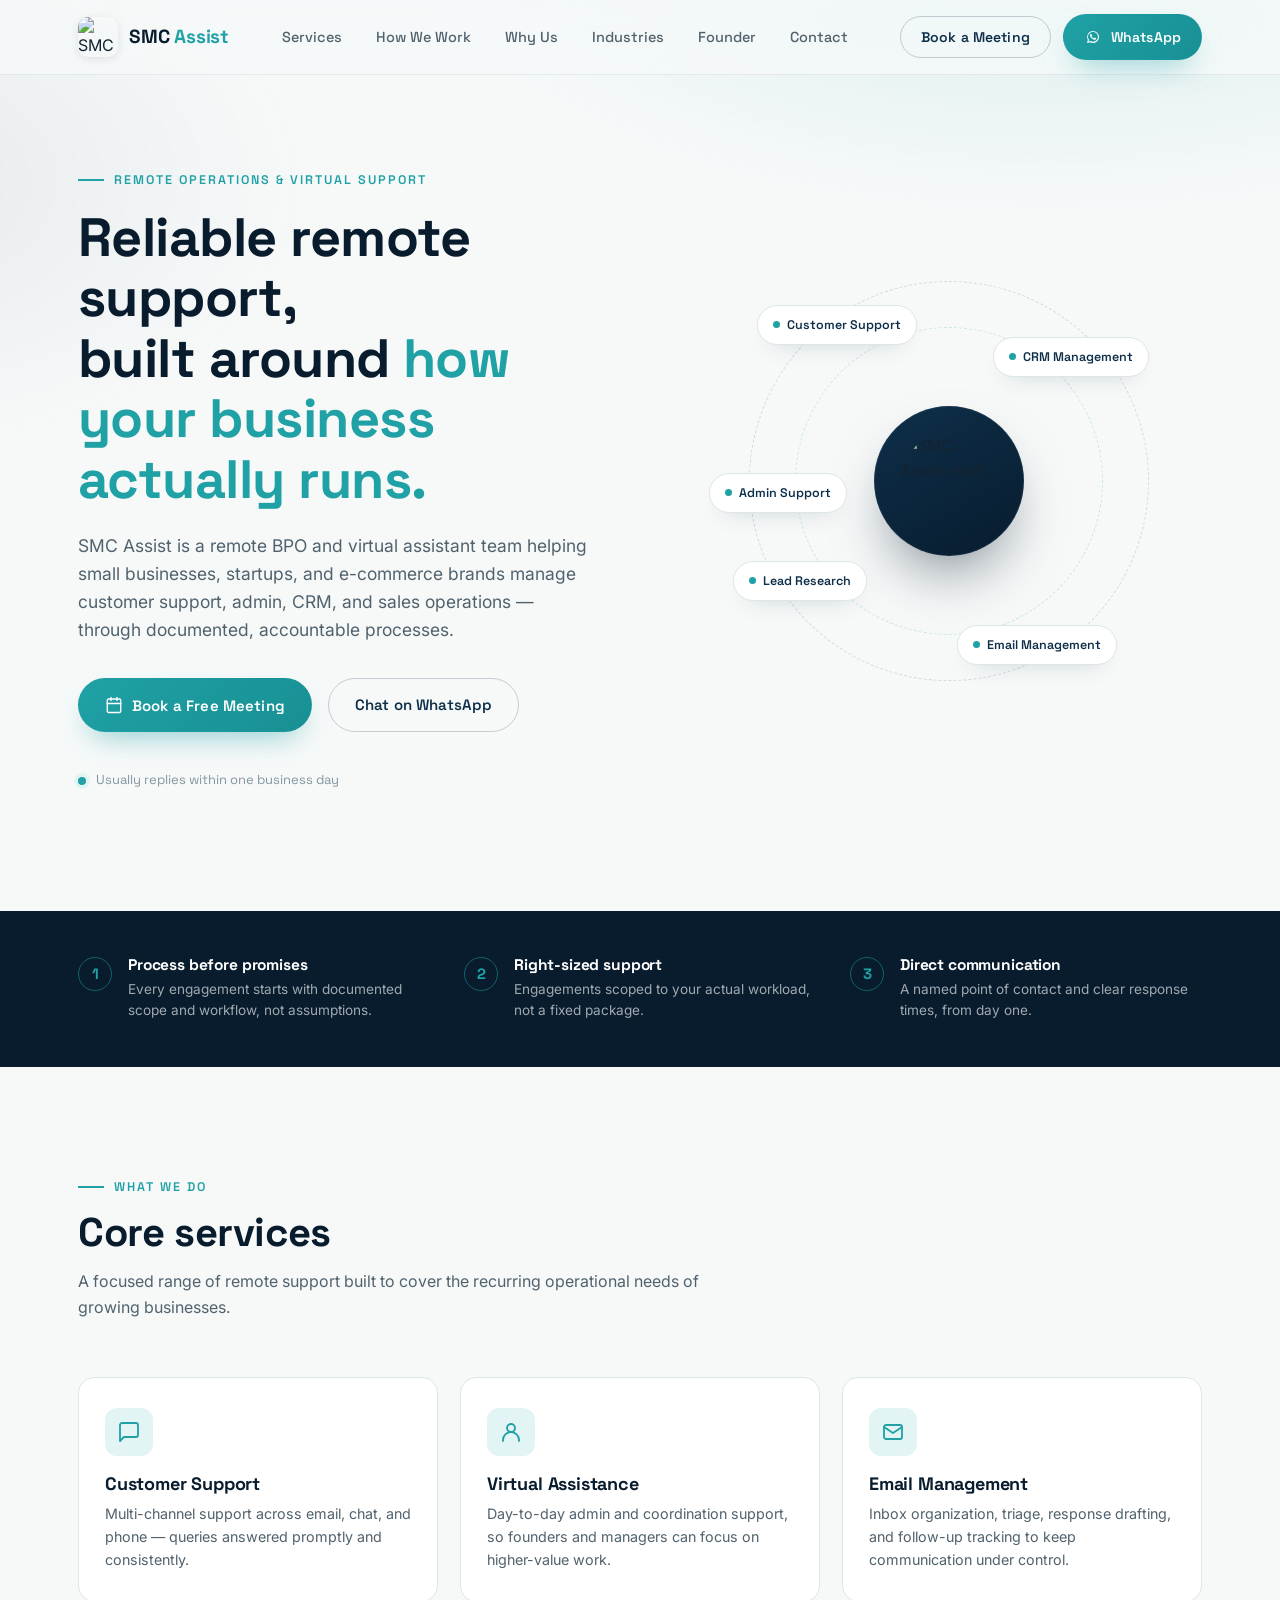
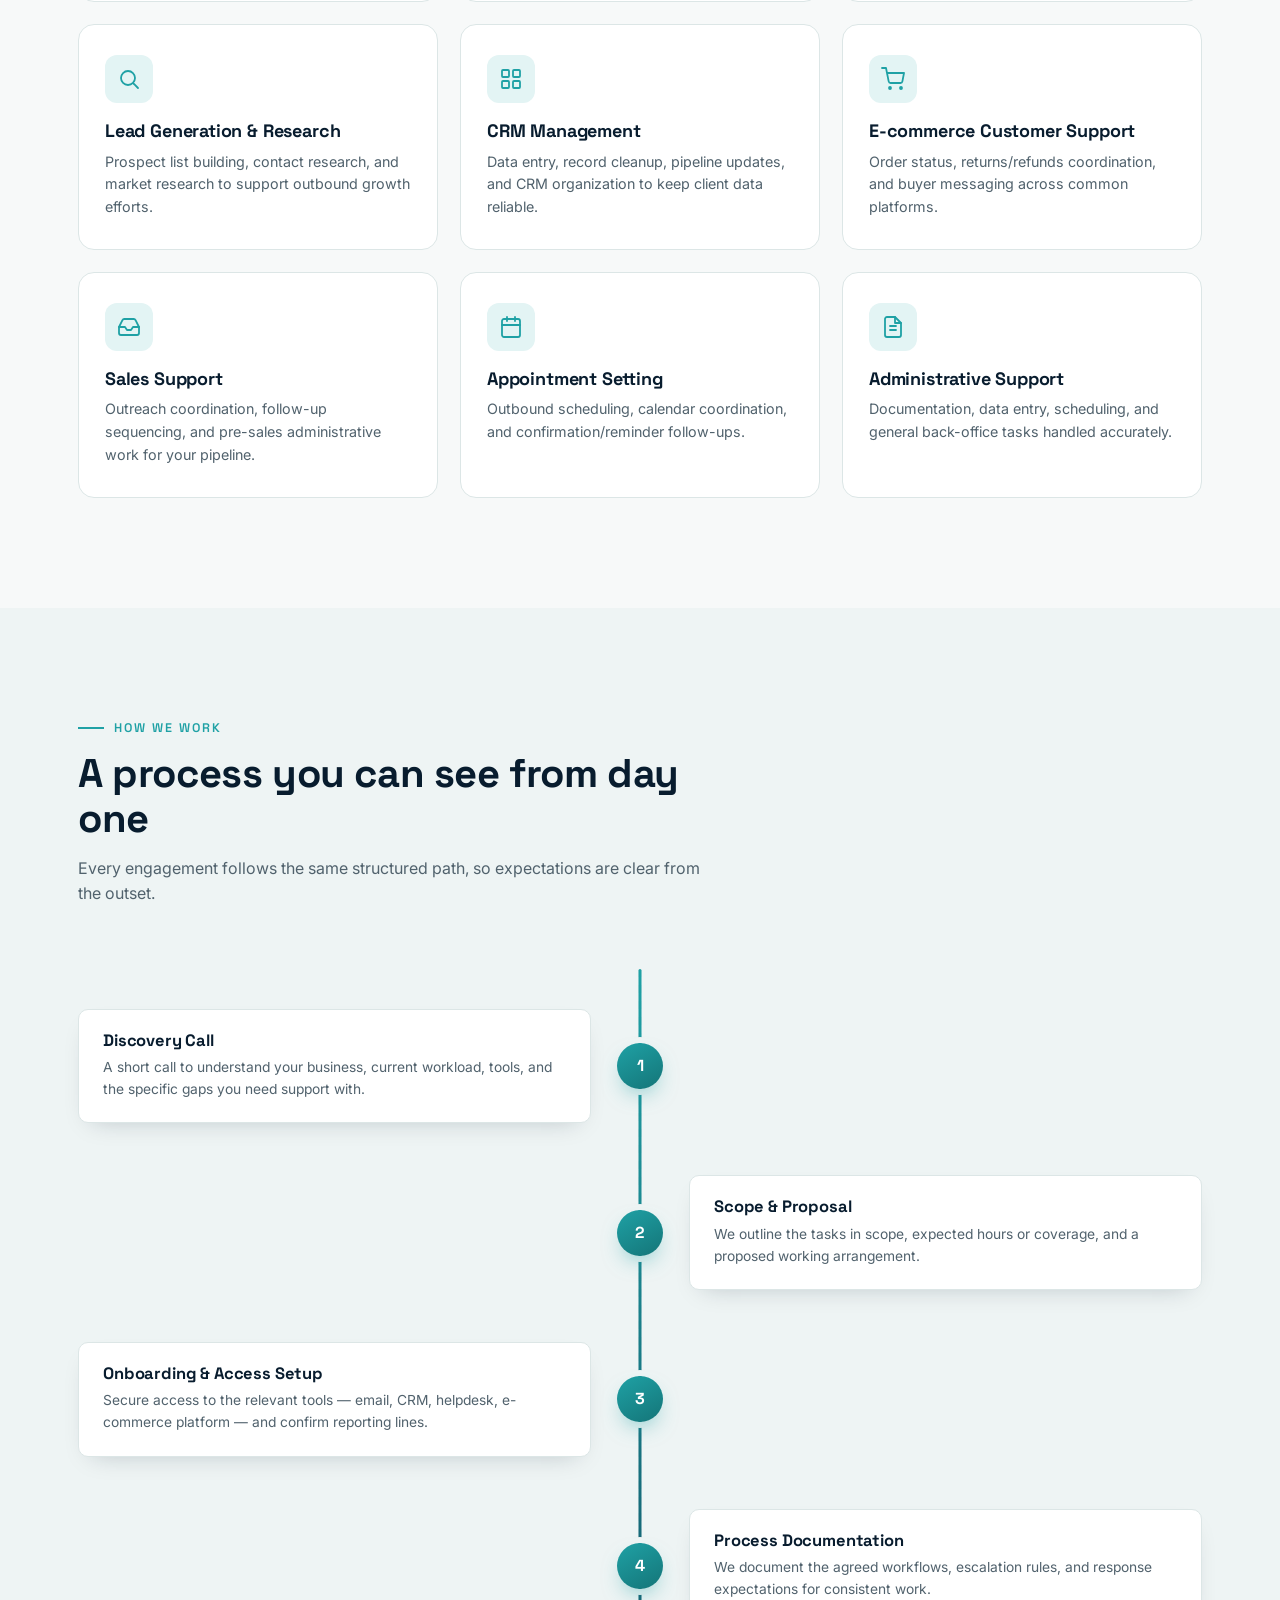
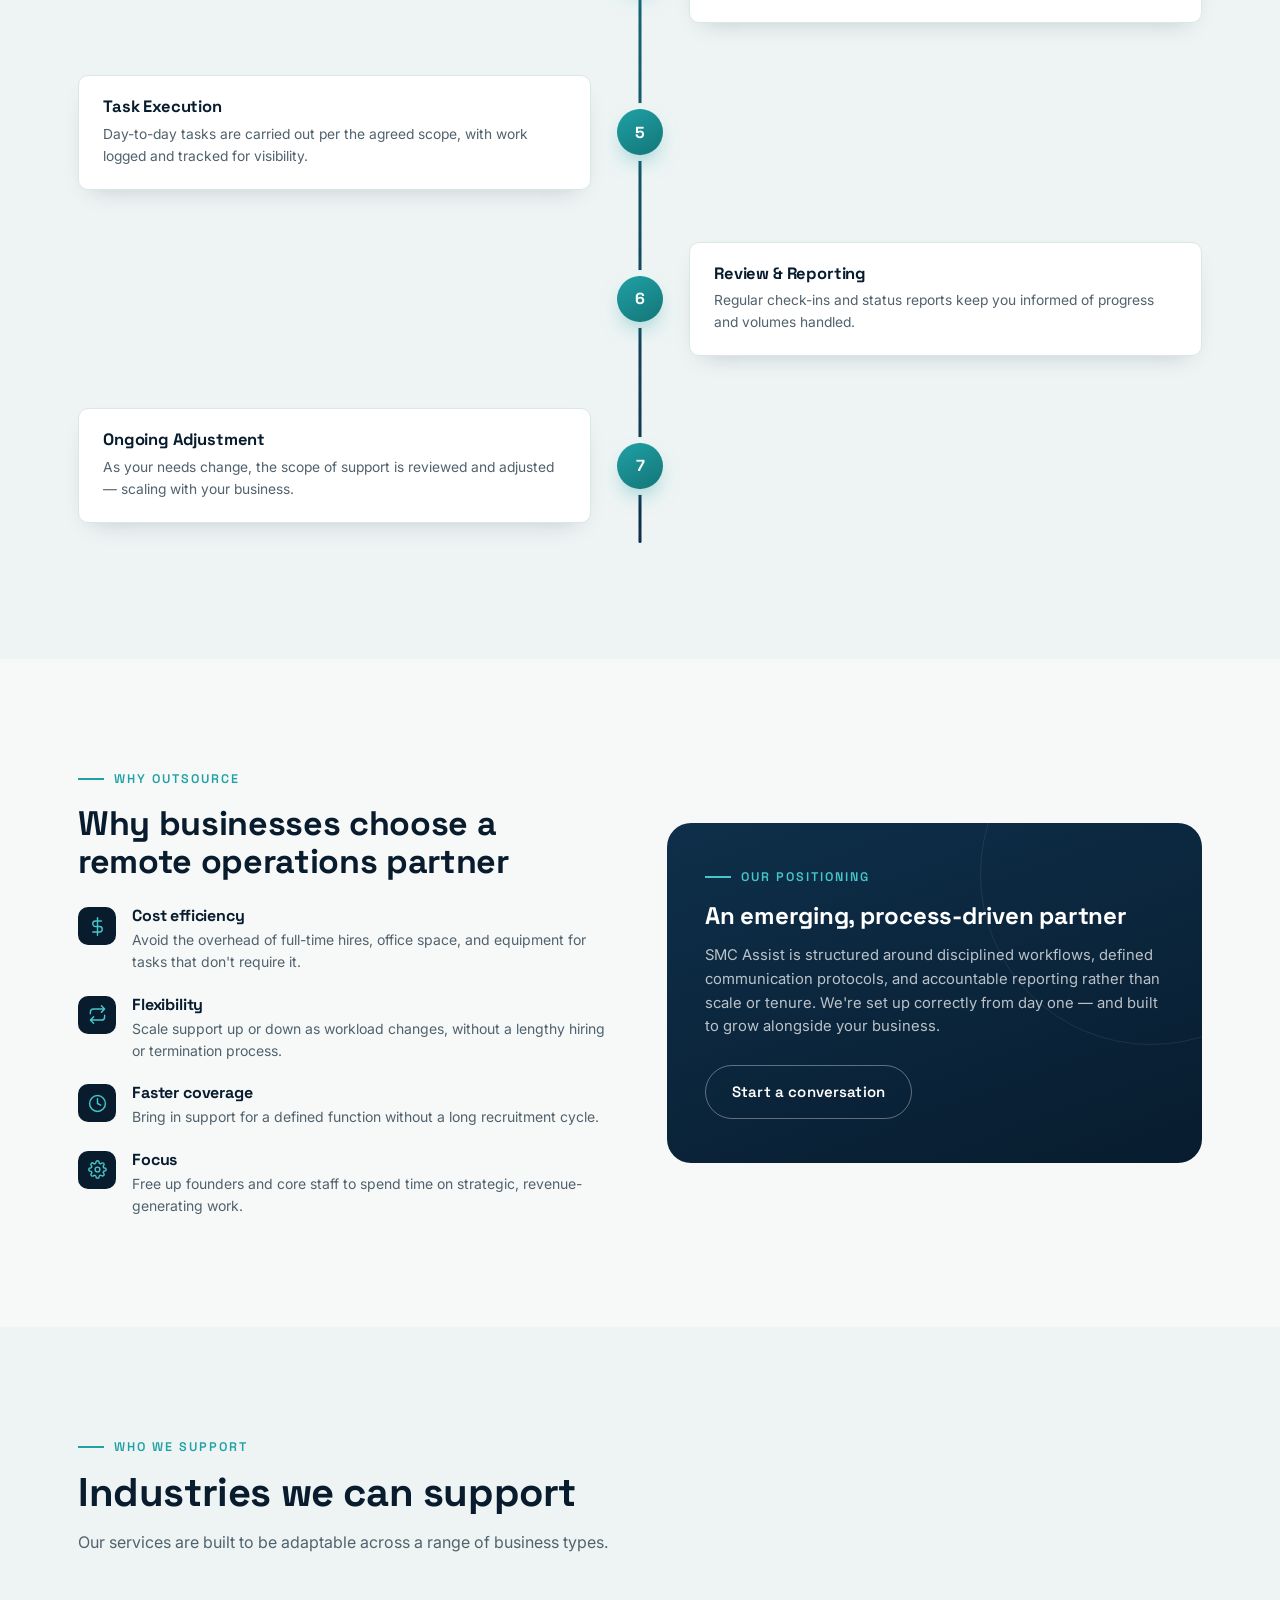
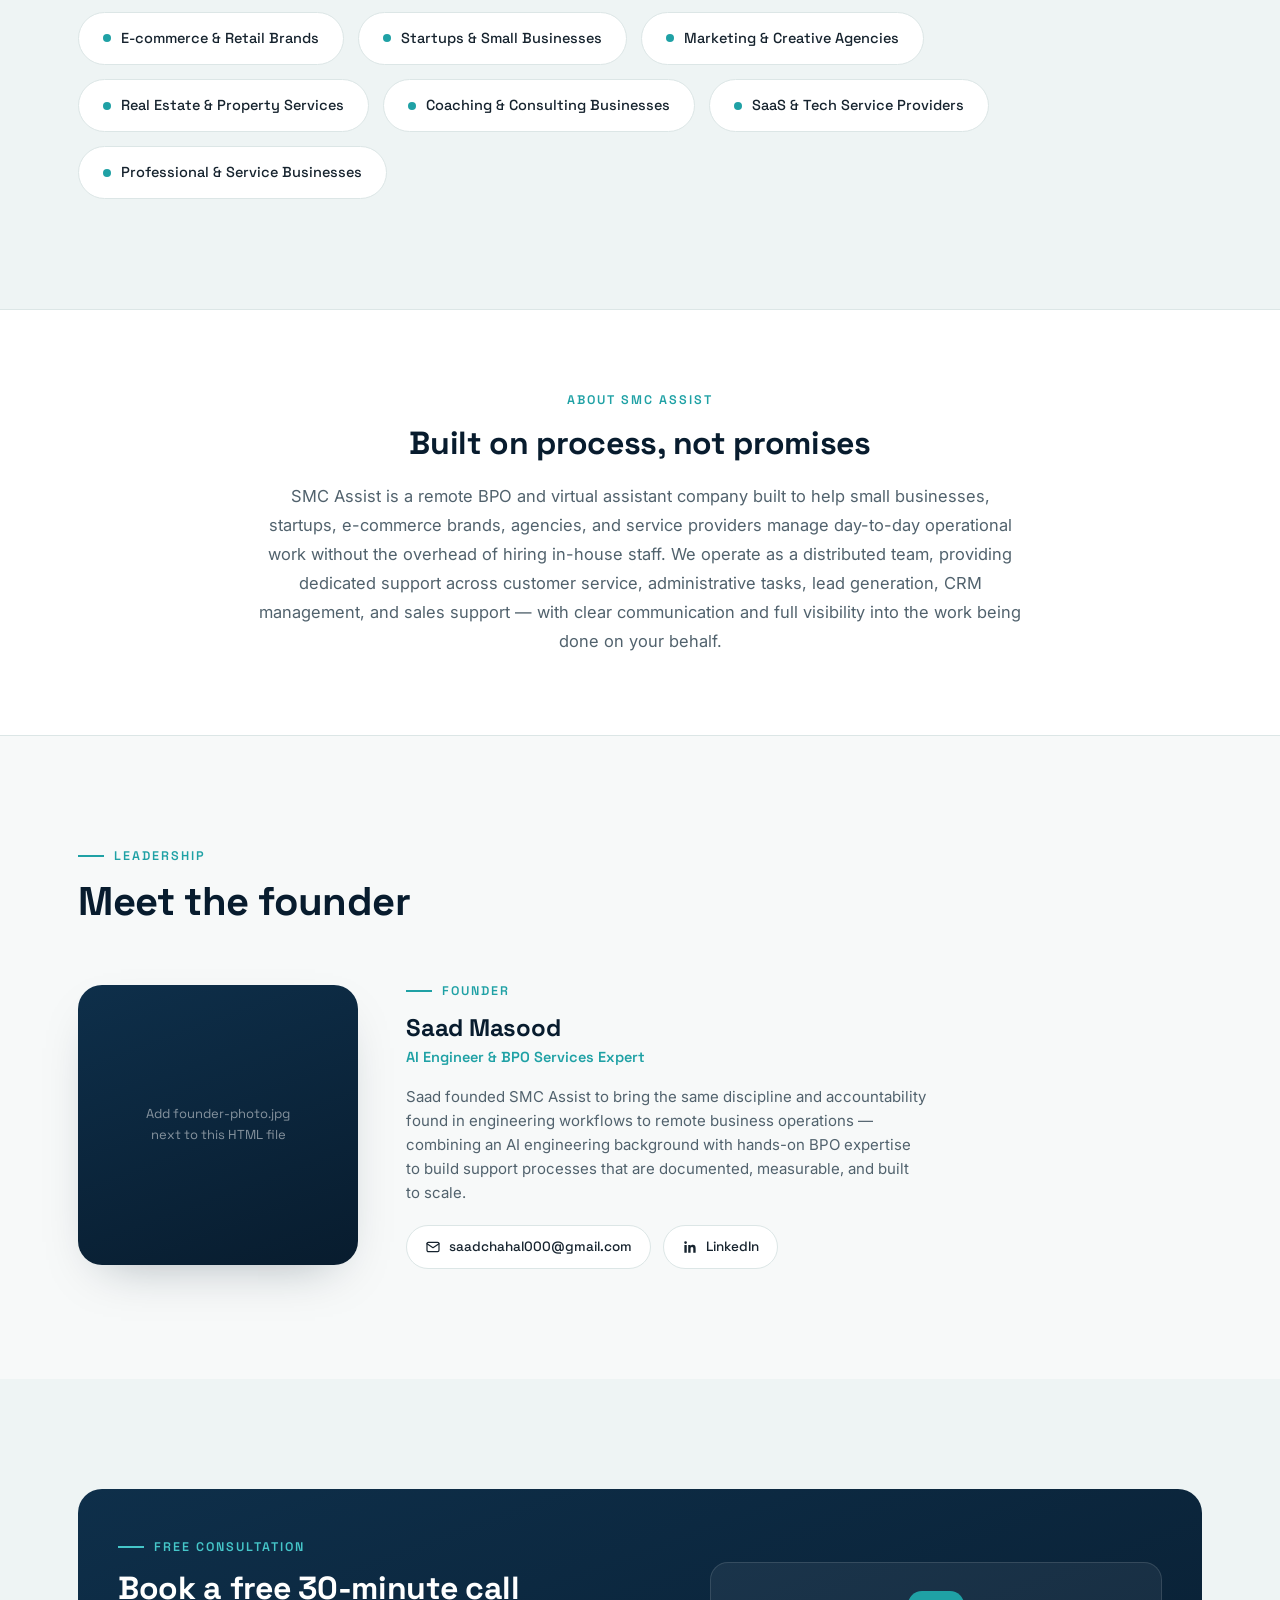
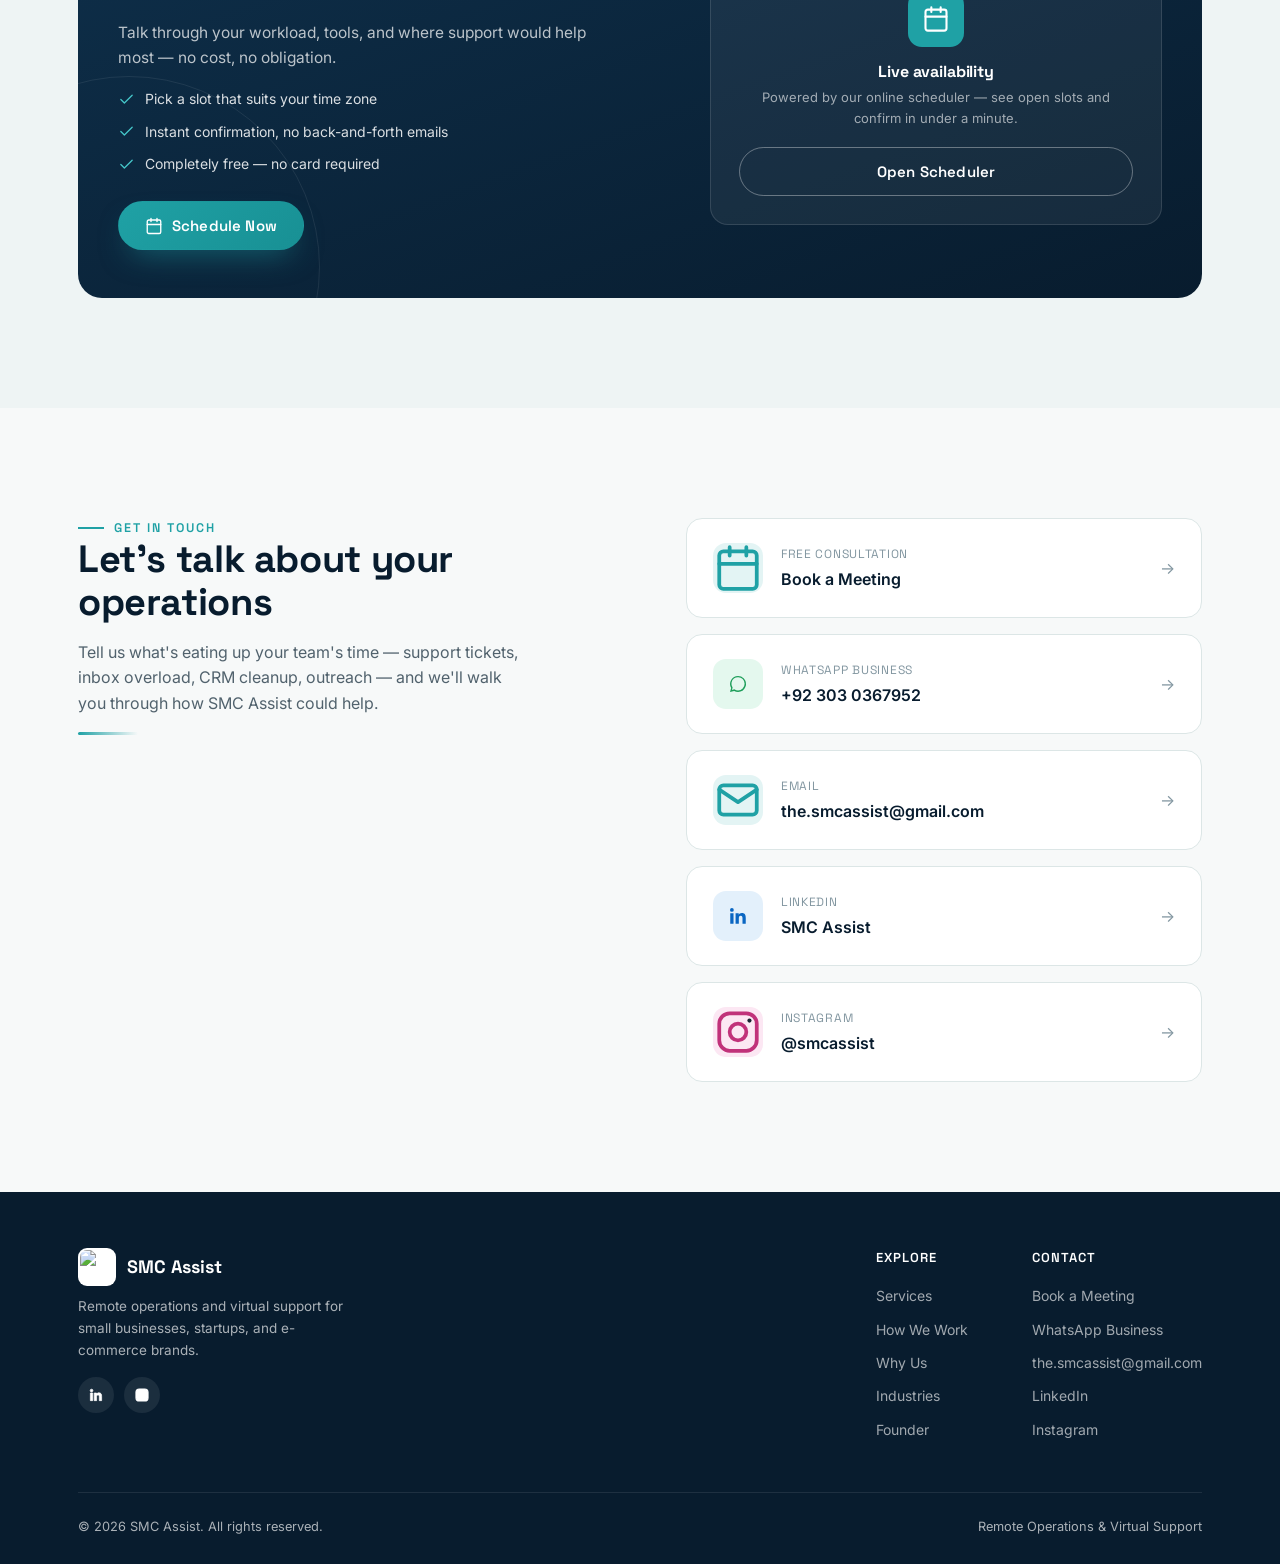
==== index.html @ 27931fc7 "Add files via upload" ====
<!DOCTYPE html>
<html lang="en">
<head>
<meta charset="UTF-8">
<meta name="viewport" content="width=device-width, initial-scale=1.0">
<title>SMC Assist — Remote Operations & Virtual Support</title>
<meta name="description" content="SMC Assist is a remote BPO and virtual assistant team helping small businesses, startups, and e-commerce brands manage customer support, admin, CRM, and sales operations through documented, accountable processes.">
<link rel="icon" href="logo.jpg">
<link rel="preconnect" href="https://fonts.googleapis.com">
<link rel="preconnect" href="https://fonts.gstatic.com" crossorigin>
<link href="https://fonts.googleapis.com/css2?family=Space+Grotesk:wght@400;500;600;700&family=Inter:wght@400;500;600;700;800&display=swap" rel="stylesheet">
<style>
  :root{
    --navy:#0E2F4A;
    --navy-deep:#081C2E;
    --teal:#1FA1A5;
    --teal-light:#45C6C9;
    --teal-pale:#E3F4F4;
    --bg:#F7F9F9;
    --bg-alt:#EEF4F4;
    --ink:#16232E;
    --ink-soft:#51626D;
    --ink-faint:#8296A0;
    --line:#DCE6E6;
    --white:#FFFFFF;
    --radius:16px;
    --radius-sm:10px;
    --shadow:0 20px 50px -25px rgba(8,28,46,0.35);
    --shadow-sm:0 10px 24px -14px rgba(8,28,46,0.25);
    --maxw:1180px;
  }

  *{margin:0;padding:0;box-sizing:border-box;}
  html{scroll-behavior:smooth;}
  body{
    font-family:'Inter',sans-serif;
    background:var(--bg);
    color:var(--ink);
    line-height:1.6;
    -webkit-font-smoothing:antialiased;
    overflow-x:hidden;
  }
  h1,h2,h3,h4,.font-display{
    font-family:'Space Grotesk',sans-serif;
    color:var(--navy-deep);
    line-height:1.12;
    letter-spacing:-0.01em;
  }
  a{color:inherit;text-decoration:none;}
  ul{list-style:none;}
  img{max-width:100%;display:block;}
  section{position:relative;}
  .wrap{max-width:var(--maxw);margin:0 auto;padding:0 28px;}
  .eyebrow{
    font-family:'Space Grotesk',sans-serif;
    text-transform:uppercase;
    font-size:12.5px;
    font-weight:600;
    letter-spacing:0.16em;
    color:var(--teal);
    display:flex;
    align-items:center;
    gap:10px;
  }
  .eyebrow::before{
    content:"";
    width:26px;height:2px;
    background:var(--teal);
    display:inline-block;
  }
  .btn{
    display:inline-flex;
    align-items:center;
    gap:9px;
    padding:14px 26px;
    border-radius:999px;
    font-family:'Space Grotesk',sans-serif;
    font-weight:600;
    font-size:15px;
    letter-spacing:0.01em;
    cursor:pointer;
    border:1.5px solid transparent;
    transition:transform .25s cubic-bezier(.2,.8,.2,1), box-shadow .25s ease, background .25s ease, border-color .25s ease, color .25s ease;
    white-space:nowrap;
  }
  .btn:active{transform:translateY(1px) scale(0.99);}
  .btn-primary{
    background:linear-gradient(135deg, var(--teal), #189094);
    color:#fff;
    box-shadow:0 14px 30px -12px rgba(31,161,165,0.55);
  }
  .btn-primary:hover{transform:translateY(-2px); box-shadow:0 18px 36px -12px rgba(31,161,165,0.65);}
  .btn-ghost{
    background:transparent;
    border-color:rgba(14,47,74,0.22);
    color:var(--navy);
  }
  .btn-ghost:hover{border-color:var(--navy); background:rgba(14,47,74,0.04); transform:translateY(-2px);}
  .btn-ghost.on-dark{border-color:rgba(255,255,255,0.35); color:#fff;}
  .btn-ghost.on-dark:hover{border-color:#fff; background:rgba(255,255,255,0.08);}
  .btn svg{width:18px;height:18px;flex-shrink:0;}

  /* ---------- Reveal on scroll ---------- */
  .reveal{opacity:0; transform:translateY(24px); transition:opacity .7s cubic-bezier(.2,.7,.2,1), transform .7s cubic-bezier(.2,.7,.2,1);}
  .reveal.in{opacity:1; transform:translateY(0);}
  .reveal-stagger > *{opacity:0; transform:translateY(20px); transition:opacity .6s ease, transform .6s ease;}
  .reveal-stagger.in > *{opacity:1; transform:translateY(0);}
  .reveal-stagger.in > *:nth-child(1){transition-delay:.02s;}
  .reveal-stagger.in > *:nth-child(2){transition-delay:.09s;}
  .reveal-stagger.in > *:nth-child(3){transition-delay:.16s;}
  .reveal-stagger.in > *:nth-child(4){transition-delay:.23s;}
  .reveal-stagger.in > *:nth-child(5){transition-delay:.30s;}
  .reveal-stagger.in > *:nth-child(6){transition-delay:.37s;}
  .reveal-stagger.in > *:nth-child(7){transition-delay:.44s;}
  .reveal-stagger.in > *:nth-child(8){transition-delay:.51s;}
  .reveal-stagger.in > *:nth-child(9){transition-delay:.58s;}

  @media (prefers-reduced-motion: reduce){
    html{scroll-behavior:auto;}
    .reveal, .reveal-stagger > *{opacity:1 !important; transform:none !important; transition:none !important;}
    .float, .spin-slow, .pulse-ring{animation:none !important;}
  }

  /* ================= NAV ================= */
  header{
    position:fixed; top:0; left:0; right:0; z-index:100;
    background:rgba(247,249,249,0.78);
    backdrop-filter:blur(14px) saturate(160%);
    -webkit-backdrop-filter:blur(14px) saturate(160%);
    border-bottom:1px solid rgba(14,47,74,0.08);
    transition:background .3s ease;
  }
  nav{
    display:flex; align-items:center; justify-content:space-between;
    max-width:var(--maxw); margin:0 auto; padding:14px 28px;
  }
  .brand{display:flex; align-items:center; gap:11px;}
  .brand img{width:40px; height:40px; object-fit:cover; border-radius:10px; box-shadow:0 2px 8px rgba(8,28,46,0.1);}
  .brand-text{font-family:'Space Grotesk',sans-serif; font-weight:700; font-size:19px; color:var(--navy-deep); letter-spacing:-0.01em;}
  .brand-text span{color:var(--teal);}
  .nav-links{display:flex; align-items:center; gap:34px;}
  .nav-links a{
    font-family:'Space Grotesk',sans-serif;
    font-size:14.5px; font-weight:500; color:var(--ink-soft);
    position:relative; padding:4px 0;
    transition:color .2s ease;
  }
  .nav-links a::after{
    content:""; position:absolute; left:0; bottom:-2px; width:0; height:2px;
    background:var(--teal); transition:width .25s ease;
  }
  .nav-links a:hover{color:var(--navy-deep);}
  .nav-links a:hover::after{width:100%;}
  .nav-cta{display:flex; align-items:center; gap:12px;}
  .nav-cta .btn{padding:11px 20px; font-size:14px;}
  .hamburger{display:none; flex-direction:column; gap:5px; cursor:pointer; background:none; border:none; padding:6px;}
  .hamburger span{width:24px; height:2px; background:var(--navy-deep); border-radius:2px; transition:.3s;}
  .mobile-menu{
    display:none; flex-direction:column; gap:2px;
    background:var(--white); border-top:1px solid var(--line);
    padding:10px 28px 20px;
  }
  .mobile-menu a{
    font-family:'Space Grotesk',sans-serif; font-weight:500; font-size:15.5px;
    color:var(--ink); padding:12px 0; border-bottom:1px solid var(--bg-alt);
  }
  .mobile-menu.open{display:flex;}

  @media (max-width:880px){
    .nav-links{display:none;}
    .nav-cta .btn-ghost{display:none;}
    .hamburger{display:flex;}
  }

  /* ================= HERO ================= */
  .hero{
    padding:170px 0 120px;
    background:
      radial-gradient(1100px 520px at 82% -10%, rgba(31,161,165,0.14), transparent 60%),
      radial-gradient(800px 500px at -10% 20%, rgba(14,47,74,0.07), transparent 55%),
      var(--bg);
    overflow:hidden;
    position:relative;
  }
  .hero .wrap{
    display:grid; grid-template-columns:1.05fr 0.95fr; gap:60px; align-items:center;
  }
  .hero-copy h1{
    font-size:clamp(34px, 4.6vw, 54px);
    margin:18px 0 22px;
  }
  .hero-copy h1 em{
    font-style:normal; color:var(--teal);
    position:relative;
  }
  .hero-copy p.lead{
    font-size:17.5px; color:var(--ink-soft); max-width:520px; margin-bottom:34px;
  }
  .hero-ctas{display:flex; gap:16px; flex-wrap:wrap; margin-bottom:38px;}
  .hero-note{
    display:flex; align-items:center; gap:10px;
    font-family:'Space Grotesk',sans-serif; font-size:13px; color:var(--ink-faint);
  }
  .hero-note .dot{width:8px;height:8px;border-radius:50%;background:var(--teal); box-shadow:0 0 0 4px var(--teal-pale);}

  /* Signature hero graphic: ascending orbit mark */
  .hero-visual{position:relative; height:460px; display:flex; align-items:center; justify-content:center;}
  .orbit-wrap{position:relative; width:400px; height:400px;}
  .orbit-ring{
    position:absolute; inset:0; border-radius:50%;
    border:1.5px dashed rgba(14,47,74,0.16);
  }
  .orbit-ring.r2{inset:46px; border-color:rgba(31,161,165,0.22);}
  .ascend-line{position:absolute; inset:0; width:100%; height:100%;}
  .hub{
    position:absolute; top:50%; left:50%; transform:translate(-50%,-50%);
    width:150px; height:150px; border-radius:50%;
    background:linear-gradient(150deg, var(--navy) 0%, var(--navy-deep) 100%);
    display:flex; align-items:center; justify-content:center;
    box-shadow:0 30px 60px -20px rgba(8,28,46,0.55), inset 0 0 0 1px rgba(255,255,255,0.06);
  }
  .hub img{width:76px; height:76px; object-fit:contain; filter:brightness(0) invert(1);}
  .chip{
    position:absolute;
    background:var(--white);
    border:1px solid var(--line);
    border-radius:999px;
    padding:9px 15px;
    font-family:'Space Grotesk',sans-serif; font-size:12.5px; font-weight:600;
    color:var(--navy);
    box-shadow:var(--shadow-sm);
    display:flex; align-items:center; gap:7px;
    animation:float 6s ease-in-out infinite;
  }
  .chip i{width:7px;height:7px;border-radius:50%;background:var(--teal); display:inline-block;}
  .chip.c1{top:6%; left:2%; animation-delay:0s;}
  .chip.c2{top:14%; right:0%; animation-delay:1.1s;}
  .chip.c3{bottom:20%; left:-4%; animation-delay:2.1s;}
  .chip.c4{bottom:4%; right:8%; animation-delay:1.6s;}
  .chip.c5{top:48%; left:-10%; animation-delay:.6s;}
  @keyframes float{
    0%,100%{transform:translateY(0);}
    50%{transform:translateY(-11px);}
  }
  @media (max-width:980px){
    .hero .wrap{grid-template-columns:1fr; text-align:left;}
    .hero-visual{height:340px; margin-top:20px;}
    .orbit-wrap{width:290px; height:290px;}
    .hub{width:112px; height:112px;}
    .hub img{width:56px; height:56px;}
    .chip{font-size:11px; padding:7px 11px;}
  }
  @media (max-width:520px){
    .hero{padding:140px 0 80px;}
    .chip.c5, .chip.c3{display:none;}
  }

  /* ================= TRUST STRIP ================= */
  .trust{
    background:var(--navy-deep);
    padding:46px 0;
  }
  .trust .wrap{
    display:grid; grid-template-columns:repeat(3,1fr); gap:34px;
  }
  .trust-item{display:flex; gap:16px; align-items:flex-start;}
  .trust-item .num{
    font-family:'Space Grotesk',sans-serif; font-weight:700; font-size:15px;
    color:var(--teal); border:1.5px solid rgba(31,161,165,0.5);
    width:34px; height:34px; border-radius:50%;
    display:flex; align-items:center; justify-content:center; flex-shrink:0;
  }
  .trust-item h4{color:#fff; font-size:15.5px; margin-bottom:4px;}
  .trust-item p{color:rgba(255,255,255,0.62); font-size:13.6px; line-height:1.55;}
  @media (max-width:820px){.trust .wrap{grid-template-columns:1fr; gap:26px;}}

  /* ================= SECTION HEADERS ================= */
  .sec{padding:110px 0;}
  .sec-alt{background:var(--bg-alt);}
  .sec-head{max-width:640px; margin-bottom:56px;}
  .sec-head h2{font-size:clamp(28px,3.4vw,40px); margin-top:14px;}
  .sec-head p{color:var(--ink-soft); font-size:16px; margin-top:14px;}

  /* ================= SERVICES ================= */
  .services-grid{
    display:grid; grid-template-columns:repeat(3, 1fr); gap:22px;
  }
  .svc-card{
    background:var(--white);
    border:1px solid var(--line);
    border-radius:var(--radius);
    padding:30px 26px;
    transition:transform .35s cubic-bezier(.2,.8,.2,1), box-shadow .35s ease, border-color .35s ease;
    position:relative;
    overflow:hidden;
  }
  .svc-card::before{
    content:""; position:absolute; top:0; left:0; right:0; height:3px;
    background:linear-gradient(90deg, var(--teal), var(--navy));
    transform:scaleX(0); transform-origin:left; transition:transform .4s ease;
  }
  .svc-card:hover{transform:translateY(-6px); box-shadow:var(--shadow); border-color:transparent;}
  .svc-card:hover::before{transform:scaleX(1);}
  .svc-icon{
    width:48px; height:48px; border-radius:12px;
    background:var(--teal-pale);
    display:flex; align-items:center; justify-content:center;
    margin-bottom:18px;
  }
  .svc-icon svg{width:24px; height:24px; stroke:var(--teal);}
  .svc-card h3{font-size:18px; margin-bottom:9px;}
  .svc-card p{font-size:14.3px; color:var(--ink-soft); line-height:1.6;}
  @media (max-width:920px){.services-grid{grid-template-columns:repeat(2,1fr);}}
  @media (max-width:600px){.services-grid{grid-template-columns:1fr;}}

  /* ================= WORKFLOW (signature ascending path) ================= */
  .workflow-wrap{position:relative; padding-top:20px;}
  .wf-line{
    position:absolute; top:6px; bottom:6px; left:50%; width:3px;
    background:repeating-linear-gradient(180deg, var(--line) 0 8px, transparent 8px 16px);
    transform:translateX(-50%); z-index:0; border-radius:3px;
  }
  .wf-line-fill{
    position:absolute; top:0; left:0; width:100%; height:100%;
    background:linear-gradient(180deg, var(--teal) 0%, var(--navy) 100%);
    transform-origin:top; transform:scaleY(0); border-radius:3px;
    transition:transform 1.6s cubic-bezier(.2,.7,.2,1);
  }
  .wf-line-fill.drawn{transform:scaleY(1);}
  .workflow-steps{position:relative; z-index:1; display:flex; flex-direction:column; gap:0;}
  .wf-step{
    display:grid; grid-template-columns:1fr auto 1fr; align-items:center; gap:26px;
    padding:26px 0;
  }
  .wf-step .wf-card{
    background:var(--white); border:1px solid var(--line); border-radius:var(--radius-sm);
    padding:22px 24px; box-shadow:var(--shadow-sm);
    transition:transform .3s ease, box-shadow .3s ease;
  }
  .wf-step .wf-card:hover{transform:translateY(-3px); box-shadow:var(--shadow);}
  .wf-step .wf-card h4{
    font-family:'Space Grotesk',sans-serif; font-size:16.5px; color:var(--navy-deep);
    margin-bottom:6px; display:flex; align-items:center; gap:10px;
  }
  .wf-step .wf-card p{font-size:13.8px; color:var(--ink-soft);}
  .wf-node{
    width:46px; height:46px; border-radius:50%;
    background:linear-gradient(150deg, var(--teal), #147578);
    color:#fff; font-family:'Space Grotesk',sans-serif; font-weight:700; font-size:16px;
    display:flex; align-items:center; justify-content:center;
    box-shadow:0 10px 22px -8px rgba(31,161,165,0.6), 0 0 0 6px var(--bg-alt);
    flex-shrink:0;
  }
  .wf-step:nth-child(odd) .wf-card{grid-column:1;}
  .wf-step:nth-child(odd) .spacer{grid-column:3;}
  .wf-step:nth-child(even) .wf-card{grid-column:3;}
  .wf-step:nth-child(even) .spacer{grid-column:1;}
  @media (max-width:760px){
    .wf-step{grid-template-columns:46px 1fr; gap:16px;}
    .wf-step .wf-card, .wf-step:nth-child(even) .wf-card{grid-column:2 !important;}
    .wf-node{grid-column:1;}
    .spacer{display:none;}
    .wf-line, .wf-line-fill{display:none;}
  }

  /* ================= WHY US ================= */
  .why-grid{
    display:grid; grid-template-columns:1fr 1fr; gap:54px; align-items:center;
  }
  .why-list{display:flex; flex-direction:column; gap:22px;}
  .why-item{display:flex; gap:16px;}
  .why-item .ico{
    width:38px; height:38px; border-radius:10px; background:var(--navy-deep);
    display:flex; align-items:center; justify-content:center; flex-shrink:0;
  }
  .why-item .ico svg{width:19px; height:19px; stroke:var(--teal-light);}
  .why-item h4{font-size:16px; margin-bottom:4px;}
  .why-item p{font-size:14px; color:var(--ink-soft);}
  .why-panel{
    background:linear-gradient(160deg, var(--navy) 0%, var(--navy-deep) 100%);
    border-radius:24px; padding:44px 38px; color:#fff;
    position:relative; overflow:hidden;
  }
  .why-panel::after{
    content:""; position:absolute; width:340px; height:340px; border-radius:50%;
    border:1px solid rgba(255,255,255,0.08); top:-120px; right:-120px;
  }
  .why-panel .eyebrow{color:var(--teal-light);}
  .why-panel .eyebrow::before{background:var(--teal-light);}
  .why-panel h3{color:#fff; font-size:24px; margin:16px 0 14px;}
  .why-panel p{color:rgba(255,255,255,0.72); font-size:14.8px; margin-bottom:26px;}
  @media (max-width:920px){.why-grid{grid-template-columns:1fr;} .why-panel{order:-1;}}

  /* ================= INDUSTRIES ================= */
  .industries-wrap{display:flex; flex-wrap:wrap; gap:14px;}
  .industry-chip{
    background:var(--white); border:1px solid var(--line); border-radius:999px;
    padding:14px 24px; font-family:'Space Grotesk',sans-serif; font-weight:500; font-size:14.5px;
    display:flex; align-items:center; gap:10px;
    transition:border-color .25s ease, transform .25s ease, box-shadow .25s ease;
  }
  .industry-chip:hover{border-color:var(--teal); transform:translateY(-3px); box-shadow:var(--shadow-sm);}
  .industry-chip i{width:8px; height:8px; border-radius:50%; background:var(--teal);}

  /* ================= ABOUT STRIP ================= */
  .about-strip{
    background:var(--white); border-top:1px solid var(--line); border-bottom:1px solid var(--line);
    padding:80px 0;
  }
  .about-strip .wrap{max-width:820px; text-align:center;}
  .about-strip .eyebrow{justify-content:center;}
  .about-strip .eyebrow::before{display:none;}
  .about-strip h2{margin:16px 0 20px; font-size:clamp(24px,3vw,32px);}
  .about-strip p{color:var(--ink-soft); font-size:16.5px; line-height:1.75;}

  /* ================= FOUNDER ================= */
  .founder-wrap{
    display:grid; grid-template-columns:280px 1fr; gap:48px; align-items:center;
  }
  .founder-photo{
    width:100%; aspect-ratio:1/1; border-radius:24px;
    background:linear-gradient(160deg, var(--navy) 0%, var(--navy-deep) 100%);
    display:flex; align-items:center; justify-content:center;
    overflow:hidden; box-shadow:var(--shadow);
    position:relative;
  }
  .founder-photo img{width:100%; height:100%; object-fit:cover;}
  .founder-photo .placeholder-txt{
    color:rgba(255,255,255,0.5); font-family:'Space Grotesk',sans-serif; font-size:13px;
    text-align:center; padding:20px;
  }
  .founder-info h3{font-size:24px; margin:14px 0 4px;}
  .founder-role{
    font-family:'Space Grotesk',sans-serif; color:var(--teal); font-weight:600; font-size:14.5px; margin-bottom:16px;
  }
  .founder-info p.bio{color:var(--ink-soft); font-size:15px; max-width:520px; margin-bottom:20px;}
  .founder-links{display:flex; gap:12px; flex-wrap:wrap;}
  .founder-links a{
    display:inline-flex; align-items:center; gap:8px;
    background:var(--white); border:1px solid var(--line); border-radius:999px;
    padding:10px 18px; font-family:'Space Grotesk',sans-serif; font-size:13.5px; font-weight:500;
    transition:border-color .25s ease, transform .25s ease;
  }
  .founder-links a:hover{border-color:var(--teal); transform:translateY(-2px);}
  .founder-links svg{width:16px; height:16px;}
  @media (max-width:760px){
    .founder-wrap{grid-template-columns:1fr; text-align:center;}
    .founder-photo{max-width:220px; margin:0 auto;}
    .founder-links{justify-content:center;}
  }

  /* ================= MEETING / BOOKING ================= */
  .meeting-panel{
    background:linear-gradient(160deg, var(--navy) 0%, var(--navy-deep) 100%);
    border-radius:24px; padding:48px 40px; color:#fff;
    display:grid; grid-template-columns:1.1fr 0.9fr; gap:40px; align-items:center;
    position:relative; overflow:hidden;
  }
  .meeting-panel::after{
    content:""; position:absolute; width:380px; height:380px; border-radius:50%;
    border:1px solid rgba(255,255,255,0.08); bottom:-160px; left:-140px;
  }
  .meeting-panel .eyebrow{color:var(--teal-light);}
  .meeting-panel .eyebrow::before{background:var(--teal-light);}
  .meeting-panel h2{color:#fff; font-size:clamp(24px,3vw,32px); margin:14px 0 14px;}
  .meeting-panel p{color:rgba(255,255,255,0.72); font-size:15.5px; margin-bottom:10px; max-width:480px;}
  .meeting-perks{display:flex; flex-direction:column; gap:10px; margin:18px 0 26px;}
  .meeting-perk{display:flex; align-items:center; gap:10px; font-size:14px; color:rgba(255,255,255,0.85);}
  .meeting-perk svg{width:17px; height:17px; stroke:var(--teal-light); flex-shrink:0;}
  .meeting-visual{
    background:rgba(255,255,255,0.06); border:1px solid rgba(255,255,255,0.12);
    border-radius:18px; padding:28px; text-align:center;
  }
  .meeting-visual .cal-ico{
    width:56px; height:56px; border-radius:14px; background:var(--teal);
    display:flex; align-items:center; justify-content:center; margin:0 auto 16px;
  }
  .meeting-visual .cal-ico svg{width:28px; height:28px; stroke:#fff;}
  .meeting-visual h4{color:#fff; font-size:16px; margin-bottom:6px;}
  .meeting-visual p{color:rgba(255,255,255,0.6); font-size:13px; margin-bottom:18px;}
  @media (max-width:860px){.meeting-panel{grid-template-columns:1fr;}}

  /* ================= CONTACT ================= */
  .contact-grid{
    display:grid; grid-template-columns:1.1fr 1fr; gap:40px;
  }
  .contact-copy h2{font-size:clamp(28px,3.4vw,38px); margin-bottom:16px;}
  .contact-copy p{color:var(--ink-soft); font-size:16px; max-width:440px; margin-bottom:8px;}
  .contact-cards{display:flex; flex-direction:column; gap:16px;}
  .c-card{
    background:var(--white); border:1px solid var(--line); border-radius:var(--radius);
    padding:24px 26px; display:flex; align-items:center; gap:18px;
    transition:transform .3s ease, box-shadow .3s ease, border-color .3s ease;
  }
  .c-card:hover{transform:translateY(-4px); box-shadow:var(--shadow); border-color:transparent;}
  .c-card .ico{
    width:50px; height:50px; border-radius:13px; flex-shrink:0;
    display:flex; align-items:center; justify-content:center;
  }
  .c-card.wa .ico{background:#E4F8EE;}
  .c-card.wa .ico svg{stroke:#1E9E5A; fill:#1E9E5A;}
  .c-card.mail .ico{background:var(--teal-pale);}
  .c-card.mail .ico svg{stroke:var(--teal);}
  .c-card.li .ico{background:#E3F0FB;}
  .c-card.li .ico svg{fill:#0A66C2;}
  .c-card.ig .ico{background:#FCE7F3;}
  .c-card.ig .ico svg{stroke:#C1327A;}
  .c-card.meet .ico{background:var(--teal-pale);}
  .c-card.meet .ico svg{stroke:var(--teal);}
  .c-card .txt small{
    display:block; font-family:'Space Grotesk',sans-serif; font-size:12px; letter-spacing:0.06em;
    text-transform:uppercase; color:var(--ink-faint); margin-bottom:3px;
  }
  .c-card .txt strong{font-size:16px; color:var(--navy-deep); font-weight:600;}
  .c-card .arrow{margin-left:auto; color:var(--ink-faint); transition:transform .3s ease;}
  .c-card:hover .arrow{transform:translateX(4px); color:var(--teal);}
  @media (max-width:920px){.contact-grid{grid-template-columns:1fr;}}

  /* ================= FOOTER ================= */
  footer{background:var(--navy-deep); padding:56px 0 26px; color:rgba(255,255,255,0.66);}
  .footer-top{
    display:flex; justify-content:space-between; align-items:flex-start; flex-wrap:wrap; gap:34px;
    padding-bottom:40px; border-bottom:1px solid rgba(255,255,255,0.09);
  }
  .footer-brand{display:flex; align-items:center; gap:11px;}
  .footer-brand img{width:38px; height:38px; object-fit:cover; border-radius:9px; background:#fff; padding:2px;}
  .footer-brand span{font-family:'Space Grotesk',sans-serif; font-weight:700; font-size:18px; color:#fff;}
  .footer-tag{font-size:13.5px; margin-top:10px; max-width:280px; line-height:1.6;}
  .footer-cols{display:flex; gap:64px; flex-wrap:wrap;}
  .footer-col h5{
    font-family:'Space Grotesk',sans-serif; color:#fff; font-size:13px; letter-spacing:0.08em;
    text-transform:uppercase; margin-bottom:16px; font-weight:600;
  }
  .footer-col a{display:block; font-size:14px; margin-bottom:11px; color:rgba(255,255,255,0.62); transition:color .2s;}
  .footer-col a:hover{color:var(--teal-light);}
  .footer-social{display:flex; gap:10px; margin-top:16px;}
  .footer-social a{
    width:36px; height:36px; border-radius:50%; background:rgba(255,255,255,0.08);
    display:flex; align-items:center; justify-content:center; margin-bottom:0;
  }
  .footer-social a:hover{background:var(--teal);}
  .footer-social svg{width:16px; height:16px; fill:#fff; stroke:#fff;}
  .footer-bottom{
    display:flex; justify-content:space-between; align-items:center; flex-wrap:wrap; gap:12px;
    padding-top:24px; font-size:12.8px;
  }

  /* Utility */
  .grad-underline{
    background:linear-gradient(90deg, var(--teal), transparent);
    height:3px; width:60px; border-radius:2px; margin-top:16px;
  }

  /* ================= BOOKING MODAL ================= */
  .booking-overlay{
    display:none; position:fixed; inset:0; z-index:200;
    background:rgba(8,28,46,0.72); backdrop-filter:blur(4px);
    align-items:center; justify-content:center; padding:20px;
  }
  .booking-overlay.open{display:flex;}
  .booking-modal{
    background:var(--white); border-radius:20px; width:100%; max-width:920px; height:min(720px, 88vh);
    position:relative; overflow:hidden; box-shadow:0 40px 80px -20px rgba(0,0,0,0.5);
  }
  .booking-modal iframe{width:100%; height:100%; border:0;}
  .booking-close{
    position:absolute; top:14px; right:14px; z-index:2;
    width:36px; height:36px; border-radius:50%; background:var(--white); border:1px solid var(--line);
    display:flex; align-items:center; justify-content:center; cursor:pointer;
    box-shadow:var(--shadow-sm);
  }
</style>
</head>
<body>

<!-- ================= HEADER / NAV ================= -->
<header>
  <nav>
    <a href="#top" class="brand">
      <img src="logo.jpg" alt="SMC Assist logo">
      <span class="brand-text">SMC <span>Assist</span></span>
    </a>
    <div class="nav-links">
      <a href="#services">Services</a>
      <a href="#workflow">How We Work</a>
      <a href="#why">Why Us</a>
      <a href="#industries">Industries</a>
      <a href="#founder">Founder</a>
      <a href="#contact">Contact</a>
    </div>
    <div class="nav-cta">
      <button class="btn btn-ghost" onclick="openBooking()">Book a Meeting</button>
      <a href="https://wa.me/923030367952" target="_blank" rel="noopener" class="btn btn-primary">
        <svg viewBox="0 0 24 24" fill="currentColor"><path d="M17.6 6.32A7.85 7.85 0 0 0 12.05 4a7.94 7.94 0 0 0-6.9 11.9L4 20l4.2-1.1a7.9 7.9 0 0 0 3.83 1h.01a7.94 7.94 0 0 0 5.56-13.58zM12.05 18.4h-.01a6.6 6.6 0 0 1-3.35-.92l-.24-.14-2.49.65.67-2.43-.16-.25a6.58 6.58 0 0 1 10.2-8.2 6.53 6.53 0 0 1 1.94 4.66 6.6 6.6 0 0 1-6.56 6.63zm3.6-4.93c-.2-.1-1.17-.58-1.35-.64s-.32-.1-.45.1-.5.64-.62.77-.23.15-.43.05a5.4 5.4 0 0 1-2.7-2.36c-.2-.35.2-.32.58-1.08.06-.13.03-.24-.02-.34s-.45-1.08-.62-1.48c-.16-.39-.33-.34-.45-.34h-.38a.74.74 0 0 0-.54.25 2.24 2.24 0 0 0-.7 1.67 3.9 3.9 0 0 0 .81 2.06 8.9 8.9 0 0 0 3.4 3.02c.47.2.84.32 1.13.41.47.15.9.13 1.24.08.38-.06 1.17-.48 1.33-.94s.16-.86.11-.94-.16-.14-.34-.24z"/></svg>
        WhatsApp
      </a>
    </div>
    <button class="hamburger" id="hamBtn" aria-label="Toggle menu">
      <span></span><span></span><span></span>
    </button>
  </nav>
  <div class="mobile-menu" id="mobileMenu">
    <a href="#services">Services</a>
    <a href="#workflow">How We Work</a>
    <a href="#why">Why Us</a>
    <a href="#industries">Industries</a>
    <a href="#founder">Founder</a>
    <a href="#contact">Contact</a>
    <a href="javascript:void(0)" onclick="openBooking()" style="color:#1FA1A5;">Book a Free Meeting →</a>
    <a href="https://wa.me/923030367952" target="_blank" rel="noopener" style="color:#1FA1A5;">Chat on WhatsApp →</a>
  </div>
</header>

<!-- ================= BOOKING MODAL (Calendly) ================= -->
<div class="booking-overlay" id="bookingOverlay">
  <div class="booking-modal">
    <div class="booking-close" onclick="closeBooking()">✕</div>
    <!-- Replace the src below with your real Calendly (or Cal.com) scheduling link -->
    <iframe id="bookingIframe" src="about:blank" title="Book a free meeting"></iframe>
  </div>
</div>

<!-- ================= HERO ================= -->
<section class="hero" id="top">
  <div class="wrap">
    <div class="hero-copy reveal">
      <div class="eyebrow">Remote Operations &amp; Virtual Support</div>
      <h1>Reliable remote support,<br>built around <em>how your business<br>actually runs.</em></h1>
      <p class="lead">SMC Assist is a remote BPO and virtual assistant team helping small businesses, startups, and e-commerce brands manage customer support, admin, CRM, and sales operations — through documented, accountable processes.</p>
      <div class="hero-ctas">
        <button class="btn btn-primary" onclick="openBooking()">
          <svg viewBox="0 0 24 24" fill="none" stroke="currentColor" stroke-width="1.8" stroke-linecap="round" stroke-linejoin="round"><rect x="3" y="4" width="18" height="18" rx="2"/><path d="M16 2v4M8 2v4M3 10h18"/></svg>
          Book a Free Meeting
        </button>
        <a href="https://wa.me/923030367952" target="_blank" rel="noopener" class="btn btn-ghost">
          Chat on WhatsApp
        </a>
      </div>
      <div class="hero-note"><span class="dot"></span> Usually replies within one business day</div>
    </div>

    <div class="hero-visual reveal">
      <div class="orbit-wrap">
        <div class="orbit-ring"></div>
        <div class="orbit-ring r2"></div>
        <div class="hub"><img src="logo.jpg" alt="SMC Assist mark" style="filter:none; width:96px; height:96px; border-radius:50%; object-fit:cover;"></div>
        <div class="chip c1"><i></i>Customer Support</div>
        <div class="chip c2"><i></i>CRM Management</div>
        <div class="chip c3"><i></i>Lead Research</div>
        <div class="chip c4"><i></i>Email Management</div>
        <div class="chip c5"><i></i>Admin Support</div>
      </div>
    </div>
  </div>
</section>

<!-- ================= TRUST STRIP ================= -->
<section class="trust">
  <div class="wrap reveal-stagger">
    <div class="trust-item">
      <div class="num">1</div>
      <div><h4>Process before promises</h4><p>Every engagement starts with documented scope and workflow, not assumptions.</p></div>
    </div>
    <div class="trust-item">
      <div class="num">2</div>
      <div><h4>Right-sized support</h4><p>Engagements scoped to your actual workload, not a fixed package.</p></div>
    </div>
    <div class="trust-item">
      <div class="num">3</div>
      <div><h4>Direct communication</h4><p>A named point of contact and clear response times, from day one.</p></div>
    </div>
  </div>
</section>

<!-- ================= SERVICES ================= -->
<section class="sec" id="services">
  <div class="wrap">
    <div class="sec-head reveal">
      <div class="eyebrow">What We Do</div>
      <h2>Core services</h2>
      <p>A focused range of remote support built to cover the recurring operational needs of growing businesses.</p>
    </div>
    <div class="services-grid reveal-stagger">

      <div class="svc-card">
        <div class="svc-icon"><svg viewBox="0 0 24 24" fill="none" stroke-width="1.8" stroke-linecap="round" stroke-linejoin="round"><path d="M21 15a2 2 0 0 1-2 2H7l-4 4V5a2 2 0 0 1 2-2h14a2 2 0 0 1 2 2z"/></svg></div>
        <h3>Customer Support</h3>
        <p>Multi-channel support across email, chat, and phone — queries answered promptly and consistently.</p>
      </div>

      <div class="svc-card">
        <div class="svc-icon"><svg viewBox="0 0 24 24" fill="none" stroke-width="1.8" stroke-linecap="round" stroke-linejoin="round"><circle cx="12" cy="8" r="4"/><path d="M4 21v-1a8 8 0 0 1 16 0v1"/></svg></div>
        <h3>Virtual Assistance</h3>
        <p>Day-to-day admin and coordination support, so founders and managers can focus on higher-value work.</p>
      </div>

      <div class="svc-card">
        <div class="svc-icon"><svg viewBox="0 0 24 24" fill="none" stroke-width="1.8" stroke-linecap="round" stroke-linejoin="round"><rect x="3" y="5" width="18" height="14" rx="2"/><path d="m3 7 9 6 9-6"/></svg></div>
        <h3>Email Management</h3>
        <p>Inbox organization, triage, response drafting, and follow-up tracking to keep communication under control.</p>
      </div>

      <div class="svc-card">
        <div class="svc-icon"><svg viewBox="0 0 24 24" fill="none" stroke-width="1.8" stroke-linecap="round" stroke-linejoin="round"><circle cx="11" cy="11" r="7"/><path d="m21 21-4.3-4.3"/></svg></div>
        <h3>Lead Generation &amp; Research</h3>
        <p>Prospect list building, contact research, and market research to support outbound growth efforts.</p>
      </div>

      <div class="svc-card">
        <div class="svc-icon"><svg viewBox="0 0 24 24" fill="none" stroke-width="1.8" stroke-linecap="round" stroke-linejoin="round"><rect x="3" y="3" width="7" height="7" rx="1"/><rect x="14" y="3" width="7" height="7" rx="1"/><rect x="14" y="14" width="7" height="7" rx="1"/><rect x="3" y="14" width="7" height="7" rx="1"/></svg></div>
        <h3>CRM Management</h3>
        <p>Data entry, record cleanup, pipeline updates, and CRM organization to keep client data reliable.</p>
      </div>

      <div class="svc-card">
        <div class="svc-icon"><svg viewBox="0 0 24 24" fill="none" stroke-width="1.8" stroke-linecap="round" stroke-linejoin="round"><circle cx="9" cy="21" r="1"/><circle cx="20" cy="21" r="1"/><path d="M1 1h4l2.68 13.39a2 2 0 0 0 2 1.61h9.72a2 2 0 0 0 2-1.61L23 6H6"/></svg></div>
        <h3>E-commerce Customer Support</h3>
        <p>Order status, returns/refunds coordination, and buyer messaging across common platforms.</p>
      </div>

      <div class="svc-card">
        <div class="svc-icon"><svg viewBox="0 0 24 24" fill="none" stroke-width="1.8" stroke-linecap="round" stroke-linejoin="round"><path d="M22 12h-6l-2 3h-4l-2-3H2"/><path d="M5.45 5.11 2 12v6a2 2 0 0 0 2 2h16a2 2 0 0 0 2-2v-6l-3.45-6.89A2 2 0 0 0 16.76 4H7.24a2 2 0 0 0-1.79 1.11z"/></svg></div>
        <h3>Sales Support</h3>
        <p>Outreach coordination, follow-up sequencing, and pre-sales administrative work for your pipeline.</p>
      </div>

      <div class="svc-card">
        <div class="svc-icon"><svg viewBox="0 0 24 24" fill="none" stroke-width="1.8" stroke-linecap="round" stroke-linejoin="round"><rect x="3" y="4" width="18" height="18" rx="2"/><path d="M16 2v4M8 2v4M3 10h18"/></svg></div>
        <h3>Appointment Setting</h3>
        <p>Outbound scheduling, calendar coordination, and confirmation/reminder follow-ups.</p>
      </div>

      <div class="svc-card">
        <div class="svc-icon"><svg viewBox="0 0 24 24" fill="none" stroke-width="1.8" stroke-linecap="round" stroke-linejoin="round"><path d="M14 2H6a2 2 0 0 0-2 2v16a2 2 0 0 0 2 2h12a2 2 0 0 0 2-2V8z"/><path d="M14 2v6h6M9 15h6M9 11h6"/></svg></div>
        <h3>Administrative Support</h3>
        <p>Documentation, data entry, scheduling, and general back-office tasks handled accurately.</p>
      </div>

    </div>
  </div>
</section>

<!-- ================= WORKFLOW ================= -->
<section class="sec sec-alt" id="workflow">
  <div class="wrap">
    <div class="sec-head reveal">
      <div class="eyebrow">How We Work</div>
      <h2>A process you can see from day one</h2>
      <p>Every engagement follows the same structured path, so expectations are clear from the outset.</p>
    </div>

    <div class="workflow-wrap">
      <div class="wf-line"><div class="wf-line-fill" id="wfDraw"></div></div>

      <div class="workflow-steps reveal">
        <div class="wf-step">
          <div class="wf-card"><h4>Discovery Call</h4><p>A short call to understand your business, current workload, tools, and the specific gaps you need support with.</p></div>
          <div class="wf-node">1</div>
          <div class="spacer"></div>
        </div>
        <div class="wf-step">
          <div class="spacer"></div>
          <div class="wf-node">2</div>
          <div class="wf-card"><h4>Scope &amp; Proposal</h4><p>We outline the tasks in scope, expected hours or coverage, and a proposed working arrangement.</p></div>
        </div>
        <div class="wf-step">
          <div class="wf-card"><h4>Onboarding &amp; Access Setup</h4><p>Secure access to the relevant tools — email, CRM, helpdesk, e-commerce platform — and confirm reporting lines.</p></div>
          <div class="wf-node">3</div>
          <div class="spacer"></div>
        </div>
        <div class="wf-step">
          <div class="spacer"></div>
          <div class="wf-node">4</div>
          <div class="wf-card"><h4>Process Documentation</h4><p>We document the agreed workflows, escalation rules, and response expectations for consistent work.</p></div>
        </div>
        <div class="wf-step">
          <div class="wf-card"><h4>Task Execution</h4><p>Day-to-day tasks are carried out per the agreed scope, with work logged and tracked for visibility.</p></div>
          <div class="wf-node">5</div>
          <div class="spacer"></div>
        </div>
        <div class="wf-step">
          <div class="spacer"></div>
          <div class="wf-node">6</div>
          <div class="wf-card"><h4>Review &amp; Reporting</h4><p>Regular check-ins and status reports keep you informed of progress and volumes handled.</p></div>
        </div>
        <div class="wf-step">
          <div class="wf-card"><h4>Ongoing Adjustment</h4><p>As your needs change, the scope of support is reviewed and adjusted — scaling with your business.</p></div>
          <div class="wf-node">7</div>
          <div class="spacer"></div>
        </div>
      </div>
    </div>
  </div>
</section>

<!-- ================= WHY US ================= -->
<section class="sec" id="why">
  <div class="wrap why-grid">
    <div class="reveal">
      <div class="eyebrow">Why Outsource</div>
      <h2 style="font-size:clamp(26px,3.2vw,34px); margin:16px 0 26px;">Why businesses choose a remote operations partner</h2>
      <div class="why-list">
        <div class="why-item">
          <div class="ico"><svg viewBox="0 0 24 24" fill="none" stroke-width="1.8" stroke-linecap="round" stroke-linejoin="round"><line x1="12" y1="1" x2="12" y2="23"/><path d="M17 5H9.5a3.5 3.5 0 0 0 0 7h5a3.5 3.5 0 0 1 0 7H6"/></svg></div>
          <div><h4>Cost efficiency</h4><p>Avoid the overhead of full-time hires, office space, and equipment for tasks that don't require it.</p></div>
        </div>
        <div class="why-item">
          <div class="ico"><svg viewBox="0 0 24 24" fill="none" stroke-width="1.8" stroke-linecap="round" stroke-linejoin="round"><path d="M17 1l4 4-4 4M3 11V9a4 4 0 0 1 4-4h14M7 23l-4-4 4-4M21 13v2a4 4 0 0 1-4 4H3"/></svg></div>
          <div><h4>Flexibility</h4><p>Scale support up or down as workload changes, without a lengthy hiring or termination process.</p></div>
        </div>
        <div class="why-item">
          <div class="ico"><svg viewBox="0 0 24 24" fill="none" stroke-width="1.8" stroke-linecap="round" stroke-linejoin="round"><circle cx="12" cy="12" r="10"/><polyline points="12 6 12 12 16 14"/></svg></div>
          <div><h4>Faster coverage</h4><p>Bring in support for a defined function without a long recruitment cycle.</p></div>
        </div>
        <div class="why-item">
          <div class="ico"><svg viewBox="0 0 24 24" fill="none" stroke-width="1.8" stroke-linecap="round" stroke-linejoin="round"><circle cx="12" cy="12" r="3"/><path d="M19.4 15a1.65 1.65 0 0 0 .33 1.82l.06.06a2 2 0 1 1-2.83 2.83l-.06-.06a1.65 1.65 0 0 0-1.82-.33 1.65 1.65 0 0 0-1 1.51V21a2 2 0 0 1-4 0v-.09A1.65 1.65 0 0 0 9 19.4a1.65 1.65 0 0 0-1.82.33l-.06.06a2 2 0 1 1-2.83-2.83l.06-.06a1.65 1.65 0 0 0 .33-1.82 1.65 1.65 0 0 0-1.51-1H3a2 2 0 0 1 0-4h.09A1.65 1.65 0 0 0 4.6 9a1.65 1.65 0 0 0-.33-1.82l-.06-.06a2 2 0 1 1 2.83-2.83l.06.06a1.65 1.65 0 0 0 1.82.33H9a1.65 1.65 0 0 0 1-1.51V3a2 2 0 0 1 4 0v.09a1.65 1.65 0 0 0 1 1.51 1.65 1.65 0 0 0 1.82-.33l.06-.06a2 2 0 1 1 2.83 2.83l-.06.06a1.65 1.65 0 0 0-.33 1.82V9a1.65 1.65 0 0 0 1.51 1H21a2 2 0 0 1 0 4h-.09a1.65 1.65 0 0 0-1.51 1z"/></svg></div>
          <div><h4>Focus</h4><p>Free up founders and core staff to spend time on strategic, revenue-generating work.</p></div>
        </div>
      </div>
    </div>

    <div class="why-panel reveal">
      <div class="eyebrow">Our Positioning</div>
      <h3>An emerging, process-driven partner</h3>
      <p>SMC Assist is structured around disciplined workflows, defined communication protocols, and accountable reporting rather than scale or tenure. We're set up correctly from day one — and built to grow alongside your business.</p>
      <a href="#contact" class="btn btn-ghost on-dark">Start a conversation</a>
    </div>
  </div>
</section>

<!-- ================= INDUSTRIES ================= -->
<section class="sec sec-alt" id="industries">
  <div class="wrap">
    <div class="sec-head reveal">
      <div class="eyebrow">Who We Support</div>
      <h2>Industries we can support</h2>
      <p>Our services are built to be adaptable across a range of business types.</p>
    </div>
    <div class="industries-wrap reveal-stagger">
      <div class="industry-chip"><i></i>E-commerce &amp; Retail Brands</div>
      <div class="industry-chip"><i></i>Startups &amp; Small Businesses</div>
      <div class="industry-chip"><i></i>Marketing &amp; Creative Agencies</div>
      <div class="industry-chip"><i></i>Real Estate &amp; Property Services</div>
      <div class="industry-chip"><i></i>Coaching &amp; Consulting Businesses</div>
      <div class="industry-chip"><i></i>SaaS &amp; Tech Service Providers</div>
      <div class="industry-chip"><i></i>Professional &amp; Service Businesses</div>
    </div>
  </div>
</section>

<!-- ================= ABOUT STRIP ================= -->
<section class="about-strip">
  <div class="wrap reveal">
    <div class="eyebrow">About SMC Assist</div>
    <h2>Built on process, not promises</h2>
    <p>SMC Assist is a remote BPO and virtual assistant company built to help small businesses, startups, e-commerce brands, agencies, and service providers manage day-to-day operational work without the overhead of hiring in-house staff. We operate as a distributed team, providing dedicated support across customer service, administrative tasks, lead generation, CRM management, and sales support — with clear communication and full visibility into the work being done on your behalf.</p>
  </div>
</section>

<!-- ================= FOUNDER ================= -->
<section class="sec" id="founder">
  <div class="wrap">
    <div class="sec-head reveal">
      <div class="eyebrow">Leadership</div>
      <h2>Meet the founder</h2>
    </div>
    <div class="founder-wrap reveal">
      <div class="founder-photo">
        <!-- Replace this placeholder with founder-photo.jpg once the image file is added -->
        <img src="founder-photo.jpg" alt="Saad Masood, Founder of SMC Assist" onerror="this.style.display='none'; this.parentElement.querySelector('.placeholder-txt').style.display='block';">
        <div class="placeholder-txt" style="display:none;">Add founder-photo.jpg<br>next to this HTML file</div>
      </div>
      <div class="founder-info">
        <div class="eyebrow" style="margin-bottom:0;">Founder</div>
        <h3>Saad Masood</h3>
        <div class="founder-role">AI Engineer &amp; BPO Services Expert</div>
        <p class="bio">Saad founded SMC Assist to bring the same discipline and accountability found in engineering workflows to remote business operations — combining an AI engineering background with hands-on BPO expertise to build support processes that are documented, measurable, and built to scale.</p>
        <div class="founder-links">
          <a href="mailto:saadchahal000@gmail.com">
            <svg viewBox="0 0 24 24" fill="none" stroke="currentColor" stroke-width="1.8" stroke-linecap="round" stroke-linejoin="round"><rect x="3" y="5" width="18" height="14" rx="2"/><path d="m3 7 9 6 9-6"/></svg>
            saadchahal000@gmail.com
          </a>
          <a href="https://www.linkedin.com/company/smc-assist/" target="_blank" rel="noopener">
            <svg viewBox="0 0 24 24" fill="currentColor"><path d="M20.45 20.45h-3.55v-5.57c0-1.33-.03-3.04-1.85-3.04-1.86 0-2.15 1.45-2.15 2.94v5.67H9.35V9h3.41v1.56h.05c.48-.9 1.64-1.85 3.38-1.85 3.6 0 4.27 2.37 4.27 5.46zM5.34 7.43a2.06 2.06 0 1 1 0-4.12 2.06 2.06 0 0 1 0 4.12zM7.12 20.45H3.56V9h3.56z"/></svg>
            LinkedIn
          </a>
        </div>
      </div>
    </div>
  </div>
</section>

<!-- ================= MEETING / BOOKING ================= -->
<section class="sec sec-alt" id="meeting">
  <div class="wrap">
    <div class="meeting-panel reveal">
      <div>
        <div class="eyebrow">Free Consultation</div>
        <h2>Book a free 30-minute call</h2>
        <p>Talk through your workload, tools, and where support would help most — no cost, no obligation.</p>
        <div class="meeting-perks">
          <div class="meeting-perk"><svg viewBox="0 0 24 24" fill="none" stroke-width="1.8" stroke-linecap="round" stroke-linejoin="round"><polyline points="20 6 9 17 4 12"/></svg> Pick a slot that suits your time zone</div>
          <div class="meeting-perk"><svg viewBox="0 0 24 24" fill="none" stroke-width="1.8" stroke-linecap="round" stroke-linejoin="round"><polyline points="20 6 9 17 4 12"/></svg> Instant confirmation, no back-and-forth emails</div>
          <div class="meeting-perk"><svg viewBox="0 0 24 24" fill="none" stroke-width="1.8" stroke-linecap="round" stroke-linejoin="round"><polyline points="20 6 9 17 4 12"/></svg> Completely free — no card required</div>
        </div>
        <button class="btn btn-primary" onclick="openBooking()">
          <svg viewBox="0 0 24 24" fill="none" stroke="currentColor" stroke-width="1.8" stroke-linecap="round" stroke-linejoin="round"><rect x="3" y="4" width="18" height="18" rx="2"/><path d="M16 2v4M8 2v4M3 10h18"/></svg>
          Schedule Now
        </button>
      </div>
      <div class="meeting-visual">
        <div class="cal-ico"><svg viewBox="0 0 24 24" fill="none" stroke="currentColor" stroke-width="1.8" stroke-linecap="round" stroke-linejoin="round"><rect x="3" y="4" width="18" height="18" rx="2"/><path d="M16 2v4M8 2v4M3 10h18"/></svg></div>
        <h4>Live availability</h4>
        <p>Powered by our online scheduler — see open slots and confirm in under a minute.</p>
        <button class="btn btn-ghost on-dark" onclick="openBooking()" style="width:100%; justify-content:center;">Open Scheduler</button>
      </div>
    </div>
  </div>
</section>

<!-- ================= CONTACT ================= -->
<section class="sec" id="contact">
  <div class="wrap contact-grid">
    <div class="contact-copy reveal">
      <div class="eyebrow">Get In Touch</div>
      <h2>Let's talk about your operations</h2>
      <p>Tell us what's eating up your team's time — support tickets, inbox overload, CRM cleanup, outreach — and we'll walk you through how SMC Assist could help.</p>
      <div class="grad-underline"></div>
    </div>
    <div class="contact-cards reveal">
      <a href="javascript:void(0)" onclick="openBooking()" class="c-card meet">
        <div class="ico"><svg viewBox="0 0 24 24" fill="none" stroke="currentColor" stroke-width="1.8" stroke-linecap="round" stroke-linejoin="round"><rect x="3" y="4" width="18" height="18" rx="2"/><path d="M16 2v4M8 2v4M3 10h18"/></svg></div>
        <div class="txt"><small>Free Consultation</small><strong>Book a Meeting</strong></div>
        <div class="arrow">→</div>
      </a>
      <a href="https://wa.me/923030367952" target="_blank" rel="noopener" class="c-card wa">
        <div class="ico"><svg viewBox="0 0 24 24" width="24" height="24" stroke-width="0"><path d="M17.6 6.32A7.85 7.85 0 0 0 12.05 4a7.94 7.94 0 0 0-6.9 11.9L4 20l4.2-1.1a7.9 7.9 0 0 0 3.83 1h.01a7.94 7.94 0 0 0 5.56-13.58zM12.05 18.4h-.01a6.6 6.6 0 0 1-3.35-.92l-.24-.14-2.49.65.67-2.43-.16-.25a6.58 6.58 0 0 1 10.2-8.2 6.53 6.53 0 0 1 1.94 4.66 6.6 6.6 0 0 1-6.56 6.63z"/></svg></div>
        <div class="txt"><small>WhatsApp Business</small><strong>+92 303 0367952</strong></div>
        <div class="arrow">→</div>
      </a>
      <a href="mailto:the.smcassist@gmail.com" class="c-card mail">
        <div class="ico"><svg viewBox="0 0 24 24" fill="none" stroke-width="1.8" stroke-linecap="round" stroke-linejoin="round"><rect x="3" y="5" width="18" height="14" rx="2"/><path d="m3 7 9 6 9-6"/></svg></div>
        <div class="txt"><small>Email</small><strong>the.smcassist@gmail.com</strong></div>
        <div class="arrow">→</div>
      </a>
      <a href="https://www.linkedin.com/company/smc-assist/" target="_blank" rel="noopener" class="c-card li">
        <div class="ico"><svg viewBox="0 0 24 24" width="22" height="22"><path d="M20.45 20.45h-3.55v-5.57c0-1.33-.03-3.04-1.85-3.04-1.86 0-2.15 1.45-2.15 2.94v5.67H9.35V9h3.41v1.56h.05c.48-.9 1.64-1.85 3.38-1.85 3.6 0 4.27 2.37 4.27 5.46zM5.34 7.43a2.06 2.06 0 1 1 0-4.12 2.06 2.06 0 0 1 0 4.12zM7.12 20.45H3.56V9h3.56z"/></svg></div>
        <div class="txt"><small>LinkedIn</small><strong>SMC Assist</strong></div>
        <div class="arrow">→</div>
      </a>
      <a href="https://instagram.com/smcassist" target="_blank" rel="noopener" class="c-card ig">
        <div class="ico"><svg viewBox="0 0 24 24" fill="none" stroke="currentColor" stroke-width="1.8"><rect x="3" y="3" width="18" height="18" rx="5"/><circle cx="12" cy="12" r="4"/><circle cx="17.5" cy="6.5" r="1" fill="currentColor" stroke="none"/></svg></div>
        <div class="txt"><small>Instagram</small><strong>@smcassist</strong></div>
        <div class="arrow">→</div>
      </a>
    </div>
  </div>
</section>

<!-- ================= FOOTER ================= -->
<footer>
  <div class="wrap">
    <div class="footer-top">
      <div>
        <div class="footer-brand">
          <img src="logo.jpg" alt="SMC Assist">
          <span>SMC Assist</span>
        </div>
        <p class="footer-tag">Remote operations and virtual support for small businesses, startups, and e-commerce brands.</p>
        <div class="footer-social">
          <a href="https://www.linkedin.com/company/smc-assist/" target="_blank" rel="noopener" aria-label="LinkedIn">
            <svg viewBox="0 0 24 24"><path d="M20.45 20.45h-3.55v-5.57c0-1.33-.03-3.04-1.85-3.04-1.86 0-2.15 1.45-2.15 2.94v5.67H9.35V9h3.41v1.56h.05c.48-.9 1.64-1.85 3.38-1.85 3.6 0 4.27 2.37 4.27 5.46zM5.34 7.43a2.06 2.06 0 1 1 0-4.12 2.06 2.06 0 0 1 0 4.12zM7.12 20.45H3.56V9h3.56z"/></svg>
          </a>
          <a href="https://instagram.com/smcassist" target="_blank" rel="noopener" aria-label="Instagram">
            <svg viewBox="0 0 24 24" fill="none" stroke-width="1.8"><rect x="3" y="3" width="18" height="18" rx="5"/><circle cx="12" cy="12" r="4"/><circle cx="17.5" cy="6.5" r="1" fill="#fff" stroke="none"/></svg>
          </a>
        </div>
      </div>
      <div class="footer-cols">
        <div class="footer-col">
          <h5>Explore</h5>
          <a href="#services">Services</a>
          <a href="#workflow">How We Work</a>
          <a href="#why">Why Us</a>
          <a href="#industries">Industries</a>
          <a href="#founder">Founder</a>
        </div>
        <div class="footer-col">
          <h5>Contact</h5>
          <a href="javascript:void(0)" onclick="openBooking()">Book a Meeting</a>
          <a href="https://wa.me/923030367952" target="_blank" rel="noopener">WhatsApp Business</a>
          <a href="mailto:the.smcassist@gmail.com">the.smcassist@gmail.com</a>
          <a href="https://www.linkedin.com/company/smc-assist/" target="_blank" rel="noopener">LinkedIn</a>
          <a href="https://instagram.com/smcassist" target="_blank" rel="noopener">Instagram</a>
        </div>
      </div>
    </div>
    <div class="footer-bottom">
      <span>© <span id="year"></span> SMC Assist. All rights reserved.</span>
      <span>Remote Operations &amp; Virtual Support</span>
    </div>
  </div>
</footer>

<script>
  // Mobile menu toggle
  const hamBtn = document.getElementById('hamBtn');
  const mobileMenu = document.getElementById('mobileMenu');
  hamBtn.addEventListener('click', () => {
    mobileMenu.classList.toggle('open');
  });
  mobileMenu.querySelectorAll('a').forEach(a => a.addEventListener('click', () => mobileMenu.classList.remove('open')));

  // Footer year
  document.getElementById('year').textContent = new Date().getFullYear();

  // Scroll reveal
  const revealEls = document.querySelectorAll('.reveal, .reveal-stagger');
  const io = new IntersectionObserver((entries) => {
    entries.forEach(entry => {
      if (entry.isIntersecting) {
        entry.target.classList.add('in');
        io.unobserve(entry.target);
      }
    });
  }, { threshold: 0.15, rootMargin: '0px 0px -60px 0px' });
  revealEls.forEach(el => io.observe(el));

  // Workflow path draw-on-scroll
  const wfDraw = document.getElementById('wfDraw');
  const wfWrap = document.querySelector('.workflow-wrap');
  if (wfDraw && wfWrap) {
    const wfIO = new IntersectionObserver((entries) => {
      entries.forEach(entry => {
        if (entry.isIntersecting) {
          wfDraw.classList.add('drawn');
          wfIO.unobserve(entry.target);
        }
      });
    }, { threshold: 0.1 });
    wfIO.observe(wfWrap);
  }

  // Header background intensifies on scroll
  const header = document.querySelector('header');
  window.addEventListener('scroll', () => {
    if (window.scrollY > 40) {
      header.style.boxShadow = '0 6px 24px -12px rgba(8,28,46,0.18)';
    } else {
      header.style.boxShadow = 'none';
    }
  });

  // ===== Booking modal (Calendly / Cal.com) =====
  // IMPORTANT: replace this with your real Calendly or Cal.com scheduling link
  const BOOKING_URL = "https://calendly.com/YOUR-USERNAME/free-consultation";

  function openBooking(){
    const overlay = document.getElementById('bookingOverlay');
    const iframe = document.getElementById('bookingIframe');
    iframe.src = BOOKING_URL;
    overlay.classList.add('open');
    document.body.style.overflow = 'hidden';
  }
  function closeBooking(){
    const overlay = document.getElementById('bookingOverlay');
    overlay.classList.remove('open');
    document.body.style.overflow = '';
    document.getElementById('bookingIframe').src = 'about:blank';
  }
  document.getElementById('bookingOverlay').addEventListener('click', (e) => {
    if (e.target.id === 'bookingOverlay') closeBooking();
  });
</script>

</body>
</html>
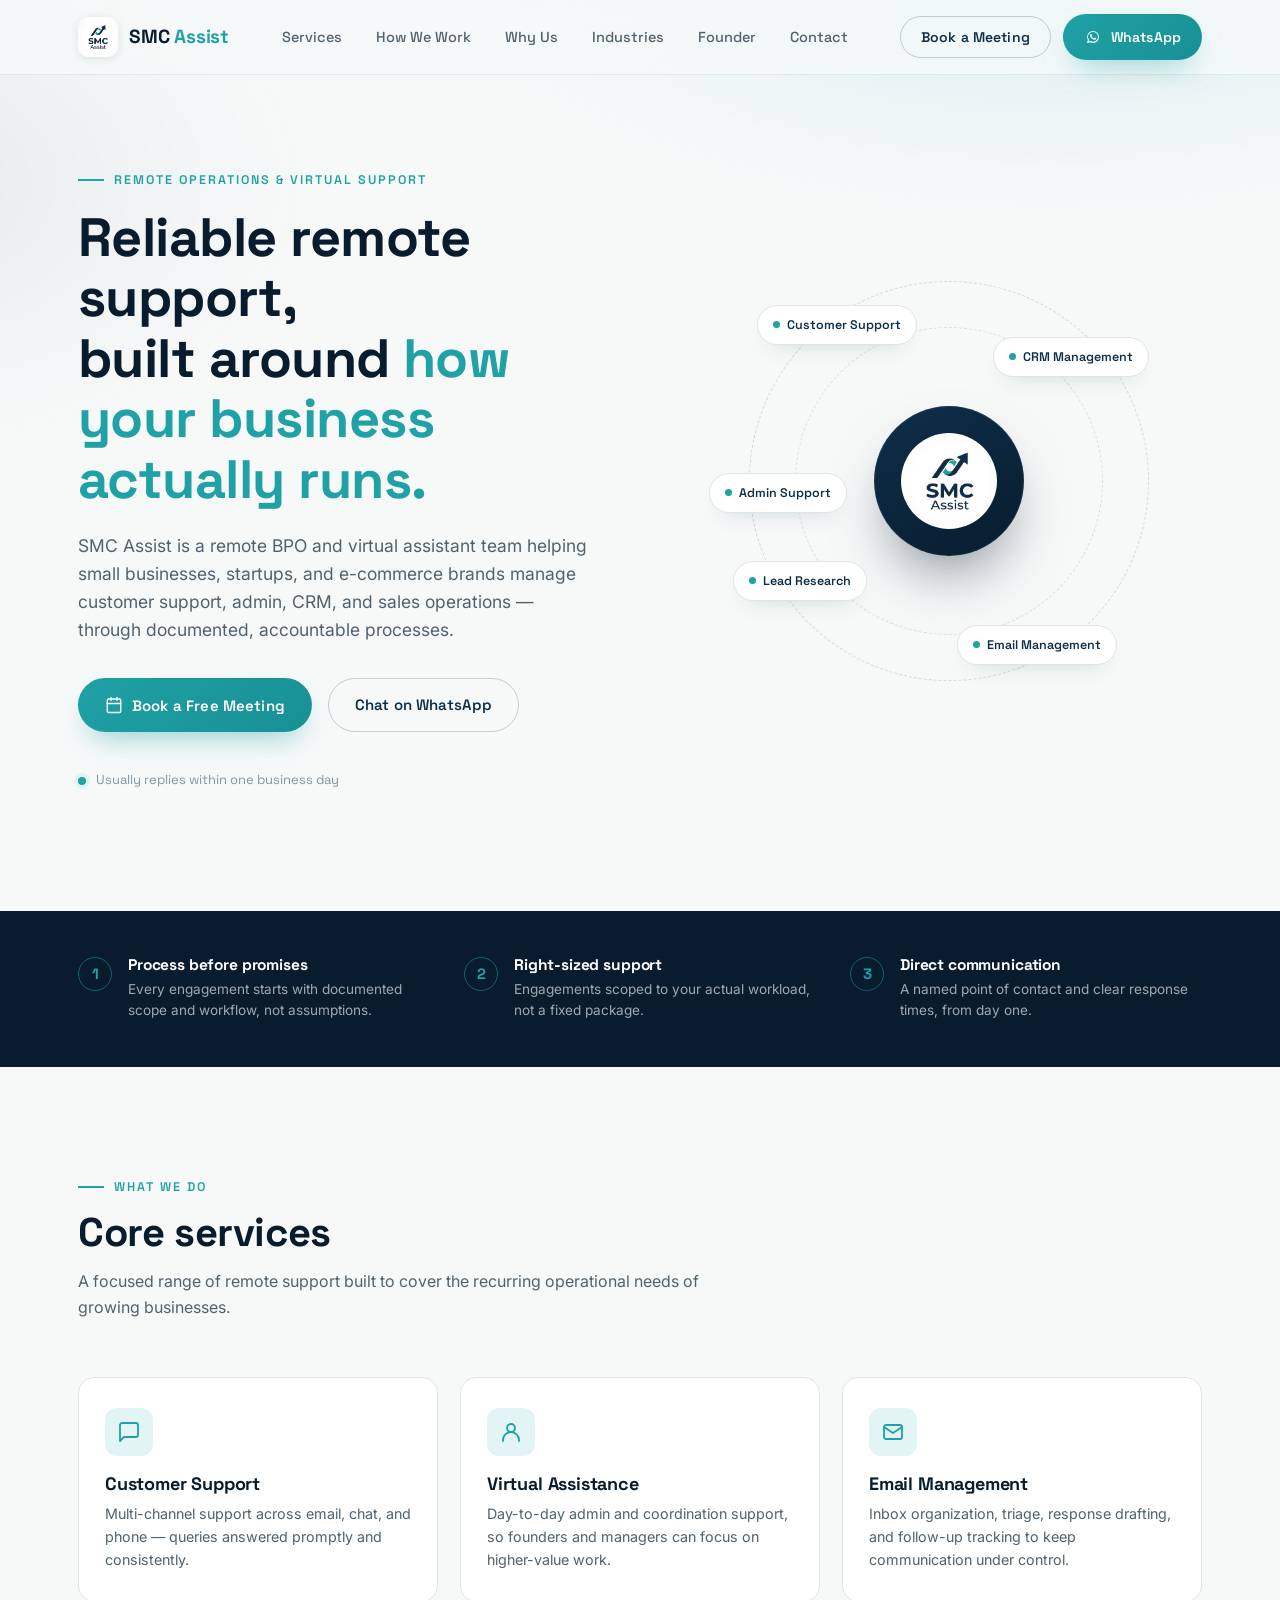
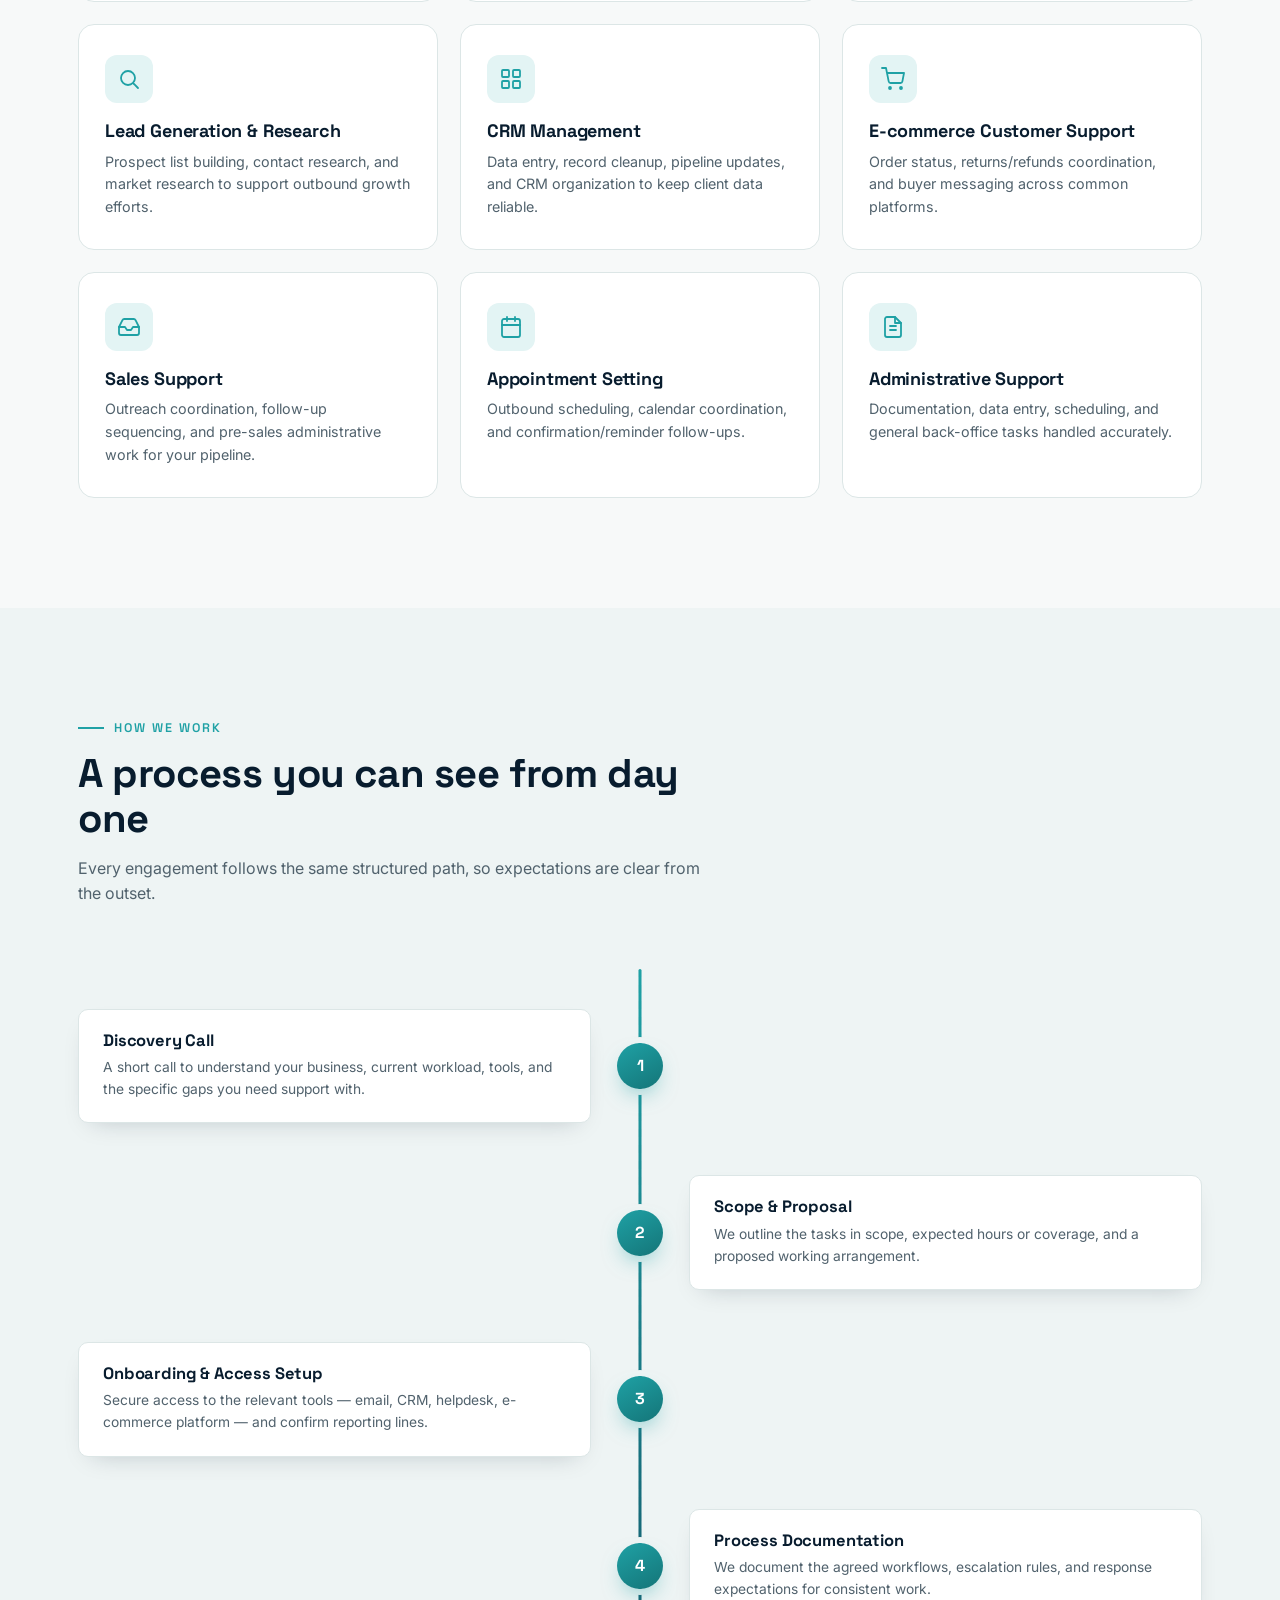
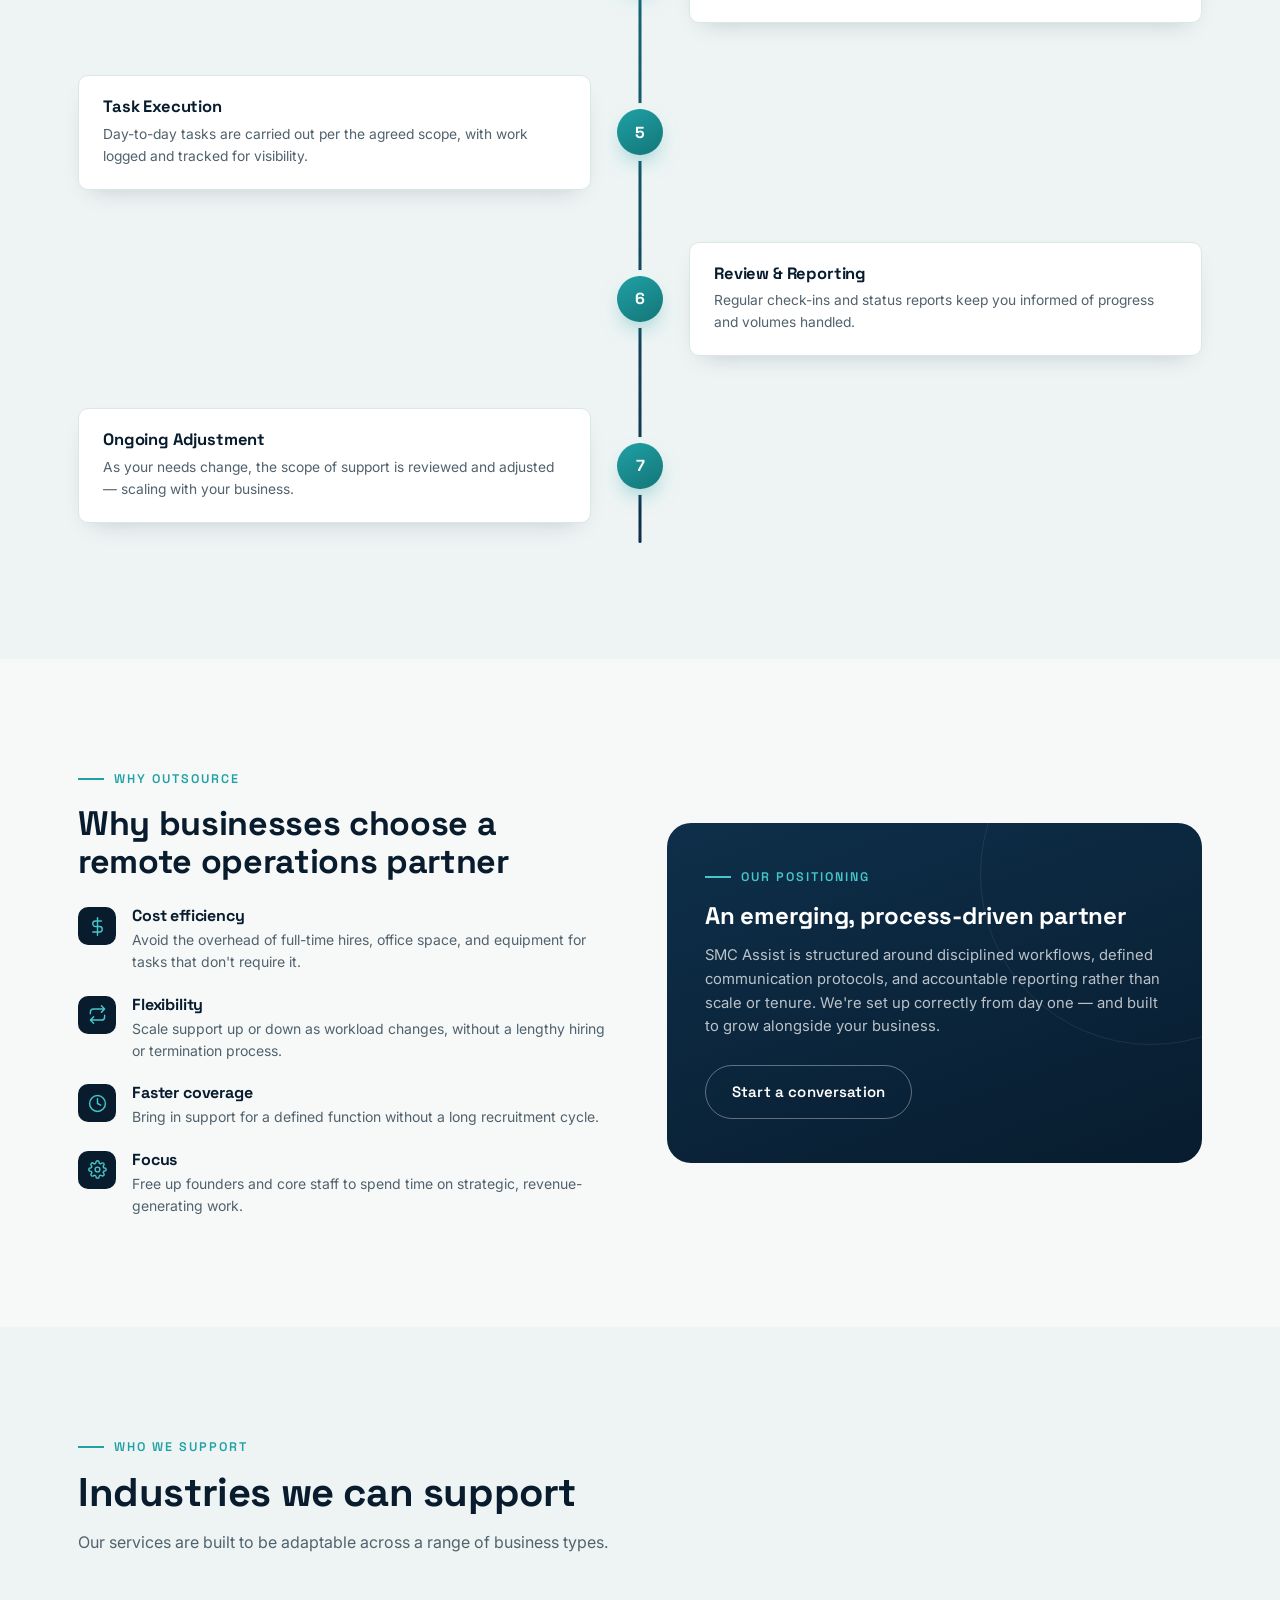
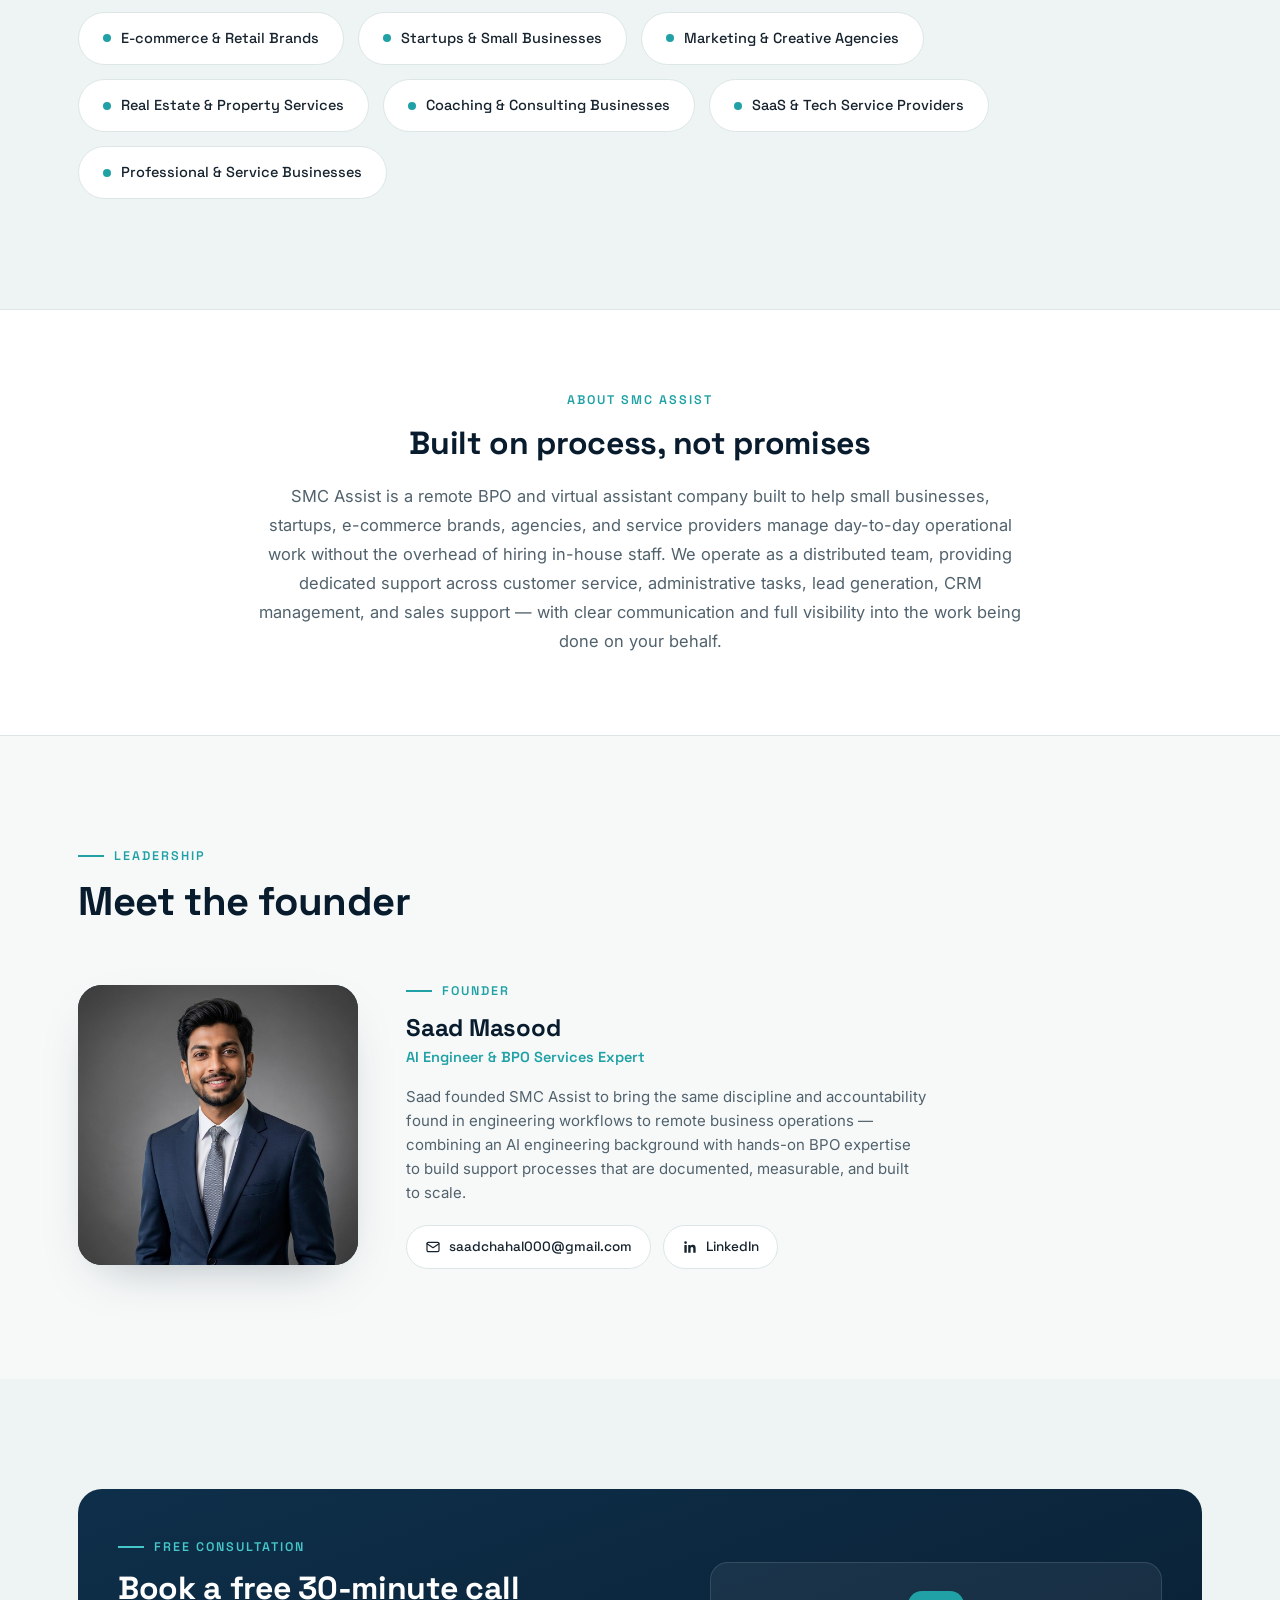
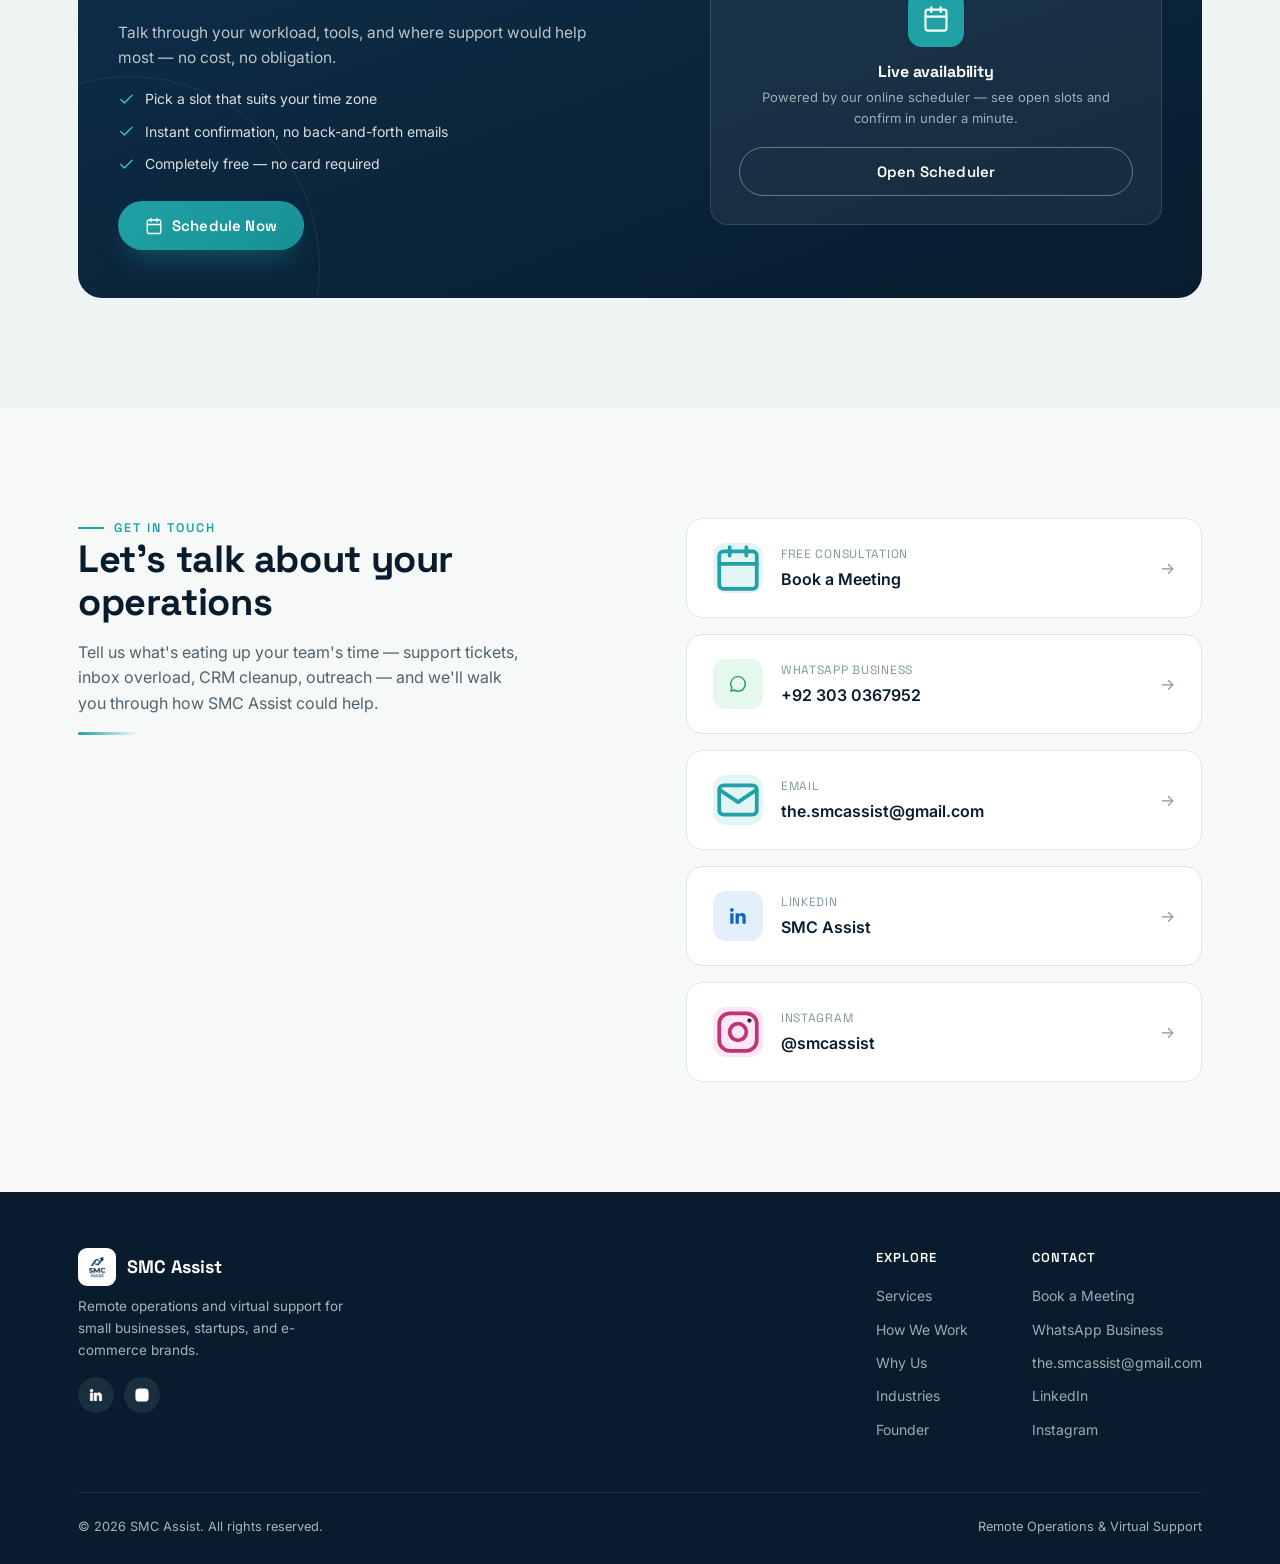
==== commit d0eda65c: "Update index.html" ====
--- a/index.html
+++ b/index.html
@@ -1053,7 +1053,7 @@
 
   // ===== Booking modal (Calendly / Cal.com) =====
   // IMPORTANT: replace this with your real Calendly or Cal.com scheduling link
-  const BOOKING_URL = "https://calendly.com/YOUR-USERNAME/free-consultation";
+  const BOOKING_URL = "https://calendly.com/the-smcassist/30min";
 
   function openBooking(){
     const overlay = document.getElementById('bookingOverlay');
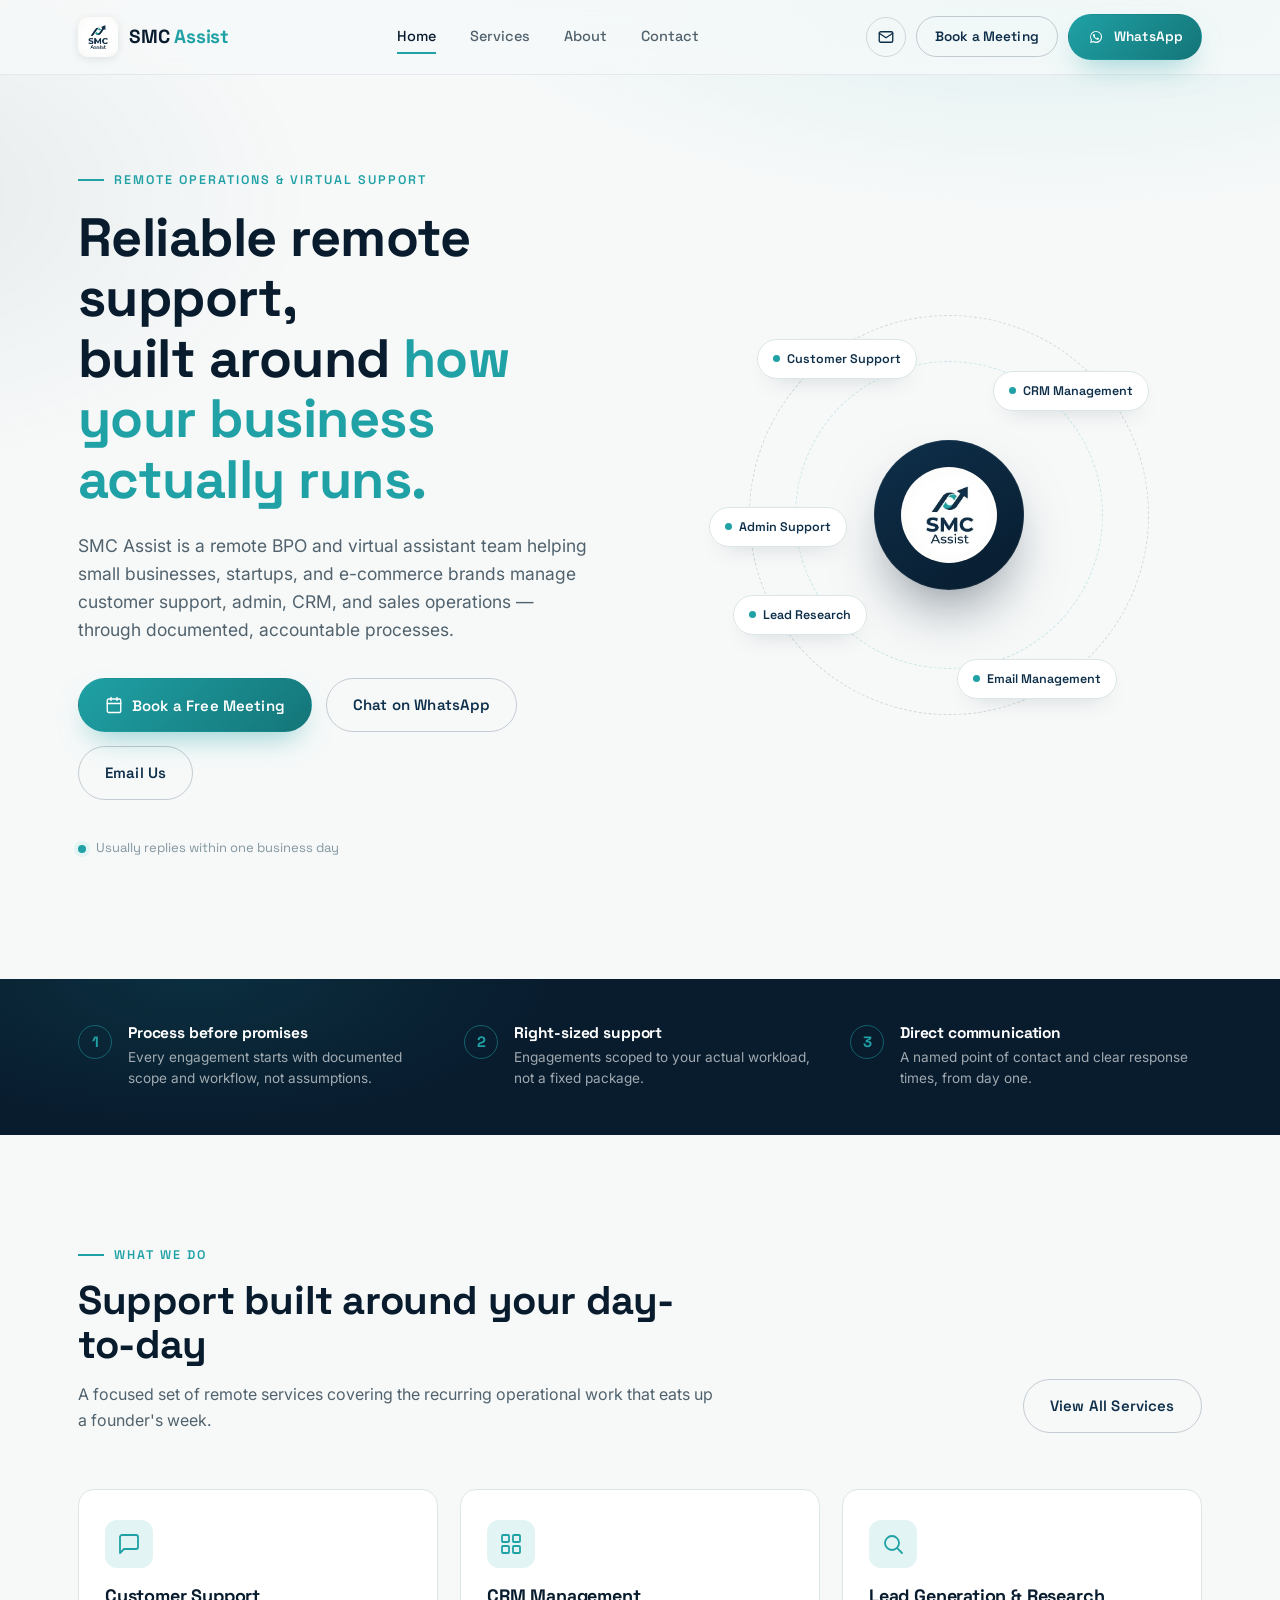
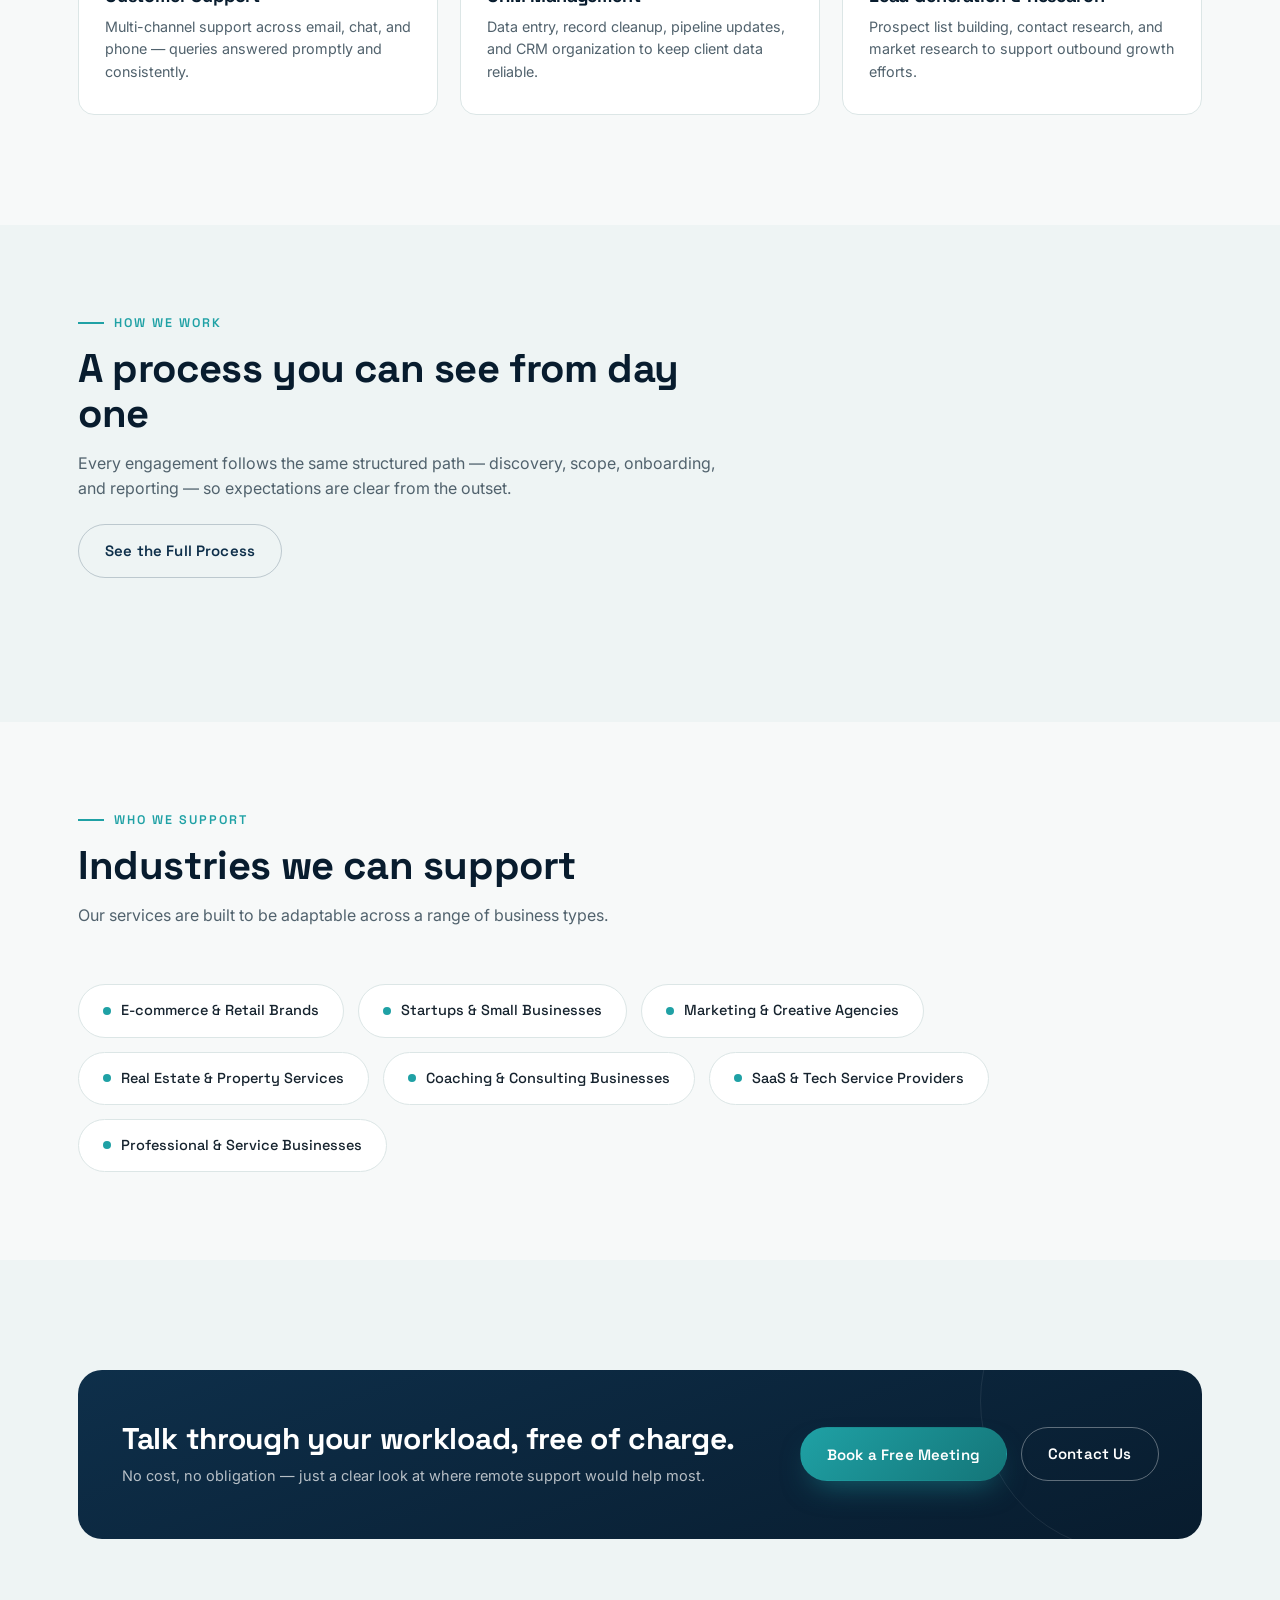
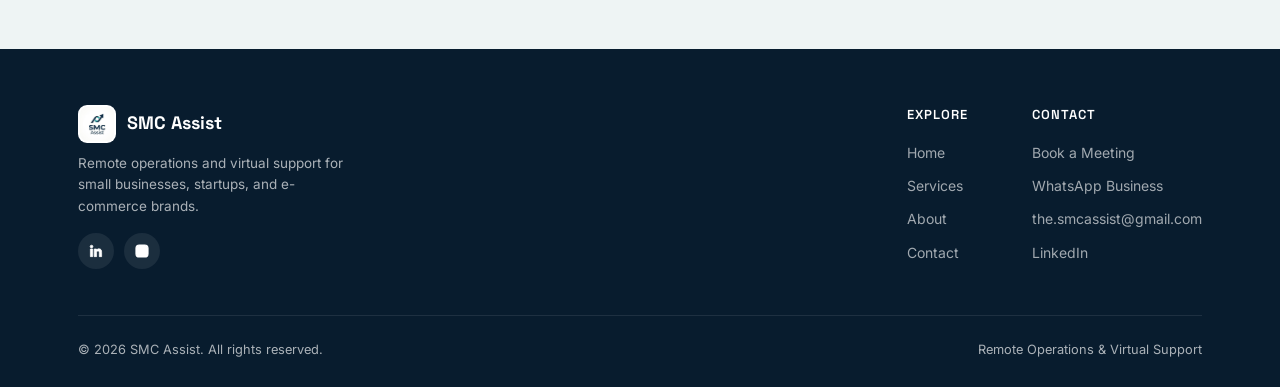
==== commit b45dcdce: "Add files via upload" ====
--- a/index.html
+++ b/index.html
@@ -9,586 +9,27 @@
 <link rel="preconnect" href="https://fonts.googleapis.com">
 <link rel="preconnect" href="https://fonts.gstatic.com" crossorigin>
 <link href="https://fonts.googleapis.com/css2?family=Space+Grotesk:wght@400;500;600;700&family=Inter:wght@400;500;600;700;800&display=swap" rel="stylesheet">
-<style>
-  :root{
-    --navy:#0E2F4A;
-    --navy-deep:#081C2E;
-    --teal:#1FA1A5;
-    --teal-light:#45C6C9;
-    --teal-pale:#E3F4F4;
-    --bg:#F7F9F9;
-    --bg-alt:#EEF4F4;
-    --ink:#16232E;
-    --ink-soft:#51626D;
-    --ink-faint:#8296A0;
-    --line:#DCE6E6;
-    --white:#FFFFFF;
-    --radius:16px;
-    --radius-sm:10px;
-    --shadow:0 20px 50px -25px rgba(8,28,46,0.35);
-    --shadow-sm:0 10px 24px -14px rgba(8,28,46,0.25);
-    --maxw:1180px;
-  }
-
-  *{margin:0;padding:0;box-sizing:border-box;}
-  html{scroll-behavior:smooth;}
-  body{
-    font-family:'Inter',sans-serif;
-    background:var(--bg);
-    color:var(--ink);
-    line-height:1.6;
-    -webkit-font-smoothing:antialiased;
-    overflow-x:hidden;
-  }
-  h1,h2,h3,h4,.font-display{
-    font-family:'Space Grotesk',sans-serif;
-    color:var(--navy-deep);
-    line-height:1.12;
-    letter-spacing:-0.01em;
-  }
-  a{color:inherit;text-decoration:none;}
-  ul{list-style:none;}
-  img{max-width:100%;display:block;}
-  section{position:relative;}
-  .wrap{max-width:var(--maxw);margin:0 auto;padding:0 28px;}
-  .eyebrow{
-    font-family:'Space Grotesk',sans-serif;
-    text-transform:uppercase;
-    font-size:12.5px;
-    font-weight:600;
-    letter-spacing:0.16em;
-    color:var(--teal);
-    display:flex;
-    align-items:center;
-    gap:10px;
-  }
-  .eyebrow::before{
-    content:"";
-    width:26px;height:2px;
-    background:var(--teal);
-    display:inline-block;
-  }
-  .btn{
-    display:inline-flex;
-    align-items:center;
-    gap:9px;
-    padding:14px 26px;
-    border-radius:999px;
-    font-family:'Space Grotesk',sans-serif;
-    font-weight:600;
-    font-size:15px;
-    letter-spacing:0.01em;
-    cursor:pointer;
-    border:1.5px solid transparent;
-    transition:transform .25s cubic-bezier(.2,.8,.2,1), box-shadow .25s ease, background .25s ease, border-color .25s ease, color .25s ease;
-    white-space:nowrap;
-  }
-  .btn:active{transform:translateY(1px) scale(0.99);}
-  .btn-primary{
-    background:linear-gradient(135deg, var(--teal), #189094);
-    color:#fff;
-    box-shadow:0 14px 30px -12px rgba(31,161,165,0.55);
-  }
-  .btn-primary:hover{transform:translateY(-2px); box-shadow:0 18px 36px -12px rgba(31,161,165,0.65);}
-  .btn-ghost{
-    background:transparent;
-    border-color:rgba(14,47,74,0.22);
-    color:var(--navy);
-  }
-  .btn-ghost:hover{border-color:var(--navy); background:rgba(14,47,74,0.04); transform:translateY(-2px);}
-  .btn-ghost.on-dark{border-color:rgba(255,255,255,0.35); color:#fff;}
-  .btn-ghost.on-dark:hover{border-color:#fff; background:rgba(255,255,255,0.08);}
-  .btn svg{width:18px;height:18px;flex-shrink:0;}
-
-  /* ---------- Reveal on scroll ---------- */
-  .reveal{opacity:0; transform:translateY(24px); transition:opacity .7s cubic-bezier(.2,.7,.2,1), transform .7s cubic-bezier(.2,.7,.2,1);}
-  .reveal.in{opacity:1; transform:translateY(0);}
-  .reveal-stagger > *{opacity:0; transform:translateY(20px); transition:opacity .6s ease, transform .6s ease;}
-  .reveal-stagger.in > *{opacity:1; transform:translateY(0);}
-  .reveal-stagger.in > *:nth-child(1){transition-delay:.02s;}
-  .reveal-stagger.in > *:nth-child(2){transition-delay:.09s;}
-  .reveal-stagger.in > *:nth-child(3){transition-delay:.16s;}
-  .reveal-stagger.in > *:nth-child(4){transition-delay:.23s;}
-  .reveal-stagger.in > *:nth-child(5){transition-delay:.30s;}
-  .reveal-stagger.in > *:nth-child(6){transition-delay:.37s;}
-  .reveal-stagger.in > *:nth-child(7){transition-delay:.44s;}
-  .reveal-stagger.in > *:nth-child(8){transition-delay:.51s;}
-  .reveal-stagger.in > *:nth-child(9){transition-delay:.58s;}
-
-  @media (prefers-reduced-motion: reduce){
-    html{scroll-behavior:auto;}
-    .reveal, .reveal-stagger > *{opacity:1 !important; transform:none !important; transition:none !important;}
-    .float, .spin-slow, .pulse-ring{animation:none !important;}
-  }
-
-  /* ================= NAV ================= */
-  header{
-    position:fixed; top:0; left:0; right:0; z-index:100;
-    background:rgba(247,249,249,0.78);
-    backdrop-filter:blur(14px) saturate(160%);
-    -webkit-backdrop-filter:blur(14px) saturate(160%);
-    border-bottom:1px solid rgba(14,47,74,0.08);
-    transition:background .3s ease;
-  }
-  nav{
-    display:flex; align-items:center; justify-content:space-between;
-    max-width:var(--maxw); margin:0 auto; padding:14px 28px;
-  }
-  .brand{display:flex; align-items:center; gap:11px;}
-  .brand img{width:40px; height:40px; object-fit:cover; border-radius:10px; box-shadow:0 2px 8px rgba(8,28,46,0.1);}
-  .brand-text{font-family:'Space Grotesk',sans-serif; font-weight:700; font-size:19px; color:var(--navy-deep); letter-spacing:-0.01em;}
-  .brand-text span{color:var(--teal);}
-  .nav-links{display:flex; align-items:center; gap:34px;}
-  .nav-links a{
-    font-family:'Space Grotesk',sans-serif;
-    font-size:14.5px; font-weight:500; color:var(--ink-soft);
-    position:relative; padding:4px 0;
-    transition:color .2s ease;
-  }
-  .nav-links a::after{
-    content:""; position:absolute; left:0; bottom:-2px; width:0; height:2px;
-    background:var(--teal); transition:width .25s ease;
-  }
-  .nav-links a:hover{color:var(--navy-deep);}
-  .nav-links a:hover::after{width:100%;}
-  .nav-cta{display:flex; align-items:center; gap:12px;}
-  .nav-cta .btn{padding:11px 20px; font-size:14px;}
-  .hamburger{display:none; flex-direction:column; gap:5px; cursor:pointer; background:none; border:none; padding:6px;}
-  .hamburger span{width:24px; height:2px; background:var(--navy-deep); border-radius:2px; transition:.3s;}
-  .mobile-menu{
-    display:none; flex-direction:column; gap:2px;
-    background:var(--white); border-top:1px solid var(--line);
-    padding:10px 28px 20px;
-  }
-  .mobile-menu a{
-    font-family:'Space Grotesk',sans-serif; font-weight:500; font-size:15.5px;
-    color:var(--ink); padding:12px 0; border-bottom:1px solid var(--bg-alt);
-  }
-  .mobile-menu.open{display:flex;}
-
-  @media (max-width:880px){
-    .nav-links{display:none;}
-    .nav-cta .btn-ghost{display:none;}
-    .hamburger{display:flex;}
-  }
-
-  /* ================= HERO ================= */
-  .hero{
-    padding:170px 0 120px;
-    background:
-      radial-gradient(1100px 520px at 82% -10%, rgba(31,161,165,0.14), transparent 60%),
-      radial-gradient(800px 500px at -10% 20%, rgba(14,47,74,0.07), transparent 55%),
-      var(--bg);
-    overflow:hidden;
-    position:relative;
-  }
-  .hero .wrap{
-    display:grid; grid-template-columns:1.05fr 0.95fr; gap:60px; align-items:center;
-  }
-  .hero-copy h1{
-    font-size:clamp(34px, 4.6vw, 54px);
-    margin:18px 0 22px;
-  }
-  .hero-copy h1 em{
-    font-style:normal; color:var(--teal);
-    position:relative;
-  }
-  .hero-copy p.lead{
-    font-size:17.5px; color:var(--ink-soft); max-width:520px; margin-bottom:34px;
-  }
-  .hero-ctas{display:flex; gap:16px; flex-wrap:wrap; margin-bottom:38px;}
-  .hero-note{
-    display:flex; align-items:center; gap:10px;
-    font-family:'Space Grotesk',sans-serif; font-size:13px; color:var(--ink-faint);
-  }
-  .hero-note .dot{width:8px;height:8px;border-radius:50%;background:var(--teal); box-shadow:0 0 0 4px var(--teal-pale);}
-
-  /* Signature hero graphic: ascending orbit mark */
-  .hero-visual{position:relative; height:460px; display:flex; align-items:center; justify-content:center;}
-  .orbit-wrap{position:relative; width:400px; height:400px;}
-  .orbit-ring{
-    position:absolute; inset:0; border-radius:50%;
-    border:1.5px dashed rgba(14,47,74,0.16);
-  }
-  .orbit-ring.r2{inset:46px; border-color:rgba(31,161,165,0.22);}
-  .ascend-line{position:absolute; inset:0; width:100%; height:100%;}
-  .hub{
-    position:absolute; top:50%; left:50%; transform:translate(-50%,-50%);
-    width:150px; height:150px; border-radius:50%;
-    background:linear-gradient(150deg, var(--navy) 0%, var(--navy-deep) 100%);
-    display:flex; align-items:center; justify-content:center;
-    box-shadow:0 30px 60px -20px rgba(8,28,46,0.55), inset 0 0 0 1px rgba(255,255,255,0.06);
-  }
-  .hub img{width:76px; height:76px; object-fit:contain; filter:brightness(0) invert(1);}
-  .chip{
-    position:absolute;
-    background:var(--white);
-    border:1px solid var(--line);
-    border-radius:999px;
-    padding:9px 15px;
-    font-family:'Space Grotesk',sans-serif; font-size:12.5px; font-weight:600;
-    color:var(--navy);
-    box-shadow:var(--shadow-sm);
-    display:flex; align-items:center; gap:7px;
-    animation:float 6s ease-in-out infinite;
-  }
-  .chip i{width:7px;height:7px;border-radius:50%;background:var(--teal); display:inline-block;}
-  .chip.c1{top:6%; left:2%; animation-delay:0s;}
-  .chip.c2{top:14%; right:0%; animation-delay:1.1s;}
-  .chip.c3{bottom:20%; left:-4%; animation-delay:2.1s;}
-  .chip.c4{bottom:4%; right:8%; animation-delay:1.6s;}
-  .chip.c5{top:48%; left:-10%; animation-delay:.6s;}
-  @keyframes float{
-    0%,100%{transform:translateY(0);}
-    50%{transform:translateY(-11px);}
-  }
-  @media (max-width:980px){
-    .hero .wrap{grid-template-columns:1fr; text-align:left;}
-    .hero-visual{height:340px; margin-top:20px;}
-    .orbit-wrap{width:290px; height:290px;}
-    .hub{width:112px; height:112px;}
-    .hub img{width:56px; height:56px;}
-    .chip{font-size:11px; padding:7px 11px;}
-  }
-  @media (max-width:520px){
-    .hero{padding:140px 0 80px;}
-    .chip.c5, .chip.c3{display:none;}
-  }
-
-  /* ================= TRUST STRIP ================= */
-  .trust{
-    background:var(--navy-deep);
-    padding:46px 0;
-  }
-  .trust .wrap{
-    display:grid; grid-template-columns:repeat(3,1fr); gap:34px;
-  }
-  .trust-item{display:flex; gap:16px; align-items:flex-start;}
-  .trust-item .num{
-    font-family:'Space Grotesk',sans-serif; font-weight:700; font-size:15px;
-    color:var(--teal); border:1.5px solid rgba(31,161,165,0.5);
-    width:34px; height:34px; border-radius:50%;
-    display:flex; align-items:center; justify-content:center; flex-shrink:0;
-  }
-  .trust-item h4{color:#fff; font-size:15.5px; margin-bottom:4px;}
-  .trust-item p{color:rgba(255,255,255,0.62); font-size:13.6px; line-height:1.55;}
-  @media (max-width:820px){.trust .wrap{grid-template-columns:1fr; gap:26px;}}
-
-  /* ================= SECTION HEADERS ================= */
-  .sec{padding:110px 0;}
-  .sec-alt{background:var(--bg-alt);}
-  .sec-head{max-width:640px; margin-bottom:56px;}
-  .sec-head h2{font-size:clamp(28px,3.4vw,40px); margin-top:14px;}
-  .sec-head p{color:var(--ink-soft); font-size:16px; margin-top:14px;}
-
-  /* ================= SERVICES ================= */
-  .services-grid{
-    display:grid; grid-template-columns:repeat(3, 1fr); gap:22px;
-  }
-  .svc-card{
-    background:var(--white);
-    border:1px solid var(--line);
-    border-radius:var(--radius);
-    padding:30px 26px;
-    transition:transform .35s cubic-bezier(.2,.8,.2,1), box-shadow .35s ease, border-color .35s ease;
-    position:relative;
-    overflow:hidden;
-  }
-  .svc-card::before{
-    content:""; position:absolute; top:0; left:0; right:0; height:3px;
-    background:linear-gradient(90deg, var(--teal), var(--navy));
-    transform:scaleX(0); transform-origin:left; transition:transform .4s ease;
-  }
-  .svc-card:hover{transform:translateY(-6px); box-shadow:var(--shadow); border-color:transparent;}
-  .svc-card:hover::before{transform:scaleX(1);}
-  .svc-icon{
-    width:48px; height:48px; border-radius:12px;
-    background:var(--teal-pale);
-    display:flex; align-items:center; justify-content:center;
-    margin-bottom:18px;
-  }
-  .svc-icon svg{width:24px; height:24px; stroke:var(--teal);}
-  .svc-card h3{font-size:18px; margin-bottom:9px;}
-  .svc-card p{font-size:14.3px; color:var(--ink-soft); line-height:1.6;}
-  @media (max-width:920px){.services-grid{grid-template-columns:repeat(2,1fr);}}
-  @media (max-width:600px){.services-grid{grid-template-columns:1fr;}}
-
-  /* ================= WORKFLOW (signature ascending path) ================= */
-  .workflow-wrap{position:relative; padding-top:20px;}
-  .wf-line{
-    position:absolute; top:6px; bottom:6px; left:50%; width:3px;
-    background:repeating-linear-gradient(180deg, var(--line) 0 8px, transparent 8px 16px);
-    transform:translateX(-50%); z-index:0; border-radius:3px;
-  }
-  .wf-line-fill{
-    position:absolute; top:0; left:0; width:100%; height:100%;
-    background:linear-gradient(180deg, var(--teal) 0%, var(--navy) 100%);
-    transform-origin:top; transform:scaleY(0); border-radius:3px;
-    transition:transform 1.6s cubic-bezier(.2,.7,.2,1);
-  }
-  .wf-line-fill.drawn{transform:scaleY(1);}
-  .workflow-steps{position:relative; z-index:1; display:flex; flex-direction:column; gap:0;}
-  .wf-step{
-    display:grid; grid-template-columns:1fr auto 1fr; align-items:center; gap:26px;
-    padding:26px 0;
-  }
-  .wf-step .wf-card{
-    background:var(--white); border:1px solid var(--line); border-radius:var(--radius-sm);
-    padding:22px 24px; box-shadow:var(--shadow-sm);
-    transition:transform .3s ease, box-shadow .3s ease;
-  }
-  .wf-step .wf-card:hover{transform:translateY(-3px); box-shadow:var(--shadow);}
-  .wf-step .wf-card h4{
-    font-family:'Space Grotesk',sans-serif; font-size:16.5px; color:var(--navy-deep);
-    margin-bottom:6px; display:flex; align-items:center; gap:10px;
-  }
-  .wf-step .wf-card p{font-size:13.8px; color:var(--ink-soft);}
-  .wf-node{
-    width:46px; height:46px; border-radius:50%;
-    background:linear-gradient(150deg, var(--teal), #147578);
-    color:#fff; font-family:'Space Grotesk',sans-serif; font-weight:700; font-size:16px;
-    display:flex; align-items:center; justify-content:center;
-    box-shadow:0 10px 22px -8px rgba(31,161,165,0.6), 0 0 0 6px var(--bg-alt);
-    flex-shrink:0;
-  }
-  .wf-step:nth-child(odd) .wf-card{grid-column:1;}
-  .wf-step:nth-child(odd) .spacer{grid-column:3;}
-  .wf-step:nth-child(even) .wf-card{grid-column:3;}
-  .wf-step:nth-child(even) .spacer{grid-column:1;}
-  @media (max-width:760px){
-    .wf-step{grid-template-columns:46px 1fr; gap:16px;}
-    .wf-step .wf-card, .wf-step:nth-child(even) .wf-card{grid-column:2 !important;}
-    .wf-node{grid-column:1;}
-    .spacer{display:none;}
-    .wf-line, .wf-line-fill{display:none;}
-  }
-
-  /* ================= WHY US ================= */
-  .why-grid{
-    display:grid; grid-template-columns:1fr 1fr; gap:54px; align-items:center;
-  }
-  .why-list{display:flex; flex-direction:column; gap:22px;}
-  .why-item{display:flex; gap:16px;}
-  .why-item .ico{
-    width:38px; height:38px; border-radius:10px; background:var(--navy-deep);
-    display:flex; align-items:center; justify-content:center; flex-shrink:0;
-  }
-  .why-item .ico svg{width:19px; height:19px; stroke:var(--teal-light);}
-  .why-item h4{font-size:16px; margin-bottom:4px;}
-  .why-item p{font-size:14px; color:var(--ink-soft);}
-  .why-panel{
-    background:linear-gradient(160deg, var(--navy) 0%, var(--navy-deep) 100%);
-    border-radius:24px; padding:44px 38px; color:#fff;
-    position:relative; overflow:hidden;
-  }
-  .why-panel::after{
-    content:""; position:absolute; width:340px; height:340px; border-radius:50%;
-    border:1px solid rgba(255,255,255,0.08); top:-120px; right:-120px;
-  }
-  .why-panel .eyebrow{color:var(--teal-light);}
-  .why-panel .eyebrow::before{background:var(--teal-light);}
-  .why-panel h3{color:#fff; font-size:24px; margin:16px 0 14px;}
-  .why-panel p{color:rgba(255,255,255,0.72); font-size:14.8px; margin-bottom:26px;}
-  @media (max-width:920px){.why-grid{grid-template-columns:1fr;} .why-panel{order:-1;}}
-
-  /* ================= INDUSTRIES ================= */
-  .industries-wrap{display:flex; flex-wrap:wrap; gap:14px;}
-  .industry-chip{
-    background:var(--white); border:1px solid var(--line); border-radius:999px;
-    padding:14px 24px; font-family:'Space Grotesk',sans-serif; font-weight:500; font-size:14.5px;
-    display:flex; align-items:center; gap:10px;
-    transition:border-color .25s ease, transform .25s ease, box-shadow .25s ease;
-  }
-  .industry-chip:hover{border-color:var(--teal); transform:translateY(-3px); box-shadow:var(--shadow-sm);}
-  .industry-chip i{width:8px; height:8px; border-radius:50%; background:var(--teal);}
-
-  /* ================= ABOUT STRIP ================= */
-  .about-strip{
-    background:var(--white); border-top:1px solid var(--line); border-bottom:1px solid var(--line);
-    padding:80px 0;
-  }
-  .about-strip .wrap{max-width:820px; text-align:center;}
-  .about-strip .eyebrow{justify-content:center;}
-  .about-strip .eyebrow::before{display:none;}
-  .about-strip h2{margin:16px 0 20px; font-size:clamp(24px,3vw,32px);}
-  .about-strip p{color:var(--ink-soft); font-size:16.5px; line-height:1.75;}
-
-  /* ================= FOUNDER ================= */
-  .founder-wrap{
-    display:grid; grid-template-columns:280px 1fr; gap:48px; align-items:center;
-  }
-  .founder-photo{
-    width:100%; aspect-ratio:1/1; border-radius:24px;
-    background:linear-gradient(160deg, var(--navy) 0%, var(--navy-deep) 100%);
-    display:flex; align-items:center; justify-content:center;
-    overflow:hidden; box-shadow:var(--shadow);
-    position:relative;
-  }
-  .founder-photo img{width:100%; height:100%; object-fit:cover;}
-  .founder-photo .placeholder-txt{
-    color:rgba(255,255,255,0.5); font-family:'Space Grotesk',sans-serif; font-size:13px;
-    text-align:center; padding:20px;
-  }
-  .founder-info h3{font-size:24px; margin:14px 0 4px;}
-  .founder-role{
-    font-family:'Space Grotesk',sans-serif; color:var(--teal); font-weight:600; font-size:14.5px; margin-bottom:16px;
-  }
-  .founder-info p.bio{color:var(--ink-soft); font-size:15px; max-width:520px; margin-bottom:20px;}
-  .founder-links{display:flex; gap:12px; flex-wrap:wrap;}
-  .founder-links a{
-    display:inline-flex; align-items:center; gap:8px;
-    background:var(--white); border:1px solid var(--line); border-radius:999px;
-    padding:10px 18px; font-family:'Space Grotesk',sans-serif; font-size:13.5px; font-weight:500;
-    transition:border-color .25s ease, transform .25s ease;
-  }
-  .founder-links a:hover{border-color:var(--teal); transform:translateY(-2px);}
-  .founder-links svg{width:16px; height:16px;}
-  @media (max-width:760px){
-    .founder-wrap{grid-template-columns:1fr; text-align:center;}
-    .founder-photo{max-width:220px; margin:0 auto;}
-    .founder-links{justify-content:center;}
-  }
-
-  /* ================= MEETING / BOOKING ================= */
-  .meeting-panel{
-    background:linear-gradient(160deg, var(--navy) 0%, var(--navy-deep) 100%);
-    border-radius:24px; padding:48px 40px; color:#fff;
-    display:grid; grid-template-columns:1.1fr 0.9fr; gap:40px; align-items:center;
-    position:relative; overflow:hidden;
-  }
-  .meeting-panel::after{
-    content:""; position:absolute; width:380px; height:380px; border-radius:50%;
-    border:1px solid rgba(255,255,255,0.08); bottom:-160px; left:-140px;
-  }
-  .meeting-panel .eyebrow{color:var(--teal-light);}
-  .meeting-panel .eyebrow::before{background:var(--teal-light);}
-  .meeting-panel h2{color:#fff; font-size:clamp(24px,3vw,32px); margin:14px 0 14px;}
-  .meeting-panel p{color:rgba(255,255,255,0.72); font-size:15.5px; margin-bottom:10px; max-width:480px;}
-  .meeting-perks{display:flex; flex-direction:column; gap:10px; margin:18px 0 26px;}
-  .meeting-perk{display:flex; align-items:center; gap:10px; font-size:14px; color:rgba(255,255,255,0.85);}
-  .meeting-perk svg{width:17px; height:17px; stroke:var(--teal-light); flex-shrink:0;}
-  .meeting-visual{
-    background:rgba(255,255,255,0.06); border:1px solid rgba(255,255,255,0.12);
-    border-radius:18px; padding:28px; text-align:center;
-  }
-  .meeting-visual .cal-ico{
-    width:56px; height:56px; border-radius:14px; background:var(--teal);
-    display:flex; align-items:center; justify-content:center; margin:0 auto 16px;
-  }
-  .meeting-visual .cal-ico svg{width:28px; height:28px; stroke:#fff;}
-  .meeting-visual h4{color:#fff; font-size:16px; margin-bottom:6px;}
-  .meeting-visual p{color:rgba(255,255,255,0.6); font-size:13px; margin-bottom:18px;}
-  @media (max-width:860px){.meeting-panel{grid-template-columns:1fr;}}
-
-  /* ================= CONTACT ================= */
-  .contact-grid{
-    display:grid; grid-template-columns:1.1fr 1fr; gap:40px;
-  }
-  .contact-copy h2{font-size:clamp(28px,3.4vw,38px); margin-bottom:16px;}
-  .contact-copy p{color:var(--ink-soft); font-size:16px; max-width:440px; margin-bottom:8px;}
-  .contact-cards{display:flex; flex-direction:column; gap:16px;}
-  .c-card{
-    background:var(--white); border:1px solid var(--line); border-radius:var(--radius);
-    padding:24px 26px; display:flex; align-items:center; gap:18px;
-    transition:transform .3s ease, box-shadow .3s ease, border-color .3s ease;
-  }
-  .c-card:hover{transform:translateY(-4px); box-shadow:var(--shadow); border-color:transparent;}
-  .c-card .ico{
-    width:50px; height:50px; border-radius:13px; flex-shrink:0;
-    display:flex; align-items:center; justify-content:center;
-  }
-  .c-card.wa .ico{background:#E4F8EE;}
-  .c-card.wa .ico svg{stroke:#1E9E5A; fill:#1E9E5A;}
-  .c-card.mail .ico{background:var(--teal-pale);}
-  .c-card.mail .ico svg{stroke:var(--teal);}
-  .c-card.li .ico{background:#E3F0FB;}
-  .c-card.li .ico svg{fill:#0A66C2;}
-  .c-card.ig .ico{background:#FCE7F3;}
-  .c-card.ig .ico svg{stroke:#C1327A;}
-  .c-card.meet .ico{background:var(--teal-pale);}
-  .c-card.meet .ico svg{stroke:var(--teal);}
-  .c-card .txt small{
-    display:block; font-family:'Space Grotesk',sans-serif; font-size:12px; letter-spacing:0.06em;
-    text-transform:uppercase; color:var(--ink-faint); margin-bottom:3px;
-  }
-  .c-card .txt strong{font-size:16px; color:var(--navy-deep); font-weight:600;}
-  .c-card .arrow{margin-left:auto; color:var(--ink-faint); transition:transform .3s ease;}
-  .c-card:hover .arrow{transform:translateX(4px); color:var(--teal);}
-  @media (max-width:920px){.contact-grid{grid-template-columns:1fr;}}
-
-  /* ================= FOOTER ================= */
-  footer{background:var(--navy-deep); padding:56px 0 26px; color:rgba(255,255,255,0.66);}
-  .footer-top{
-    display:flex; justify-content:space-between; align-items:flex-start; flex-wrap:wrap; gap:34px;
-    padding-bottom:40px; border-bottom:1px solid rgba(255,255,255,0.09);
-  }
-  .footer-brand{display:flex; align-items:center; gap:11px;}
-  .footer-brand img{width:38px; height:38px; object-fit:cover; border-radius:9px; background:#fff; padding:2px;}
-  .footer-brand span{font-family:'Space Grotesk',sans-serif; font-weight:700; font-size:18px; color:#fff;}
-  .footer-tag{font-size:13.5px; margin-top:10px; max-width:280px; line-height:1.6;}
-  .footer-cols{display:flex; gap:64px; flex-wrap:wrap;}
-  .footer-col h5{
-    font-family:'Space Grotesk',sans-serif; color:#fff; font-size:13px; letter-spacing:0.08em;
-    text-transform:uppercase; margin-bottom:16px; font-weight:600;
-  }
-  .footer-col a{display:block; font-size:14px; margin-bottom:11px; color:rgba(255,255,255,0.62); transition:color .2s;}
-  .footer-col a:hover{color:var(--teal-light);}
-  .footer-social{display:flex; gap:10px; margin-top:16px;}
-  .footer-social a{
-    width:36px; height:36px; border-radius:50%; background:rgba(255,255,255,0.08);
-    display:flex; align-items:center; justify-content:center; margin-bottom:0;
-  }
-  .footer-social a:hover{background:var(--teal);}
-  .footer-social svg{width:16px; height:16px; fill:#fff; stroke:#fff;}
-  .footer-bottom{
-    display:flex; justify-content:space-between; align-items:center; flex-wrap:wrap; gap:12px;
-    padding-top:24px; font-size:12.8px;
-  }
-
-  /* Utility */
-  .grad-underline{
-    background:linear-gradient(90deg, var(--teal), transparent);
-    height:3px; width:60px; border-radius:2px; margin-top:16px;
-  }
-
-  /* ================= BOOKING MODAL ================= */
-  .booking-overlay{
-    display:none; position:fixed; inset:0; z-index:200;
-    background:rgba(8,28,46,0.72); backdrop-filter:blur(4px);
-    align-items:center; justify-content:center; padding:20px;
-  }
-  .booking-overlay.open{display:flex;}
-  .booking-modal{
-    background:var(--white); border-radius:20px; width:100%; max-width:920px; height:min(720px, 88vh);
-    position:relative; overflow:hidden; box-shadow:0 40px 80px -20px rgba(0,0,0,0.5);
-  }
-  .booking-modal iframe{width:100%; height:100%; border:0;}
-  .booking-close{
-    position:absolute; top:14px; right:14px; z-index:2;
-    width:36px; height:36px; border-radius:50%; background:var(--white); border:1px solid var(--line);
-    display:flex; align-items:center; justify-content:center; cursor:pointer;
-    box-shadow:var(--shadow-sm);
-  }
-</style>
+<link rel="stylesheet" href="style.css">
 </head>
 <body>
 
 <!-- ================= HEADER / NAV ================= -->
 <header>
   <nav>
-    <a href="#top" class="brand">
+    <a href="index.html" class="brand">
       <img src="logo.jpg" alt="SMC Assist logo">
       <span class="brand-text">SMC <span>Assist</span></span>
     </a>
     <div class="nav-links">
-      <a href="#services">Services</a>
-      <a href="#workflow">How We Work</a>
-      <a href="#why">Why Us</a>
-      <a href="#industries">Industries</a>
-      <a href="#founder">Founder</a>
-      <a href="#contact">Contact</a>
+      <a href="index.html">Home</a>
+      <a href="services.html">Services</a>
+      <a href="about.html">About</a>
+      <a href="contact.html">Contact</a>
     </div>
     <div class="nav-cta">
+      <a href="mailto:the.smcassist@gmail.com" class="nav-icon-btn" aria-label="Email SMC Assist" title="Email us">
+        <svg viewBox="0 0 24 24" fill="none" stroke="currentColor" stroke-width="1.8" stroke-linecap="round" stroke-linejoin="round"><rect x="3" y="5" width="18" height="14" rx="2"/><path d="m3 7 9 6 9-6"/></svg>
+      </a>
       <button class="btn btn-ghost" onclick="openBooking()">Book a Meeting</button>
       <a href="https://wa.me/923030367952" target="_blank" rel="noopener" class="btn btn-primary">
         <svg viewBox="0 0 24 24" fill="currentColor"><path d="M17.6 6.32A7.85 7.85 0 0 0 12.05 4a7.94 7.94 0 0 0-6.9 11.9L4 20l4.2-1.1a7.9 7.9 0 0 0 3.83 1h.01a7.94 7.94 0 0 0 5.56-13.58zM12.05 18.4h-.01a6.6 6.6 0 0 1-3.35-.92l-.24-.14-2.49.65.67-2.43-.16-.25a6.58 6.58 0 0 1 10.2-8.2 6.53 6.53 0 0 1 1.94 4.66 6.6 6.6 0 0 1-6.56 6.63zm3.6-4.93c-.2-.1-1.17-.58-1.35-.64s-.32-.1-.45.1-.5.64-.62.77-.23.15-.43.05a5.4 5.4 0 0 1-2.7-2.36c-.2-.35.2-.32.58-1.08.06-.13.03-.24-.02-.34s-.45-1.08-.62-1.48c-.16-.39-.33-.34-.45-.34h-.38a.74.74 0 0 0-.54.25 2.24 2.24 0 0 0-.7 1.67 3.9 3.9 0 0 0 .81 2.06 8.9 8.9 0 0 0 3.4 3.02c.47.2.84.32 1.13.41.47.15.9.13 1.24.08.38-.06 1.17-.48 1.33-.94s.16-.86.11-.94-.16-.14-.34-.24z"/></svg>
@@ -600,14 +41,13 @@
     </button>
   </nav>
   <div class="mobile-menu" id="mobileMenu">
-    <a href="#services">Services</a>
-    <a href="#workflow">How We Work</a>
-    <a href="#why">Why Us</a>
-    <a href="#industries">Industries</a>
-    <a href="#founder">Founder</a>
-    <a href="#contact">Contact</a>
+    <a href="index.html">Home</a>
+    <a href="services.html">Services</a>
+    <a href="about.html">About</a>
+    <a href="contact.html">Contact</a>
     <a href="javascript:void(0)" onclick="openBooking()" style="color:#1FA1A5;">Book a Free Meeting →</a>
     <a href="https://wa.me/923030367952" target="_blank" rel="noopener" style="color:#1FA1A5;">Chat on WhatsApp →</a>
+    <a href="mailto:the.smcassist@gmail.com" style="color:#1FA1A5;">Email Us →</a>
   </div>
 </header>
 
@@ -615,7 +55,6 @@
 <div class="booking-overlay" id="bookingOverlay">
   <div class="booking-modal">
     <div class="booking-close" onclick="closeBooking()">✕</div>
-    <!-- Replace the src below with your real Calendly (or Cal.com) scheduling link -->
     <iframe id="bookingIframe" src="about:blank" title="Book a free meeting"></iframe>
   </div>
 </div>
@@ -635,6 +74,9 @@
         <a href="https://wa.me/923030367952" target="_blank" rel="noopener" class="btn btn-ghost">
           Chat on WhatsApp
         </a>
+        <a href="mailto:the.smcassist@gmail.com" class="btn btn-ghost">
+          Email Us
+        </a>
       </div>
       <div class="hero-note"><span class="dot"></span> Usually replies within one business day</div>
     </div>
@@ -643,7 +85,7 @@
       <div class="orbit-wrap">
         <div class="orbit-ring"></div>
         <div class="orbit-ring r2"></div>
-        <div class="hub"><img src="logo.jpg" alt="SMC Assist mark" style="filter:none; width:96px; height:96px; border-radius:50%; object-fit:cover;"></div>
+        <div class="hub"><img src="logo.jpg" alt="SMC Assist mark"></div>
         <div class="chip c1"><i></i>Customer Support</div>
         <div class="chip c2"><i></i>CRM Management</div>
         <div class="chip c3"><i></i>Lead Research</div>
@@ -672,13 +114,16 @@
   </div>
 </section>
 
-<!-- ================= SERVICES ================= -->
+<!-- ================= SERVICES PREVIEW ================= -->
 <section class="sec" id="services">
   <div class="wrap">
-    <div class="sec-head reveal">
-      <div class="eyebrow">What We Do</div>
-      <h2>Core services</h2>
-      <p>A focused range of remote support built to cover the recurring operational needs of growing businesses.</p>
+    <div class="sec-head-row reveal">
+      <div class="sec-head" style="margin-bottom:0;">
+        <div class="eyebrow">What We Do</div>
+        <h2>Support built around your day-to-day</h2>
+        <p>A focused set of remote services covering the recurring operational work that eats up a founder's week.</p>
+      </div>
+      <a href="services.html" class="btn btn-ghost">View All Services</a>
     </div>
     <div class="services-grid reveal-stagger">
 
@@ -689,15 +134,9 @@
       </div>
 
       <div class="svc-card">
-        <div class="svc-icon"><svg viewBox="0 0 24 24" fill="none" stroke-width="1.8" stroke-linecap="round" stroke-linejoin="round"><circle cx="12" cy="8" r="4"/><path d="M4 21v-1a8 8 0 0 1 16 0v1"/></svg></div>
-        <h3>Virtual Assistance</h3>
-        <p>Day-to-day admin and coordination support, so founders and managers can focus on higher-value work.</p>
-      </div>
-
-      <div class="svc-card">
-        <div class="svc-icon"><svg viewBox="0 0 24 24" fill="none" stroke-width="1.8" stroke-linecap="round" stroke-linejoin="round"><rect x="3" y="5" width="18" height="14" rx="2"/><path d="m3 7 9 6 9-6"/></svg></div>
-        <h3>Email Management</h3>
-        <p>Inbox organization, triage, response drafting, and follow-up tracking to keep communication under control.</p>
+        <div class="svc-icon"><svg viewBox="0 0 24 24" fill="none" stroke-width="1.8" stroke-linecap="round" stroke-linejoin="round"><rect x="3" y="3" width="7" height="7" rx="1"/><rect x="14" y="3" width="7" height="7" rx="1"/><rect x="14" y="14" width="7" height="7" rx="1"/><rect x="3" y="14" width="7" height="7" rx="1"/></svg></div>
+        <h3>CRM Management</h3>
+        <p>Data entry, record cleanup, pipeline updates, and CRM organization to keep client data reliable.</p>
       </div>
 
       <div class="svc-card">
@@ -706,130 +145,24 @@
         <p>Prospect list building, contact research, and market research to support outbound growth efforts.</p>
       </div>
 
-      <div class="svc-card">
-        <div class="svc-icon"><svg viewBox="0 0 24 24" fill="none" stroke-width="1.8" stroke-linecap="round" stroke-linejoin="round"><rect x="3" y="3" width="7" height="7" rx="1"/><rect x="14" y="3" width="7" height="7" rx="1"/><rect x="14" y="14" width="7" height="7" rx="1"/><rect x="3" y="14" width="7" height="7" rx="1"/></svg></div>
-        <h3>CRM Management</h3>
-        <p>Data entry, record cleanup, pipeline updates, and CRM organization to keep client data reliable.</p>
-      </div>
-
-      <div class="svc-card">
-        <div class="svc-icon"><svg viewBox="0 0 24 24" fill="none" stroke-width="1.8" stroke-linecap="round" stroke-linejoin="round"><circle cx="9" cy="21" r="1"/><circle cx="20" cy="21" r="1"/><path d="M1 1h4l2.68 13.39a2 2 0 0 0 2 1.61h9.72a2 2 0 0 0 2-1.61L23 6H6"/></svg></div>
-        <h3>E-commerce Customer Support</h3>
-        <p>Order status, returns/refunds coordination, and buyer messaging across common platforms.</p>
-      </div>
-
-      <div class="svc-card">
-        <div class="svc-icon"><svg viewBox="0 0 24 24" fill="none" stroke-width="1.8" stroke-linecap="round" stroke-linejoin="round"><path d="M22 12h-6l-2 3h-4l-2-3H2"/><path d="M5.45 5.11 2 12v6a2 2 0 0 0 2 2h16a2 2 0 0 0 2-2v-6l-3.45-6.89A2 2 0 0 0 16.76 4H7.24a2 2 0 0 0-1.79 1.11z"/></svg></div>
-        <h3>Sales Support</h3>
-        <p>Outreach coordination, follow-up sequencing, and pre-sales administrative work for your pipeline.</p>
-      </div>
-
-      <div class="svc-card">
-        <div class="svc-icon"><svg viewBox="0 0 24 24" fill="none" stroke-width="1.8" stroke-linecap="round" stroke-linejoin="round"><rect x="3" y="4" width="18" height="18" rx="2"/><path d="M16 2v4M8 2v4M3 10h18"/></svg></div>
-        <h3>Appointment Setting</h3>
-        <p>Outbound scheduling, calendar coordination, and confirmation/reminder follow-ups.</p>
-      </div>
-
-      <div class="svc-card">
-        <div class="svc-icon"><svg viewBox="0 0 24 24" fill="none" stroke-width="1.8" stroke-linecap="round" stroke-linejoin="round"><path d="M14 2H6a2 2 0 0 0-2 2v16a2 2 0 0 0 2 2h12a2 2 0 0 0 2-2V8z"/><path d="M14 2v6h6M9 15h6M9 11h6"/></svg></div>
-        <h3>Administrative Support</h3>
-        <p>Documentation, data entry, scheduling, and general back-office tasks handled accurately.</p>
-      </div>
-
-    </div>
-  </div>
-</section>
-
-<!-- ================= WORKFLOW ================= -->
-<section class="sec sec-alt" id="workflow">
+    </div>
+  </div>
+</section>
+
+<!-- ================= HOW WE WORK (preview) ================= -->
+<section class="sec sec-alt sec-tight">
   <div class="wrap">
     <div class="sec-head reveal">
       <div class="eyebrow">How We Work</div>
       <h2>A process you can see from day one</h2>
-      <p>Every engagement follows the same structured path, so expectations are clear from the outset.</p>
-    </div>
-
-    <div class="workflow-wrap">
-      <div class="wf-line"><div class="wf-line-fill" id="wfDraw"></div></div>
-
-      <div class="workflow-steps reveal">
-        <div class="wf-step">
-          <div class="wf-card"><h4>Discovery Call</h4><p>A short call to understand your business, current workload, tools, and the specific gaps you need support with.</p></div>
-          <div class="wf-node">1</div>
-          <div class="spacer"></div>
-        </div>
-        <div class="wf-step">
-          <div class="spacer"></div>
-          <div class="wf-node">2</div>
-          <div class="wf-card"><h4>Scope &amp; Proposal</h4><p>We outline the tasks in scope, expected hours or coverage, and a proposed working arrangement.</p></div>
-        </div>
-        <div class="wf-step">
-          <div class="wf-card"><h4>Onboarding &amp; Access Setup</h4><p>Secure access to the relevant tools — email, CRM, helpdesk, e-commerce platform — and confirm reporting lines.</p></div>
-          <div class="wf-node">3</div>
-          <div class="spacer"></div>
-        </div>
-        <div class="wf-step">
-          <div class="spacer"></div>
-          <div class="wf-node">4</div>
-          <div class="wf-card"><h4>Process Documentation</h4><p>We document the agreed workflows, escalation rules, and response expectations for consistent work.</p></div>
-        </div>
-        <div class="wf-step">
-          <div class="wf-card"><h4>Task Execution</h4><p>Day-to-day tasks are carried out per the agreed scope, with work logged and tracked for visibility.</p></div>
-          <div class="wf-node">5</div>
-          <div class="spacer"></div>
-        </div>
-        <div class="wf-step">
-          <div class="spacer"></div>
-          <div class="wf-node">6</div>
-          <div class="wf-card"><h4>Review &amp; Reporting</h4><p>Regular check-ins and status reports keep you informed of progress and volumes handled.</p></div>
-        </div>
-        <div class="wf-step">
-          <div class="wf-card"><h4>Ongoing Adjustment</h4><p>As your needs change, the scope of support is reviewed and adjusted — scaling with your business.</p></div>
-          <div class="wf-node">7</div>
-          <div class="spacer"></div>
-        </div>
-      </div>
-    </div>
-  </div>
-</section>
-
-<!-- ================= WHY US ================= -->
-<section class="sec" id="why">
-  <div class="wrap why-grid">
-    <div class="reveal">
-      <div class="eyebrow">Why Outsource</div>
-      <h2 style="font-size:clamp(26px,3.2vw,34px); margin:16px 0 26px;">Why businesses choose a remote operations partner</h2>
-      <div class="why-list">
-        <div class="why-item">
-          <div class="ico"><svg viewBox="0 0 24 24" fill="none" stroke-width="1.8" stroke-linecap="round" stroke-linejoin="round"><line x1="12" y1="1" x2="12" y2="23"/><path d="M17 5H9.5a3.5 3.5 0 0 0 0 7h5a3.5 3.5 0 0 1 0 7H6"/></svg></div>
-          <div><h4>Cost efficiency</h4><p>Avoid the overhead of full-time hires, office space, and equipment for tasks that don't require it.</p></div>
-        </div>
-        <div class="why-item">
-          <div class="ico"><svg viewBox="0 0 24 24" fill="none" stroke-width="1.8" stroke-linecap="round" stroke-linejoin="round"><path d="M17 1l4 4-4 4M3 11V9a4 4 0 0 1 4-4h14M7 23l-4-4 4-4M21 13v2a4 4 0 0 1-4 4H3"/></svg></div>
-          <div><h4>Flexibility</h4><p>Scale support up or down as workload changes, without a lengthy hiring or termination process.</p></div>
-        </div>
-        <div class="why-item">
-          <div class="ico"><svg viewBox="0 0 24 24" fill="none" stroke-width="1.8" stroke-linecap="round" stroke-linejoin="round"><circle cx="12" cy="12" r="10"/><polyline points="12 6 12 12 16 14"/></svg></div>
-          <div><h4>Faster coverage</h4><p>Bring in support for a defined function without a long recruitment cycle.</p></div>
-        </div>
-        <div class="why-item">
-          <div class="ico"><svg viewBox="0 0 24 24" fill="none" stroke-width="1.8" stroke-linecap="round" stroke-linejoin="round"><circle cx="12" cy="12" r="3"/><path d="M19.4 15a1.65 1.65 0 0 0 .33 1.82l.06.06a2 2 0 1 1-2.83 2.83l-.06-.06a1.65 1.65 0 0 0-1.82-.33 1.65 1.65 0 0 0-1 1.51V21a2 2 0 0 1-4 0v-.09A1.65 1.65 0 0 0 9 19.4a1.65 1.65 0 0 0-1.82.33l-.06.06a2 2 0 1 1-2.83-2.83l.06-.06a1.65 1.65 0 0 0 .33-1.82 1.65 1.65 0 0 0-1.51-1H3a2 2 0 0 1 0-4h.09A1.65 1.65 0 0 0 4.6 9a1.65 1.65 0 0 0-.33-1.82l-.06-.06a2 2 0 1 1 2.83-2.83l.06.06a1.65 1.65 0 0 0 1.82.33H9a1.65 1.65 0 0 0 1-1.51V3a2 2 0 0 1 4 0v.09a1.65 1.65 0 0 0 1 1.51 1.65 1.65 0 0 0 1.82-.33l.06-.06a2 2 0 1 1 2.83 2.83l-.06.06a1.65 1.65 0 0 0-.33 1.82V9a1.65 1.65 0 0 0 1.51 1H21a2 2 0 0 1 0 4h-.09a1.65 1.65 0 0 0-1.51 1z"/></svg></div>
-          <div><h4>Focus</h4><p>Free up founders and core staff to spend time on strategic, revenue-generating work.</p></div>
-        </div>
-      </div>
-    </div>
-
-    <div class="why-panel reveal">
-      <div class="eyebrow">Our Positioning</div>
-      <h3>An emerging, process-driven partner</h3>
-      <p>SMC Assist is structured around disciplined workflows, defined communication protocols, and accountable reporting rather than scale or tenure. We're set up correctly from day one — and built to grow alongside your business.</p>
-      <a href="#contact" class="btn btn-ghost on-dark">Start a conversation</a>
+      <p>Every engagement follows the same structured path — discovery, scope, onboarding, and reporting — so expectations are clear from the outset.</p>
+      <a href="services.html#workflow" class="btn btn-ghost" style="margin-top:22px;">See the Full Process</a>
     </div>
   </div>
 </section>
 
 <!-- ================= INDUSTRIES ================= -->
-<section class="sec sec-alt" id="industries">
+<section class="sec sec-tight" id="industries">
   <div class="wrap">
     <div class="sec-head reveal">
       <div class="eyebrow">Who We Support</div>
@@ -848,111 +181,18 @@
   </div>
 </section>
 
-<!-- ================= ABOUT STRIP ================= -->
-<section class="about-strip">
-  <div class="wrap reveal">
-    <div class="eyebrow">About SMC Assist</div>
-    <h2>Built on process, not promises</h2>
-    <p>SMC Assist is a remote BPO and virtual assistant company built to help small businesses, startups, e-commerce brands, agencies, and service providers manage day-to-day operational work without the overhead of hiring in-house staff. We operate as a distributed team, providing dedicated support across customer service, administrative tasks, lead generation, CRM management, and sales support — with clear communication and full visibility into the work being done on your behalf.</p>
-  </div>
-</section>
-
-<!-- ================= FOUNDER ================= -->
-<section class="sec" id="founder">
-  <div class="wrap">
-    <div class="sec-head reveal">
-      <div class="eyebrow">Leadership</div>
-      <h2>Meet the founder</h2>
-    </div>
-    <div class="founder-wrap reveal">
-      <div class="founder-photo">
-        <!-- Replace this placeholder with founder-photo.jpg once the image file is added -->
-        <img src="founder-photo.jpg" alt="Saad Masood, Founder of SMC Assist" onerror="this.style.display='none'; this.parentElement.querySelector('.placeholder-txt').style.display='block';">
-        <div class="placeholder-txt" style="display:none;">Add founder-photo.jpg<br>next to this HTML file</div>
-      </div>
-      <div class="founder-info">
-        <div class="eyebrow" style="margin-bottom:0;">Founder</div>
-        <h3>Saad Masood</h3>
-        <div class="founder-role">AI Engineer &amp; BPO Services Expert</div>
-        <p class="bio">Saad founded SMC Assist to bring the same discipline and accountability found in engineering workflows to remote business operations — combining an AI engineering background with hands-on BPO expertise to build support processes that are documented, measurable, and built to scale.</p>
-        <div class="founder-links">
-          <a href="mailto:saadchahal000@gmail.com">
-            <svg viewBox="0 0 24 24" fill="none" stroke="currentColor" stroke-width="1.8" stroke-linecap="round" stroke-linejoin="round"><rect x="3" y="5" width="18" height="14" rx="2"/><path d="m3 7 9 6 9-6"/></svg>
-            saadchahal000@gmail.com
-          </a>
-          <a href="https://www.linkedin.com/company/smc-assist/" target="_blank" rel="noopener">
-            <svg viewBox="0 0 24 24" fill="currentColor"><path d="M20.45 20.45h-3.55v-5.57c0-1.33-.03-3.04-1.85-3.04-1.86 0-2.15 1.45-2.15 2.94v5.67H9.35V9h3.41v1.56h.05c.48-.9 1.64-1.85 3.38-1.85 3.6 0 4.27 2.37 4.27 5.46zM5.34 7.43a2.06 2.06 0 1 1 0-4.12 2.06 2.06 0 0 1 0 4.12zM7.12 20.45H3.56V9h3.56z"/></svg>
-            LinkedIn
-          </a>
-        </div>
-      </div>
-    </div>
-  </div>
-</section>
-
-<!-- ================= MEETING / BOOKING ================= -->
-<section class="sec sec-alt" id="meeting">
-  <div class="wrap">
-    <div class="meeting-panel reveal">
+<!-- ================= CTA BAND ================= -->
+<section class="sec sec-alt">
+  <div class="wrap">
+    <div class="cta-band reveal">
       <div>
-        <div class="eyebrow">Free Consultation</div>
-        <h2>Book a free 30-minute call</h2>
-        <p>Talk through your workload, tools, and where support would help most — no cost, no obligation.</p>
-        <div class="meeting-perks">
-          <div class="meeting-perk"><svg viewBox="0 0 24 24" fill="none" stroke-width="1.8" stroke-linecap="round" stroke-linejoin="round"><polyline points="20 6 9 17 4 12"/></svg> Pick a slot that suits your time zone</div>
-          <div class="meeting-perk"><svg viewBox="0 0 24 24" fill="none" stroke-width="1.8" stroke-linecap="round" stroke-linejoin="round"><polyline points="20 6 9 17 4 12"/></svg> Instant confirmation, no back-and-forth emails</div>
-          <div class="meeting-perk"><svg viewBox="0 0 24 24" fill="none" stroke-width="1.8" stroke-linecap="round" stroke-linejoin="round"><polyline points="20 6 9 17 4 12"/></svg> Completely free — no card required</div>
-        </div>
-        <button class="btn btn-primary" onclick="openBooking()">
-          <svg viewBox="0 0 24 24" fill="none" stroke="currentColor" stroke-width="1.8" stroke-linecap="round" stroke-linejoin="round"><rect x="3" y="4" width="18" height="18" rx="2"/><path d="M16 2v4M8 2v4M3 10h18"/></svg>
-          Schedule Now
-        </button>
-      </div>
-      <div class="meeting-visual">
-        <div class="cal-ico"><svg viewBox="0 0 24 24" fill="none" stroke="currentColor" stroke-width="1.8" stroke-linecap="round" stroke-linejoin="round"><rect x="3" y="4" width="18" height="18" rx="2"/><path d="M16 2v4M8 2v4M3 10h18"/></svg></div>
-        <h4>Live availability</h4>
-        <p>Powered by our online scheduler — see open slots and confirm in under a minute.</p>
-        <button class="btn btn-ghost on-dark" onclick="openBooking()" style="width:100%; justify-content:center;">Open Scheduler</button>
-      </div>
-    </div>
-  </div>
-</section>
-
-<!-- ================= CONTACT ================= -->
-<section class="sec" id="contact">
-  <div class="wrap contact-grid">
-    <div class="contact-copy reveal">
-      <div class="eyebrow">Get In Touch</div>
-      <h2>Let's talk about your operations</h2>
-      <p>Tell us what's eating up your team's time — support tickets, inbox overload, CRM cleanup, outreach — and we'll walk you through how SMC Assist could help.</p>
-      <div class="grad-underline"></div>
-    </div>
-    <div class="contact-cards reveal">
-      <a href="javascript:void(0)" onclick="openBooking()" class="c-card meet">
-        <div class="ico"><svg viewBox="0 0 24 24" fill="none" stroke="currentColor" stroke-width="1.8" stroke-linecap="round" stroke-linejoin="round"><rect x="3" y="4" width="18" height="18" rx="2"/><path d="M16 2v4M8 2v4M3 10h18"/></svg></div>
-        <div class="txt"><small>Free Consultation</small><strong>Book a Meeting</strong></div>
-        <div class="arrow">→</div>
-      </a>
-      <a href="https://wa.me/923030367952" target="_blank" rel="noopener" class="c-card wa">
-        <div class="ico"><svg viewBox="0 0 24 24" width="24" height="24" stroke-width="0"><path d="M17.6 6.32A7.85 7.85 0 0 0 12.05 4a7.94 7.94 0 0 0-6.9 11.9L4 20l4.2-1.1a7.9 7.9 0 0 0 3.83 1h.01a7.94 7.94 0 0 0 5.56-13.58zM12.05 18.4h-.01a6.6 6.6 0 0 1-3.35-.92l-.24-.14-2.49.65.67-2.43-.16-.25a6.58 6.58 0 0 1 10.2-8.2 6.53 6.53 0 0 1 1.94 4.66 6.6 6.6 0 0 1-6.56 6.63z"/></svg></div>
-        <div class="txt"><small>WhatsApp Business</small><strong>+92 303 0367952</strong></div>
-        <div class="arrow">→</div>
-      </a>
-      <a href="mailto:the.smcassist@gmail.com" class="c-card mail">
-        <div class="ico"><svg viewBox="0 0 24 24" fill="none" stroke-width="1.8" stroke-linecap="round" stroke-linejoin="round"><rect x="3" y="5" width="18" height="14" rx="2"/><path d="m3 7 9 6 9-6"/></svg></div>
-        <div class="txt"><small>Email</small><strong>the.smcassist@gmail.com</strong></div>
-        <div class="arrow">→</div>
-      </a>
-      <a href="https://www.linkedin.com/company/smc-assist/" target="_blank" rel="noopener" class="c-card li">
-        <div class="ico"><svg viewBox="0 0 24 24" width="22" height="22"><path d="M20.45 20.45h-3.55v-5.57c0-1.33-.03-3.04-1.85-3.04-1.86 0-2.15 1.45-2.15 2.94v5.67H9.35V9h3.41v1.56h.05c.48-.9 1.64-1.85 3.38-1.85 3.6 0 4.27 2.37 4.27 5.46zM5.34 7.43a2.06 2.06 0 1 1 0-4.12 2.06 2.06 0 0 1 0 4.12zM7.12 20.45H3.56V9h3.56z"/></svg></div>
-        <div class="txt"><small>LinkedIn</small><strong>SMC Assist</strong></div>
-        <div class="arrow">→</div>
-      </a>
-      <a href="https://instagram.com/smcassist" target="_blank" rel="noopener" class="c-card ig">
-        <div class="ico"><svg viewBox="0 0 24 24" fill="none" stroke="currentColor" stroke-width="1.8"><rect x="3" y="3" width="18" height="18" rx="5"/><circle cx="12" cy="12" r="4"/><circle cx="17.5" cy="6.5" r="1" fill="currentColor" stroke="none"/></svg></div>
-        <div class="txt"><small>Instagram</small><strong>@smcassist</strong></div>
-        <div class="arrow">→</div>
-      </a>
+        <h2>Talk through your workload, free of charge.</h2>
+        <p>No cost, no obligation — just a clear look at where remote support would help most.</p>
+      </div>
+      <div class="actions">
+        <button class="btn btn-primary" onclick="openBooking()">Book a Free Meeting</button>
+        <a href="contact.html" class="btn btn-ghost on-dark">Contact Us</a>
+      </div>
     </div>
   </div>
 </section>
@@ -979,11 +219,10 @@
       <div class="footer-cols">
         <div class="footer-col">
           <h5>Explore</h5>
-          <a href="#services">Services</a>
-          <a href="#workflow">How We Work</a>
-          <a href="#why">Why Us</a>
-          <a href="#industries">Industries</a>
-          <a href="#founder">Founder</a>
+          <a href="index.html">Home</a>
+          <a href="services.html">Services</a>
+          <a href="about.html">About</a>
+          <a href="contact.html">Contact</a>
         </div>
         <div class="footer-col">
           <h5>Contact</h5>
@@ -991,7 +230,6 @@
           <a href="https://wa.me/923030367952" target="_blank" rel="noopener">WhatsApp Business</a>
           <a href="mailto:the.smcassist@gmail.com">the.smcassist@gmail.com</a>
           <a href="https://www.linkedin.com/company/smc-assist/" target="_blank" rel="noopener">LinkedIn</a>
-          <a href="https://instagram.com/smcassist" target="_blank" rel="noopener">Instagram</a>
         </div>
       </div>
     </div>
@@ -1002,76 +240,6 @@
   </div>
 </footer>
 
-<script>
-  // Mobile menu toggle
-  const hamBtn = document.getElementById('hamBtn');
-  const mobileMenu = document.getElementById('mobileMenu');
-  hamBtn.addEventListener('click', () => {
-    mobileMenu.classList.toggle('open');
-  });
-  mobileMenu.querySelectorAll('a').forEach(a => a.addEventListener('click', () => mobileMenu.classList.remove('open')));
-
-  // Footer year
-  document.getElementById('year').textContent = new Date().getFullYear();
-
-  // Scroll reveal
-  const revealEls = document.querySelectorAll('.reveal, .reveal-stagger');
-  const io = new IntersectionObserver((entries) => {
-    entries.forEach(entry => {
-      if (entry.isIntersecting) {
-        entry.target.classList.add('in');
-        io.unobserve(entry.target);
-      }
-    });
-  }, { threshold: 0.15, rootMargin: '0px 0px -60px 0px' });
-  revealEls.forEach(el => io.observe(el));
-
-  // Workflow path draw-on-scroll
-  const wfDraw = document.getElementById('wfDraw');
-  const wfWrap = document.querySelector('.workflow-wrap');
-  if (wfDraw && wfWrap) {
-    const wfIO = new IntersectionObserver((entries) => {
-      entries.forEach(entry => {
-        if (entry.isIntersecting) {
-          wfDraw.classList.add('drawn');
-          wfIO.unobserve(entry.target);
-        }
-      });
-    }, { threshold: 0.1 });
-    wfIO.observe(wfWrap);
-  }
-
-  // Header background intensifies on scroll
-  const header = document.querySelector('header');
-  window.addEventListener('scroll', () => {
-    if (window.scrollY > 40) {
-      header.style.boxShadow = '0 6px 24px -12px rgba(8,28,46,0.18)';
-    } else {
-      header.style.boxShadow = 'none';
-    }
-  });
-
-  // ===== Booking modal (Calendly / Cal.com) =====
-  // IMPORTANT: replace this with your real Calendly or Cal.com scheduling link
-  const BOOKING_URL = "https://calendly.com/the-smcassist/30min";
-
-  function openBooking(){
-    const overlay = document.getElementById('bookingOverlay');
-    const iframe = document.getElementById('bookingIframe');
-    iframe.src = BOOKING_URL;
-    overlay.classList.add('open');
-    document.body.style.overflow = 'hidden';
-  }
-  function closeBooking(){
-    const overlay = document.getElementById('bookingOverlay');
-    overlay.classList.remove('open');
-    document.body.style.overflow = '';
-    document.getElementById('bookingIframe').src = 'about:blank';
-  }
-  document.getElementById('bookingOverlay').addEventListener('click', (e) => {
-    if (e.target.id === 'bookingOverlay') closeBooking();
-  });
-</script>
-
+<script src="script.js"></script>
 </body>
 </html>
--- a/style.css
+++ b/style.css
@@ -0,0 +1,719 @@
+/* ==========================================================================
+   SMC Assist — shared stylesheet
+   Palette kept from the brand mark: deep navy + teal, unchanged.
+   ========================================================================== */
+
+:root{
+  --navy:#0E2F4A;
+  --navy-deep:#081C2E;
+  --navy-soft:#123A5C;
+  --teal:#1FA1A5;
+  --teal-light:#45C6C9;
+  --teal-pale:#E3F4F4;
+  --bg:#F7F9F9;
+  --bg-alt:#EEF4F4;
+  --ink:#16232E;
+  --ink-soft:#51626D;
+  --ink-faint:#8296A0;
+  --line:#DCE6E6;
+  --white:#FFFFFF;
+  --radius:16px;
+  --radius-sm:10px;
+  --shadow:0 20px 50px -25px rgba(8,28,46,0.35);
+  --shadow-sm:0 10px 24px -14px rgba(8,28,46,0.25);
+  --shadow-lg:0 40px 90px -30px rgba(8,28,46,0.45);
+  --maxw:1180px;
+  --ease:cubic-bezier(.22,.8,.24,1);
+}
+
+*{margin:0;padding:0;box-sizing:border-box;}
+html{scroll-behavior:smooth;}
+body{
+  font-family:'Inter',sans-serif;
+  background:var(--bg);
+  color:var(--ink);
+  line-height:1.6;
+  -webkit-font-smoothing:antialiased;
+  overflow-x:hidden;
+}
+h1,h2,h3,h4,.font-display{
+  font-family:'Space Grotesk',sans-serif;
+  color:var(--navy-deep);
+  line-height:1.12;
+  letter-spacing:-0.01em;
+}
+a{color:inherit;text-decoration:none;}
+ul{list-style:none;}
+img{max-width:100%;display:block;}
+section{position:relative;}
+.wrap{max-width:var(--maxw);margin:0 auto;padding:0 28px;}
+
+.eyebrow{
+  font-family:'Space Grotesk',sans-serif;
+  text-transform:uppercase;
+  font-size:12.5px;
+  font-weight:600;
+  letter-spacing:0.16em;
+  color:var(--teal);
+  display:flex;
+  align-items:center;
+  gap:10px;
+}
+.eyebrow::before{
+  content:"";
+  width:26px;height:2px;
+  background:var(--teal);
+  display:inline-block;
+}
+
+/* ---------- Buttons ---------- */
+.btn{
+  display:inline-flex;
+  align-items:center;
+  gap:9px;
+  padding:14px 26px;
+  border-radius:999px;
+  font-family:'Space Grotesk',sans-serif;
+  font-weight:600;
+  font-size:15px;
+  letter-spacing:0.01em;
+  cursor:pointer;
+  border:1.5px solid transparent;
+  transition:transform .3s var(--ease), box-shadow .3s ease, background .3s ease, border-color .3s ease, color .3s ease;
+  white-space:nowrap;
+  will-change:transform;
+}
+.btn:active{transform:translateY(1px) scale(0.98);}
+.btn-primary{
+  background:linear-gradient(135deg, var(--teal), #147578);
+  color:#fff;
+  box-shadow:0 14px 30px -12px rgba(31,161,165,0.55);
+}
+.btn-primary:hover{transform:translateY(-2px); box-shadow:0 20px 40px -14px rgba(31,161,165,0.65);}
+.btn-ghost{
+  background:transparent;
+  border-color:rgba(14,47,74,0.22);
+  color:var(--navy);
+}
+.btn-ghost:hover{border-color:var(--navy); background:rgba(14,47,74,0.04); transform:translateY(-2px);}
+.btn-ghost.on-dark{border-color:rgba(255,255,255,0.35); color:#fff;}
+.btn-ghost.on-dark:hover{border-color:#fff; background:rgba(255,255,255,0.08);}
+.btn-sm{padding:10px 18px; font-size:13.5px;}
+.btn svg{width:18px;height:18px;flex-shrink:0;}
+
+/* ---------- Reveal on scroll ---------- */
+.reveal{opacity:0; transform:translateY(26px); transition:opacity .8s var(--ease), transform .8s var(--ease);}
+.reveal.in{opacity:1; transform:translateY(0);}
+.reveal-stagger > *{opacity:0; transform:translateY(22px); transition:opacity .65s var(--ease), transform .65s var(--ease);}
+.reveal-stagger.in > *{opacity:1; transform:translateY(0);}
+.reveal-stagger.in > *:nth-child(1){transition-delay:.03s;}
+.reveal-stagger.in > *:nth-child(2){transition-delay:.10s;}
+.reveal-stagger.in > *:nth-child(3){transition-delay:.17s;}
+.reveal-stagger.in > *:nth-child(4){transition-delay:.24s;}
+.reveal-stagger.in > *:nth-child(5){transition-delay:.31s;}
+.reveal-stagger.in > *:nth-child(6){transition-delay:.38s;}
+.reveal-stagger.in > *:nth-child(7){transition-delay:.45s;}
+.reveal-stagger.in > *:nth-child(8){transition-delay:.52s;}
+.reveal-stagger.in > *:nth-child(9){transition-delay:.59s;}
+
+/* ---------- Page entrance ---------- */
+body{opacity:0;}
+body.ready{opacity:1; transition:opacity .5s ease;}
+
+@media (prefers-reduced-motion: reduce){
+  html{scroll-behavior:auto;}
+  .reveal, .reveal-stagger > *{opacity:1 !important; transform:none !important; transition:none !important;}
+  body{opacity:1 !important;}
+  .float, .cursor-glow, .spin-slow{animation:none !important; display:none !important;}
+}
+
+/* ---------- Cursor glow (hero only, desktop) ---------- */
+.cursor-glow{
+  position:absolute; width:520px; height:520px; border-radius:50%;
+  background:radial-gradient(circle, rgba(31,161,165,0.16), transparent 70%);
+  pointer-events:none; transform:translate(-50%,-50%);
+  left:var(--gx,50%); top:var(--gy,30%);
+  transition:opacity .4s ease;
+  opacity:0; z-index:0;
+}
+.hero:hover .cursor-glow{opacity:1;}
+@media (max-width:880px){.cursor-glow{display:none;}}
+
+/* ================= NAV ================= */
+header{
+  position:fixed; top:0; left:0; right:0; z-index:100;
+  background:rgba(247,249,249,0.78);
+  backdrop-filter:blur(14px) saturate(160%);
+  -webkit-backdrop-filter:blur(14px) saturate(160%);
+  border-bottom:1px solid rgba(14,47,74,0.08);
+  transition:background .3s ease, box-shadow .3s ease;
+}
+nav{
+  display:flex; align-items:center; justify-content:space-between;
+  max-width:var(--maxw); margin:0 auto; padding:14px 28px;
+}
+.brand{display:flex; align-items:center; gap:11px;}
+.brand img{width:40px; height:40px; object-fit:cover; border-radius:10px; box-shadow:0 2px 8px rgba(8,28,46,0.1);}
+.brand-text{font-family:'Space Grotesk',sans-serif; font-weight:700; font-size:19px; color:var(--navy-deep); letter-spacing:-0.01em;}
+.brand-text span{color:var(--teal);}
+.nav-links{display:flex; align-items:center; gap:34px;}
+.nav-links a{
+  font-family:'Space Grotesk',sans-serif;
+  font-size:14.5px; font-weight:500; color:var(--ink-soft);
+  position:relative; padding:4px 0;
+  transition:color .2s ease;
+}
+.nav-links a::after{
+  content:""; position:absolute; left:0; bottom:-2px; width:0; height:2px;
+  background:var(--teal); transition:width .25s ease;
+}
+.nav-links a:hover{color:var(--navy-deep);}
+.nav-links a:hover::after{width:100%;}
+.nav-links a.active{color:var(--navy-deep);}
+.nav-links a.active::after{width:100%;}
+.nav-cta{display:flex; align-items:center; gap:10px;}
+.nav-cta .btn{padding:11px 18px; font-size:13.6px;}
+.nav-icon-btn{
+  width:40px; height:40px; border-radius:50%;
+  display:flex; align-items:center; justify-content:center;
+  border:1.5px solid rgba(14,47,74,0.16); color:var(--navy);
+  transition:border-color .25s ease, transform .25s ease, background .25s ease;
+}
+.nav-icon-btn:hover{border-color:var(--teal); color:var(--teal); transform:translateY(-2px);}
+.nav-icon-btn svg{width:18px; height:18px;}
+.hamburger{display:none; flex-direction:column; gap:5px; cursor:pointer; background:none; border:none; padding:6px;}
+.hamburger span{width:24px; height:2px; background:var(--navy-deep); border-radius:2px; transition:.3s;}
+.mobile-menu{
+  display:none; flex-direction:column; gap:2px;
+  background:var(--white); border-top:1px solid var(--line);
+  padding:10px 28px 20px;
+}
+.mobile-menu a{
+  font-family:'Space Grotesk',sans-serif; font-weight:500; font-size:15.5px;
+  color:var(--ink); padding:12px 0; border-bottom:1px solid var(--bg-alt);
+}
+.mobile-menu.open{display:flex;}
+
+@media (max-width:980px){
+  .nav-links{display:none;}
+  .nav-cta .btn-ghost, .nav-cta .nav-icon-btn{display:none;}
+  .hamburger{display:flex;}
+}
+
+/* ================= PAGE HERO (inner pages) ================= */
+.page-hero{
+  padding:158px 0 76px;
+  background:
+    radial-gradient(900px 460px at 85% -10%, rgba(31,161,165,0.14), transparent 60%),
+    radial-gradient(700px 420px at -10% 10%, rgba(14,47,74,0.07), transparent 55%),
+    var(--bg);
+}
+.page-hero .wrap{max-width:760px;}
+.page-hero h1{font-size:clamp(30px,4vw,46px); margin:16px 0 16px;}
+.page-hero p{font-size:16.5px; color:var(--ink-soft); max-width:560px;}
+.breadcrumb{
+  display:flex; align-items:center; gap:8px; margin-bottom:18px;
+  font-family:'Space Grotesk',sans-serif; font-size:13px; color:var(--ink-faint);
+}
+.breadcrumb a{color:var(--ink-faint); transition:color .2s ease;}
+.breadcrumb a:hover{color:var(--teal);}
+
+/* ================= HOME HERO ================= */
+.hero{
+  padding:170px 0 120px;
+  background:
+    radial-gradient(1100px 520px at 82% -10%, rgba(31,161,165,0.14), transparent 60%),
+    radial-gradient(800px 500px at -10% 20%, rgba(14,47,74,0.07), transparent 55%),
+    var(--bg);
+  overflow:hidden;
+  position:relative;
+}
+.hero .wrap{
+  display:grid; grid-template-columns:1.05fr 0.95fr; gap:60px; align-items:center;
+  position:relative; z-index:1;
+}
+.hero-copy h1{
+  font-size:clamp(34px, 4.6vw, 54px);
+  margin:18px 0 22px;
+}
+.hero-copy h1 em{
+  font-style:normal; color:var(--teal);
+  position:relative;
+}
+.hero-copy p.lead{
+  font-size:17.5px; color:var(--ink-soft); max-width:520px; margin-bottom:34px;
+}
+.hero-ctas{display:flex; gap:14px; flex-wrap:wrap; margin-bottom:38px;}
+.hero-note{
+  display:flex; align-items:center; gap:10px;
+  font-family:'Space Grotesk',sans-serif; font-size:13px; color:var(--ink-faint);
+}
+.hero-note .dot{width:8px;height:8px;border-radius:50%;background:var(--teal); box-shadow:0 0 0 4px var(--teal-pale); animation:pulseDot 2.4s ease-in-out infinite;}
+@keyframes pulseDot{
+  0%,100%{box-shadow:0 0 0 4px var(--teal-pale);}
+  50%{box-shadow:0 0 0 7px rgba(227,244,244,0.6);}
+}
+
+.hero-visual{position:relative; height:460px; display:flex; align-items:center; justify-content:center;}
+.orbit-wrap{position:relative; width:400px; height:400px;}
+.orbit-ring{
+  position:absolute; inset:0; border-radius:50%;
+  border:1.5px dashed rgba(14,47,74,0.16);
+  animation:spinSlow 60s linear infinite;
+}
+.orbit-ring.r2{inset:46px; border-color:rgba(31,161,165,0.22); animation:spinSlow 44s linear infinite reverse;}
+@keyframes spinSlow{ to{ transform:rotate(360deg); } }
+.hub{
+  position:absolute; top:50%; left:50%; transform:translate(-50%,-50%);
+  width:150px; height:150px; border-radius:50%;
+  background:linear-gradient(150deg, var(--navy) 0%, var(--navy-deep) 100%);
+  display:flex; align-items:center; justify-content:center;
+  box-shadow:0 30px 60px -20px rgba(8,28,46,0.55), inset 0 0 0 1px rgba(255,255,255,0.06);
+}
+.hub img{width:96px; height:96px; border-radius:50%; object-fit:cover;}
+.chip{
+  position:absolute;
+  background:var(--white);
+  border:1px solid var(--line);
+  border-radius:999px;
+  padding:9px 15px;
+  font-family:'Space Grotesk',sans-serif; font-size:12.5px; font-weight:600;
+  color:var(--navy);
+  box-shadow:var(--shadow-sm);
+  display:flex; align-items:center; gap:7px;
+  animation:float 6s ease-in-out infinite;
+}
+.chip i{width:7px;height:7px;border-radius:50%;background:var(--teal); display:inline-block;}
+.chip.c1{top:6%; left:2%; animation-delay:0s;}
+.chip.c2{top:14%; right:0%; animation-delay:1.1s;}
+.chip.c3{bottom:20%; left:-4%; animation-delay:2.1s;}
+.chip.c4{bottom:4%; right:8%; animation-delay:1.6s;}
+.chip.c5{top:48%; left:-10%; animation-delay:.6s;}
+@keyframes float{
+  0%,100%{transform:translateY(0);}
+  50%{transform:translateY(-11px);}
+}
+@media (max-width:980px){
+  .hero .wrap{grid-template-columns:1fr; text-align:left;}
+  .hero-visual{height:340px; margin-top:20px;}
+  .orbit-wrap{width:290px; height:290px;}
+  .hub{width:112px; height:112px;}
+  .hub img{width:64px; height:64px;}
+  .chip{font-size:11px; padding:7px 11px;}
+}
+@media (max-width:520px){
+  .hero{padding:140px 0 80px;}
+  .chip.c5, .chip.c3{display:none;}
+}
+
+/* ================= TRUST STRIP ================= */
+.trust{
+  background:var(--navy-deep);
+  padding:46px 0;
+  position:relative;
+  overflow:hidden;
+}
+.trust::before{
+  content:""; position:absolute; inset:0;
+  background:radial-gradient(600px 240px at 15% 0%, rgba(31,161,165,0.14), transparent 60%);
+}
+.trust .wrap{
+  display:grid; grid-template-columns:repeat(3,1fr); gap:34px; position:relative;
+}
+.trust-item{display:flex; gap:16px; align-items:flex-start;}
+.trust-item .num{
+  font-family:'Space Grotesk',sans-serif; font-weight:700; font-size:15px;
+  color:var(--teal); border:1.5px solid rgba(31,161,165,0.5);
+  width:34px; height:34px; border-radius:50%;
+  display:flex; align-items:center; justify-content:center; flex-shrink:0;
+}
+.trust-item h4{color:#fff; font-size:15.5px; margin-bottom:4px;}
+.trust-item p{color:rgba(255,255,255,0.62); font-size:13.6px; line-height:1.55;}
+@media (max-width:820px){.trust .wrap{grid-template-columns:1fr; gap:26px;}}
+
+/* ================= SECTION HEADERS ================= */
+.sec{padding:110px 0;}
+.sec-tight{padding:88px 0;}
+.sec-alt{background:var(--bg-alt);}
+.sec-head{max-width:640px; margin-bottom:56px;}
+.sec-head h2{font-size:clamp(28px,3.4vw,40px); margin-top:14px;}
+.sec-head p{color:var(--ink-soft); font-size:16px; margin-top:14px;}
+.sec-head-row{
+  display:flex; align-items:flex-end; justify-content:space-between; gap:24px;
+  margin-bottom:56px; flex-wrap:wrap;
+}
+.sec-head-row .sec-head{margin-bottom:0;}
+
+/* ================= SERVICES GRID ================= */
+.services-grid{
+  display:grid; grid-template-columns:repeat(3, 1fr); gap:22px;
+}
+.svc-card{
+  background:var(--white);
+  border:1px solid var(--line);
+  border-radius:var(--radius);
+  padding:30px 26px;
+  transition:transform .4s var(--ease), box-shadow .4s ease, border-color .4s ease;
+  position:relative;
+  overflow:hidden;
+}
+.svc-card::before{
+  content:""; position:absolute; top:0; left:0; right:0; height:3px;
+  background:linear-gradient(90deg, var(--teal), var(--navy));
+  transform:scaleX(0); transform-origin:left; transition:transform .45s ease;
+}
+.svc-card:hover{transform:translateY(-7px); box-shadow:var(--shadow); border-color:transparent;}
+.svc-card:hover::before{transform:scaleX(1);}
+.svc-icon{
+  width:48px; height:48px; border-radius:12px;
+  background:var(--teal-pale);
+  display:flex; align-items:center; justify-content:center;
+  margin-bottom:18px;
+  transition:transform .4s var(--ease), background .4s ease;
+}
+.svc-card:hover .svc-icon{transform:scale(1.08) rotate(-4deg); background:var(--teal); }
+.svc-card:hover .svc-icon svg{stroke:#fff;}
+.svc-icon svg{width:24px; height:24px; stroke:var(--teal); transition:stroke .3s ease;}
+.svc-card h3{font-size:18px; margin-bottom:9px;}
+.svc-card p{font-size:14.3px; color:var(--ink-soft); line-height:1.6;}
+@media (max-width:920px){.services-grid{grid-template-columns:repeat(2,1fr);}}
+@media (max-width:600px){.services-grid{grid-template-columns:1fr;}}
+
+/* ================= WORKFLOW ================= */
+.workflow-wrap{position:relative; padding-top:20px;}
+.wf-line{
+  position:absolute; top:6px; bottom:6px; left:50%; width:3px;
+  background:repeating-linear-gradient(180deg, var(--line) 0 8px, transparent 8px 16px);
+  transform:translateX(-50%); z-index:0; border-radius:3px;
+}
+.wf-line-fill{
+  position:absolute; top:0; left:0; width:100%; height:100%;
+  background:linear-gradient(180deg, var(--teal) 0%, var(--navy) 100%);
+  transform-origin:top; transform:scaleY(0); border-radius:3px;
+  transition:transform 1.6s var(--ease);
+}
+.wf-line-fill.drawn{transform:scaleY(1);}
+.workflow-steps{position:relative; z-index:1; display:flex; flex-direction:column; gap:0;}
+.wf-step{
+  display:grid; grid-template-columns:1fr auto 1fr; align-items:center; gap:26px;
+  padding:26px 0;
+}
+.wf-step .wf-card{
+  background:var(--white); border:1px solid var(--line); border-radius:var(--radius-sm);
+  padding:22px 24px; box-shadow:var(--shadow-sm);
+  transition:transform .35s var(--ease), box-shadow .35s ease;
+}
+.wf-step .wf-card:hover{transform:translateY(-4px); box-shadow:var(--shadow);}
+.wf-step .wf-card h4{
+  font-family:'Space Grotesk',sans-serif; font-size:16.5px; color:var(--navy-deep);
+  margin-bottom:6px; display:flex; align-items:center; gap:10px;
+}
+.wf-step .wf-card p{font-size:13.8px; color:var(--ink-soft);}
+.wf-node{
+  width:46px; height:46px; border-radius:50%;
+  background:linear-gradient(150deg, var(--teal), #147578);
+  color:#fff; font-family:'Space Grotesk',sans-serif; font-weight:700; font-size:16px;
+  display:flex; align-items:center; justify-content:center;
+  box-shadow:0 10px 22px -8px rgba(31,161,165,0.6), 0 0 0 6px var(--bg-alt);
+  flex-shrink:0;
+}
+.wf-step:nth-child(odd) .wf-card{grid-column:1;}
+.wf-step:nth-child(odd) .spacer{grid-column:3;}
+.wf-step:nth-child(even) .wf-card{grid-column:3;}
+.wf-step:nth-child(even) .spacer{grid-column:1;}
+@media (max-width:760px){
+  .wf-step{grid-template-columns:46px 1fr; gap:16px;}
+  .wf-step .wf-card, .wf-step:nth-child(even) .wf-card{grid-column:2 !important;}
+  .wf-node{grid-column:1;}
+  .spacer{display:none;}
+  .wf-line, .wf-line-fill{display:none;}
+}
+
+/* ================= WHY US ================= */
+.why-grid{
+  display:grid; grid-template-columns:1fr 1fr; gap:54px; align-items:center;
+}
+.why-list{display:flex; flex-direction:column; gap:22px;}
+.why-item{display:flex; gap:16px;}
+.why-item .ico{
+  width:38px; height:38px; border-radius:10px; background:var(--navy-deep);
+  display:flex; align-items:center; justify-content:center; flex-shrink:0;
+  transition:transform .35s var(--ease);
+}
+.why-item:hover .ico{transform:scale(1.1);}
+.why-item .ico svg{width:19px; height:19px; stroke:var(--teal-light);}
+.why-item h4{font-size:16px; margin-bottom:4px;}
+.why-item p{font-size:14px; color:var(--ink-soft);}
+.why-panel{
+  background:linear-gradient(160deg, var(--navy) 0%, var(--navy-deep) 100%);
+  border-radius:24px; padding:44px 38px; color:#fff;
+  position:relative; overflow:hidden;
+}
+.why-panel::after{
+  content:""; position:absolute; width:340px; height:340px; border-radius:50%;
+  border:1px solid rgba(255,255,255,0.08); top:-120px; right:-120px;
+}
+.why-panel .eyebrow{color:var(--teal-light);}
+.why-panel .eyebrow::before{background:var(--teal-light);}
+.why-panel h3{color:#fff; font-size:24px; margin:16px 0 14px;}
+.why-panel p{color:rgba(255,255,255,0.72); font-size:14.8px; margin-bottom:26px;}
+@media (max-width:920px){.why-grid{grid-template-columns:1fr;} .why-panel{order:-1;}}
+
+/* ================= INDUSTRIES ================= */
+.industries-wrap{display:flex; flex-wrap:wrap; gap:14px;}
+.industry-chip{
+  background:var(--white); border:1px solid var(--line); border-radius:999px;
+  padding:14px 24px; font-family:'Space Grotesk',sans-serif; font-weight:500; font-size:14.5px;
+  display:flex; align-items:center; gap:10px;
+  transition:border-color .3s ease, transform .3s var(--ease), box-shadow .3s ease;
+}
+.industry-chip:hover{border-color:var(--teal); transform:translateY(-3px); box-shadow:var(--shadow-sm);}
+.industry-chip i{width:8px; height:8px; border-radius:50%; background:var(--teal);}
+
+/* ================= ABOUT STRIP ================= */
+.about-strip{
+  background:var(--white); border-top:1px solid var(--line); border-bottom:1px solid var(--line);
+  padding:80px 0;
+}
+.about-strip .wrap{max-width:820px; text-align:center;}
+.about-strip .eyebrow{justify-content:center;}
+.about-strip .eyebrow::before{display:none;}
+.about-strip h2{margin:16px 0 20px; font-size:clamp(24px,3vw,32px);}
+.about-strip p{color:var(--ink-soft); font-size:16.5px; line-height:1.75;}
+
+/* ================= VALUES GRID (About page) ================= */
+.values-grid{display:grid; grid-template-columns:repeat(3,1fr); gap:22px;}
+.value-card{
+  background:var(--white); border:1px solid var(--line); border-radius:var(--radius);
+  padding:28px 24px;
+}
+.value-card .tag{
+  font-family:'Space Grotesk',sans-serif; font-size:12px; letter-spacing:0.1em; text-transform:uppercase;
+  color:var(--teal); margin-bottom:10px; display:block;
+}
+.value-card h3{font-size:17px; margin-bottom:8px;}
+.value-card p{font-size:14px; color:var(--ink-soft);}
+@media (max-width:820px){.values-grid{grid-template-columns:1fr;}}
+
+/* ================= FOUNDER ================= */
+.founder-wrap{
+  display:grid; grid-template-columns:280px 1fr; gap:48px; align-items:center;
+}
+.founder-photo{
+  width:100%; aspect-ratio:1/1; border-radius:24px;
+  background:linear-gradient(160deg, var(--navy) 0%, var(--navy-deep) 100%);
+  display:flex; align-items:center; justify-content:center;
+  overflow:hidden; box-shadow:var(--shadow);
+  position:relative;
+}
+.founder-photo img{width:100%; height:100%; object-fit:cover;}
+.founder-photo .placeholder-txt{
+  color:rgba(255,255,255,0.5); font-family:'Space Grotesk',sans-serif; font-size:13px;
+  text-align:center; padding:20px;
+}
+.founder-info h3{font-size:24px; margin:14px 0 4px;}
+.founder-role{
+  font-family:'Space Grotesk',sans-serif; color:var(--teal); font-weight:600; font-size:14.5px; margin-bottom:16px;
+}
+.founder-info p.bio{color:var(--ink-soft); font-size:15px; max-width:520px; margin-bottom:20px;}
+.founder-links{display:flex; gap:12px; flex-wrap:wrap;}
+.founder-links a{
+  display:inline-flex; align-items:center; gap:8px;
+  background:var(--white); border:1px solid var(--line); border-radius:999px;
+  padding:10px 18px; font-family:'Space Grotesk',sans-serif; font-size:13.5px; font-weight:500;
+  transition:border-color .25s ease, transform .25s ease;
+}
+.founder-links a:hover{border-color:var(--teal); transform:translateY(-2px);}
+.founder-links svg{width:16px; height:16px;}
+@media (max-width:760px){
+  .founder-wrap{grid-template-columns:1fr; text-align:center;}
+  .founder-photo{max-width:220px; margin:0 auto;}
+  .founder-links{justify-content:center;}
+}
+
+/* ================= MEETING / BOOKING ================= */
+.meeting-panel{
+  background:linear-gradient(160deg, var(--navy) 0%, var(--navy-deep) 100%);
+  border-radius:24px; padding:48px 40px; color:#fff;
+  display:grid; grid-template-columns:1.1fr 0.9fr; gap:40px; align-items:center;
+  position:relative; overflow:hidden;
+}
+.meeting-panel::after{
+  content:""; position:absolute; width:380px; height:380px; border-radius:50%;
+  border:1px solid rgba(255,255,255,0.08); bottom:-160px; left:-140px;
+}
+.meeting-panel .eyebrow{color:var(--teal-light);}
+.meeting-panel .eyebrow::before{background:var(--teal-light);}
+.meeting-panel h2{color:#fff; font-size:clamp(24px,3vw,32px); margin:14px 0 14px;}
+.meeting-panel p{color:rgba(255,255,255,0.72); font-size:15.5px; margin-bottom:10px; max-width:480px;}
+.meeting-perks{display:flex; flex-direction:column; gap:10px; margin:18px 0 26px;}
+.meeting-perk{display:flex; align-items:center; gap:10px; font-size:14px; color:rgba(255,255,255,0.85);}
+.meeting-perk svg{width:17px; height:17px; stroke:var(--teal-light); flex-shrink:0;}
+.meeting-visual{
+  background:rgba(255,255,255,0.06); border:1px solid rgba(255,255,255,0.12);
+  border-radius:18px; padding:28px; text-align:center;
+}
+.meeting-visual .cal-ico{
+  width:56px; height:56px; border-radius:14px; background:var(--teal);
+  display:flex; align-items:center; justify-content:center; margin:0 auto 16px;
+}
+.meeting-visual .cal-ico svg{width:28px; height:28px; stroke:#fff;}
+.meeting-visual h4{color:#fff; font-size:16px; margin-bottom:6px;}
+.meeting-visual p{color:rgba(255,255,255,0.6); font-size:13px; margin-bottom:18px;}
+@media (max-width:860px){.meeting-panel{grid-template-columns:1fr;}}
+
+/* ================= CONTACT ================= */
+.contact-grid{
+  display:grid; grid-template-columns:repeat(2,1fr); gap:18px;
+}
+.c-card{
+  background:var(--white); border:1px solid var(--line); border-radius:var(--radius);
+  padding:26px; display:flex; align-items:center; gap:18px;
+  transition:transform .35s var(--ease), box-shadow .35s ease, border-color .35s ease;
+}
+.c-card:hover{transform:translateY(-5px); box-shadow:var(--shadow); border-color:transparent;}
+.c-card .ico{
+  width:50px; height:50px; border-radius:13px; flex-shrink:0;
+  display:flex; align-items:center; justify-content:center;
+}
+.c-card.wa .ico{background:#E4F8EE;}
+.c-card.wa .ico svg{stroke:#1E9E5A; fill:#1E9E5A;}
+.c-card.mail .ico{background:var(--teal-pale);}
+.c-card.mail .ico svg{stroke:var(--teal);}
+.c-card.li .ico{background:#E3F0FB;}
+.c-card.li .ico svg{fill:#0A66C2;}
+.c-card.ig .ico{background:#FCE7F3;}
+.c-card.ig .ico svg{stroke:#C1327A;}
+.c-card.meet .ico{background:var(--teal-pale);}
+.c-card.meet .ico svg{stroke:var(--teal);}
+.c-card .txt small{
+  display:block; font-family:'Space Grotesk',sans-serif; font-size:12px; letter-spacing:0.06em;
+  text-transform:uppercase; color:var(--ink-faint); margin-bottom:3px;
+}
+.c-card .txt strong{font-size:16px; color:var(--navy-deep); font-weight:600;}
+.c-card .arrow{margin-left:auto; color:var(--ink-faint); transition:transform .3s ease;}
+.c-card:hover .arrow{transform:translateX(4px); color:var(--teal);}
+@media (max-width:700px){.contact-grid{grid-template-columns:1fr;}}
+
+.contact-form-panel{
+  background:var(--white); border:1px solid var(--line); border-radius:var(--radius);
+  padding:36px;
+}
+.contact-form-panel h3{font-size:19px; margin-bottom:6px;}
+.contact-form-panel p{font-size:13.8px; color:var(--ink-soft); margin-bottom:24px;}
+.form-row{display:grid; grid-template-columns:1fr 1fr; gap:16px; margin-bottom:16px;}
+.field{display:flex; flex-direction:column; gap:7px;}
+.field label{font-family:'Space Grotesk',sans-serif; font-size:13px; font-weight:600; color:var(--navy);}
+.field input, .field textarea, .field select{
+  border:1.5px solid var(--line); border-radius:10px; padding:12px 14px;
+  font-family:'Inter',sans-serif; font-size:14.5px; color:var(--ink); background:var(--white);
+  transition:border-color .25s ease, box-shadow .25s ease;
+}
+.field input:focus, .field textarea:focus, .field select:focus{
+  outline:none; border-color:var(--teal); box-shadow:0 0 0 4px var(--teal-pale);
+}
+.field textarea{resize:vertical; min-height:110px;}
+@media (max-width:560px){.form-row{grid-template-columns:1fr;}}
+
+/* ================= FAQ (Contact page) ================= */
+.faq-list{display:flex; flex-direction:column; gap:12px;}
+.faq-item{
+  background:var(--white); border:1px solid var(--line); border-radius:var(--radius-sm);
+  overflow:hidden;
+}
+.faq-q{
+  display:flex; align-items:center; justify-content:space-between; gap:16px;
+  padding:20px 22px; cursor:pointer; font-family:'Space Grotesk',sans-serif; font-weight:600; font-size:15px;
+  color:var(--navy-deep);
+}
+.faq-q .plus{
+  width:22px; height:22px; flex-shrink:0; position:relative;
+}
+.faq-q .plus::before, .faq-q .plus::after{
+  content:""; position:absolute; background:var(--teal); border-radius:2px; transition:transform .3s var(--ease);
+}
+.faq-q .plus::before{left:0; top:50%; width:100%; height:2px; transform:translateY(-50%);}
+.faq-q .plus::after{top:0; left:50%; width:2px; height:100%; transform:translateX(-50%);}
+.faq-item.open .plus::after{transform:translateX(-50%) rotate(90deg); opacity:0;}
+.faq-a{
+  max-height:0; overflow:hidden; transition:max-height .35s var(--ease);
+  padding:0 22px;
+}
+.faq-item.open .faq-a{max-height:200px; padding:0 22px 20px;}
+.faq-a p{font-size:14px; color:var(--ink-soft); line-height:1.65;}
+
+/* ================= FOOTER ================= */
+footer{background:var(--navy-deep); padding:56px 0 26px; color:rgba(255,255,255,0.66);}
+.footer-top{
+  display:flex; justify-content:space-between; align-items:flex-start; flex-wrap:wrap; gap:34px;
+  padding-bottom:40px; border-bottom:1px solid rgba(255,255,255,0.09);
+}
+.footer-brand{display:flex; align-items:center; gap:11px;}
+.footer-brand img{width:38px; height:38px; object-fit:cover; border-radius:9px; background:#fff; padding:2px;}
+.footer-brand span{font-family:'Space Grotesk',sans-serif; font-weight:700; font-size:18px; color:#fff;}
+.footer-tag{font-size:13.5px; margin-top:10px; max-width:280px; line-height:1.6;}
+.footer-cols{display:flex; gap:64px; flex-wrap:wrap;}
+.footer-col h5{
+  font-family:'Space Grotesk',sans-serif; color:#fff; font-size:13px; letter-spacing:0.08em;
+  text-transform:uppercase; margin-bottom:16px; font-weight:600;
+}
+.footer-col a{display:block; font-size:14px; margin-bottom:11px; color:rgba(255,255,255,0.62); transition:color .2s;}
+.footer-col a:hover{color:var(--teal-light);}
+.footer-social{display:flex; gap:10px; margin-top:16px;}
+.footer-social a{
+  width:36px; height:36px; border-radius:50%; background:rgba(255,255,255,0.08);
+  display:flex; align-items:center; justify-content:center; margin-bottom:0;
+  transition:background .25s ease, transform .25s ease;
+}
+.footer-social a:hover{background:var(--teal); transform:translateY(-3px);}
+.footer-social svg{width:16px; height:16px; fill:#fff; stroke:#fff;}
+.footer-bottom{
+  display:flex; justify-content:space-between; align-items:center; flex-wrap:wrap; gap:12px;
+  padding-top:24px; font-size:12.8px;
+}
+
+/* Utility */
+.grad-underline{
+  background:linear-gradient(90deg, var(--teal), transparent);
+  height:3px; width:60px; border-radius:2px; margin-top:16px;
+}
+
+/* ================= BOOKING MODAL ================= */
+.booking-overlay{
+  display:none; position:fixed; inset:0; z-index:200;
+  background:rgba(8,28,46,0.72); backdrop-filter:blur(4px);
+  align-items:center; justify-content:center; padding:20px;
+}
+.booking-overlay.open{display:flex;}
+.booking-modal{
+  background:var(--white); border-radius:20px; width:100%; max-width:920px; height:min(720px, 88vh);
+  position:relative; overflow:hidden; box-shadow:0 40px 80px -20px rgba(0,0,0,0.5);
+  animation:modalIn .35s var(--ease);
+}
+@keyframes modalIn{
+  from{opacity:0; transform:translateY(14px) scale(.98);}
+  to{opacity:1; transform:translateY(0) scale(1);}
+}
+.booking-modal iframe{width:100%; height:100%; border:0;}
+.booking-close{
+  position:absolute; top:14px; right:14px; z-index:2;
+  width:36px; height:36px; border-radius:50%; background:var(--white); border:1px solid var(--line);
+  display:flex; align-items:center; justify-content:center; cursor:pointer;
+  box-shadow:var(--shadow-sm); transition:transform .25s ease;
+}
+.booking-close:hover{transform:rotate(90deg);}
+
+/* ================= CTA BAND ================= */
+.cta-band{
+  background:linear-gradient(160deg, var(--navy) 0%, var(--navy-deep) 100%);
+  border-radius:24px; padding:52px 44px; color:#fff;
+  display:flex; align-items:center; justify-content:space-between; gap:30px; flex-wrap:wrap;
+  position:relative; overflow:hidden;
+}
+.cta-band::after{
+  content:""; position:absolute; width:300px; height:300px; border-radius:50%;
+  border:1px solid rgba(255,255,255,0.08); top:-120px; right:-80px;
+}
+.cta-band h2{color:#fff; font-size:clamp(22px,2.6vw,30px); margin-bottom:8px;}
+.cta-band p{color:rgba(255,255,255,0.7); font-size:14.5px;}
+.cta-band .actions{display:flex; gap:14px; flex-wrap:wrap; position:relative; z-index:1;}
